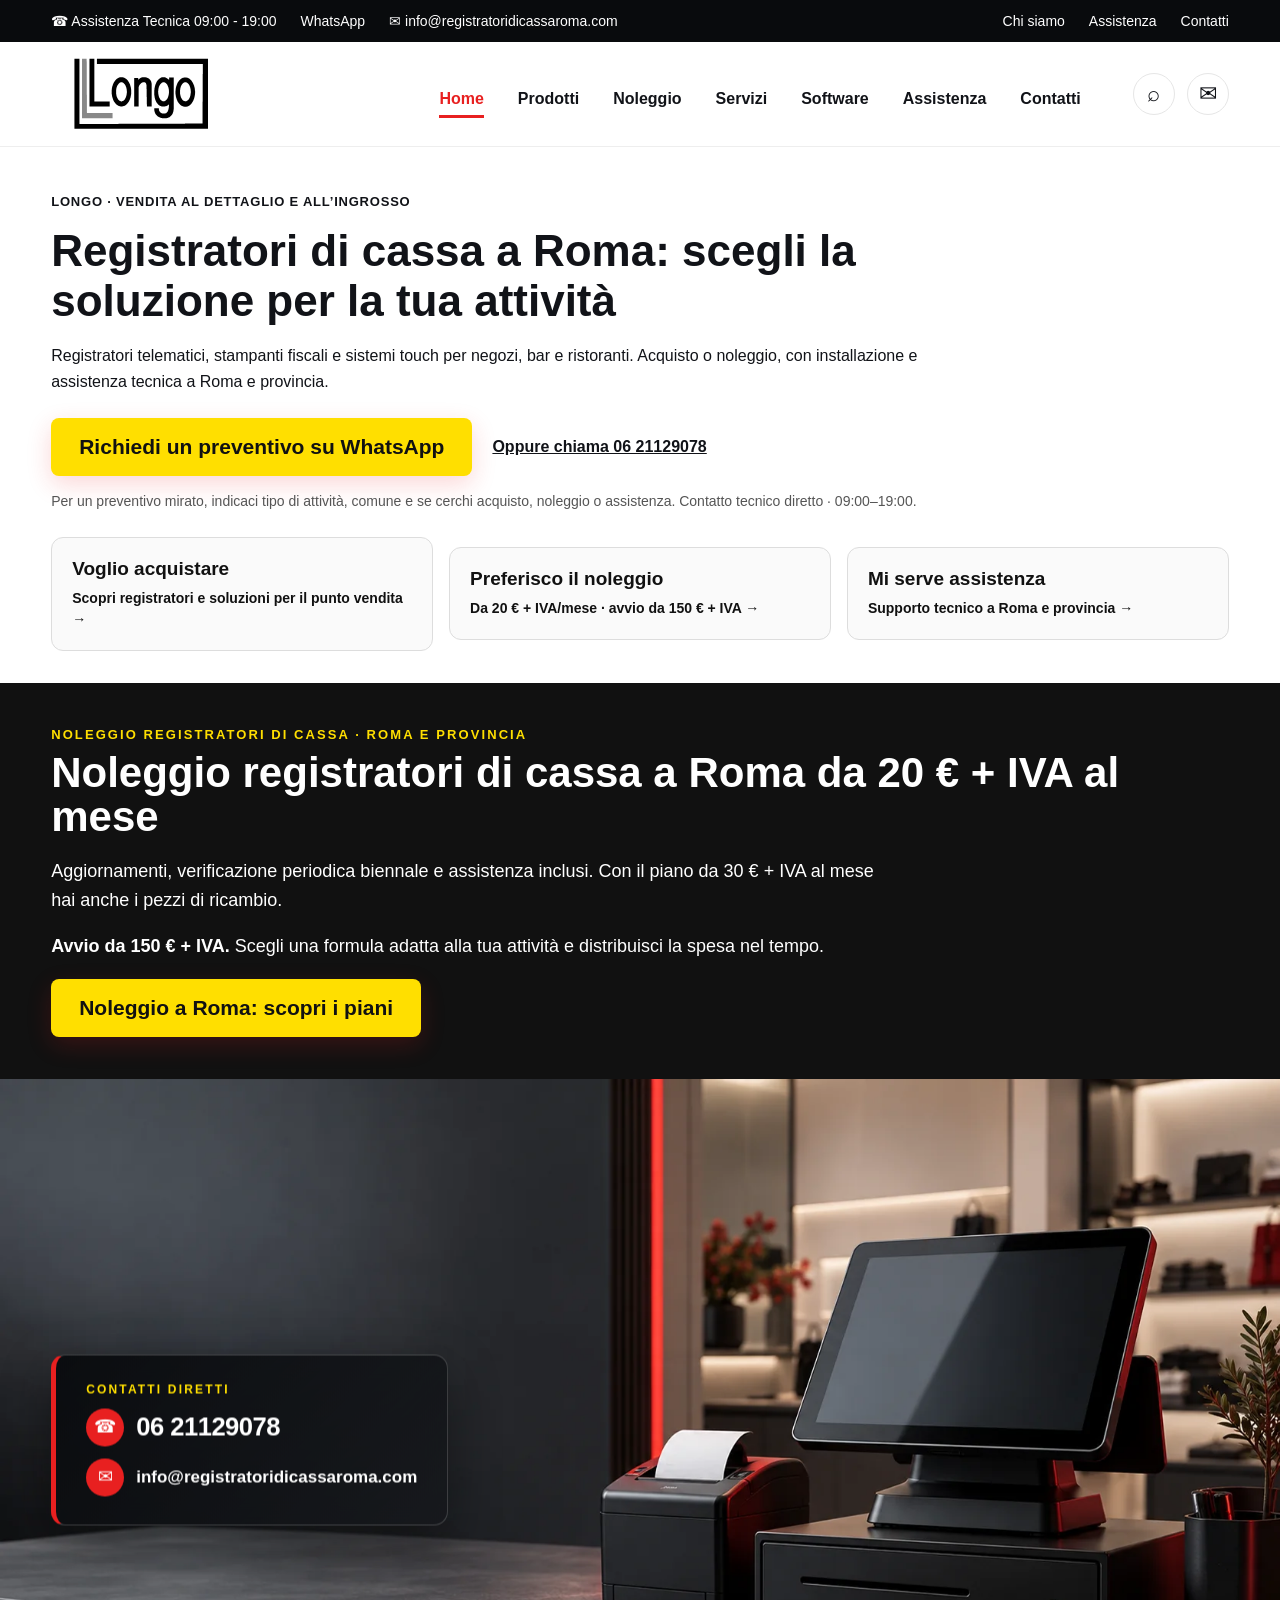
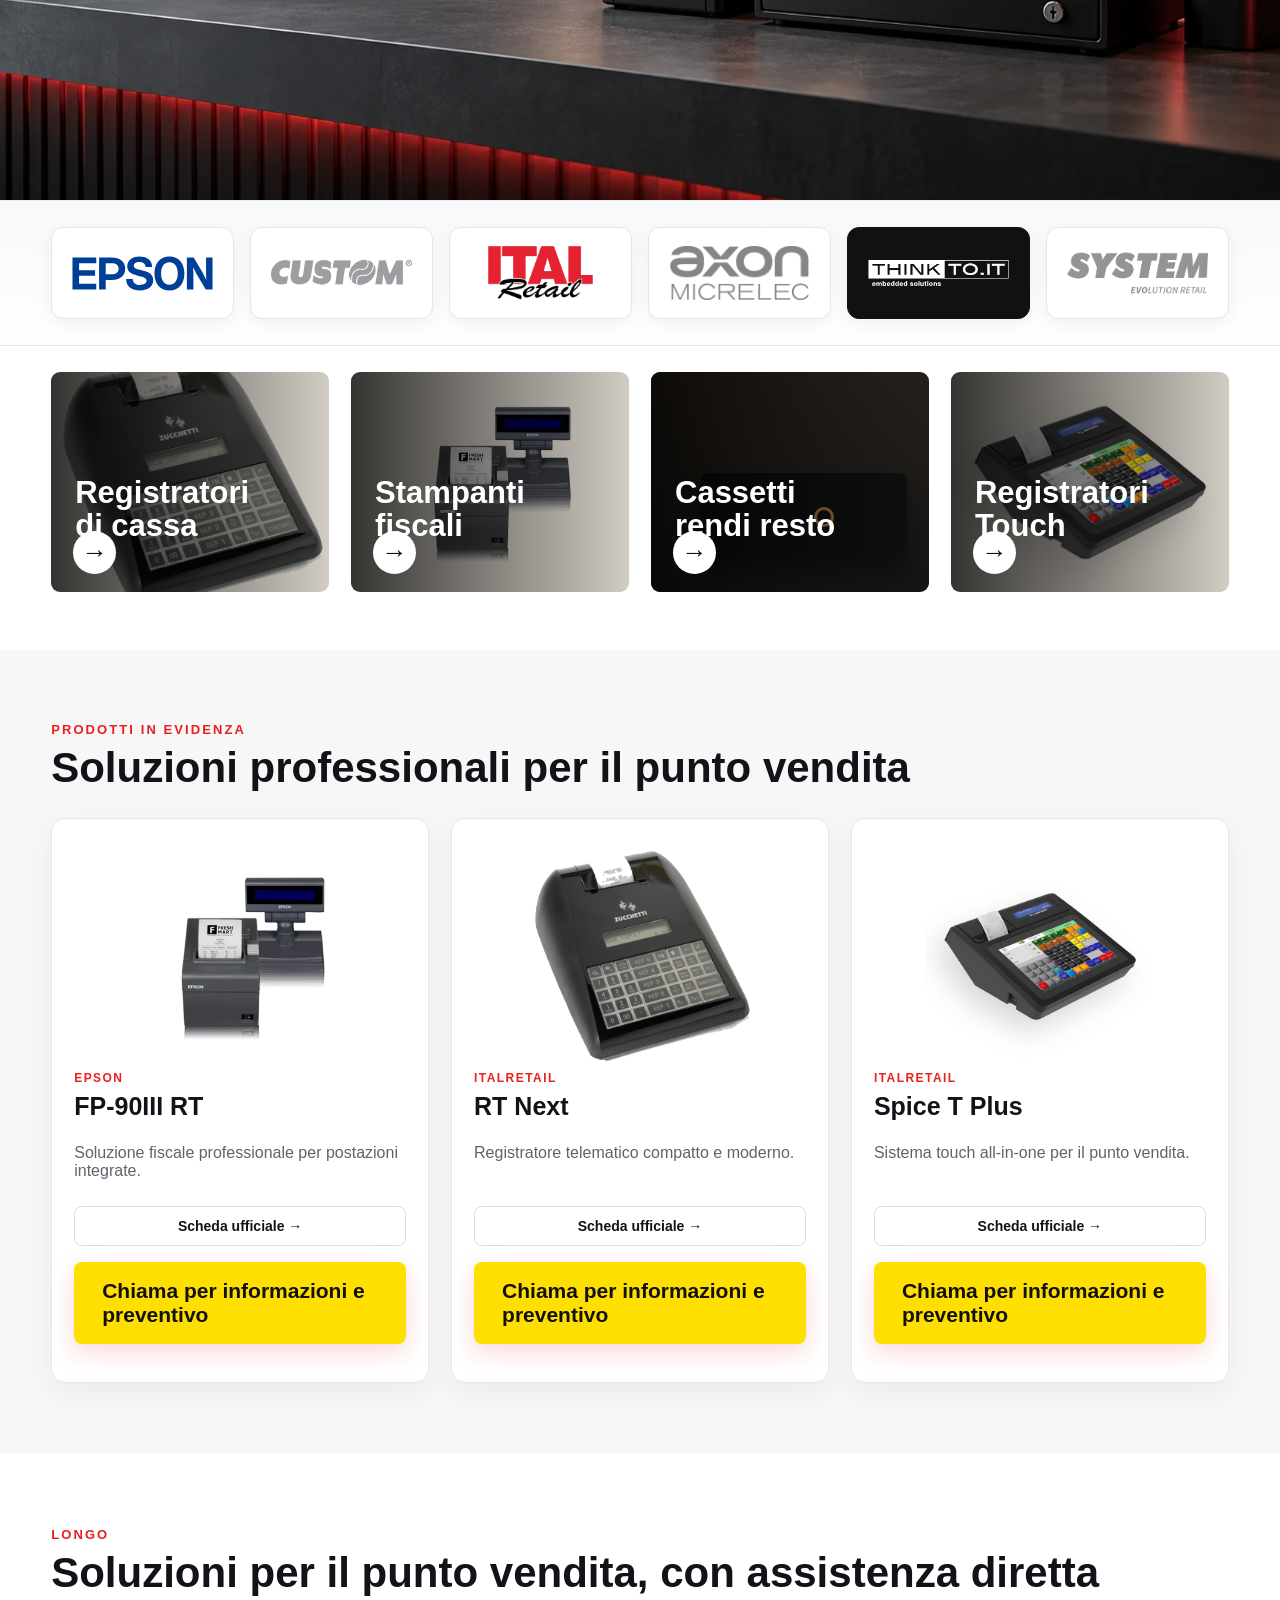
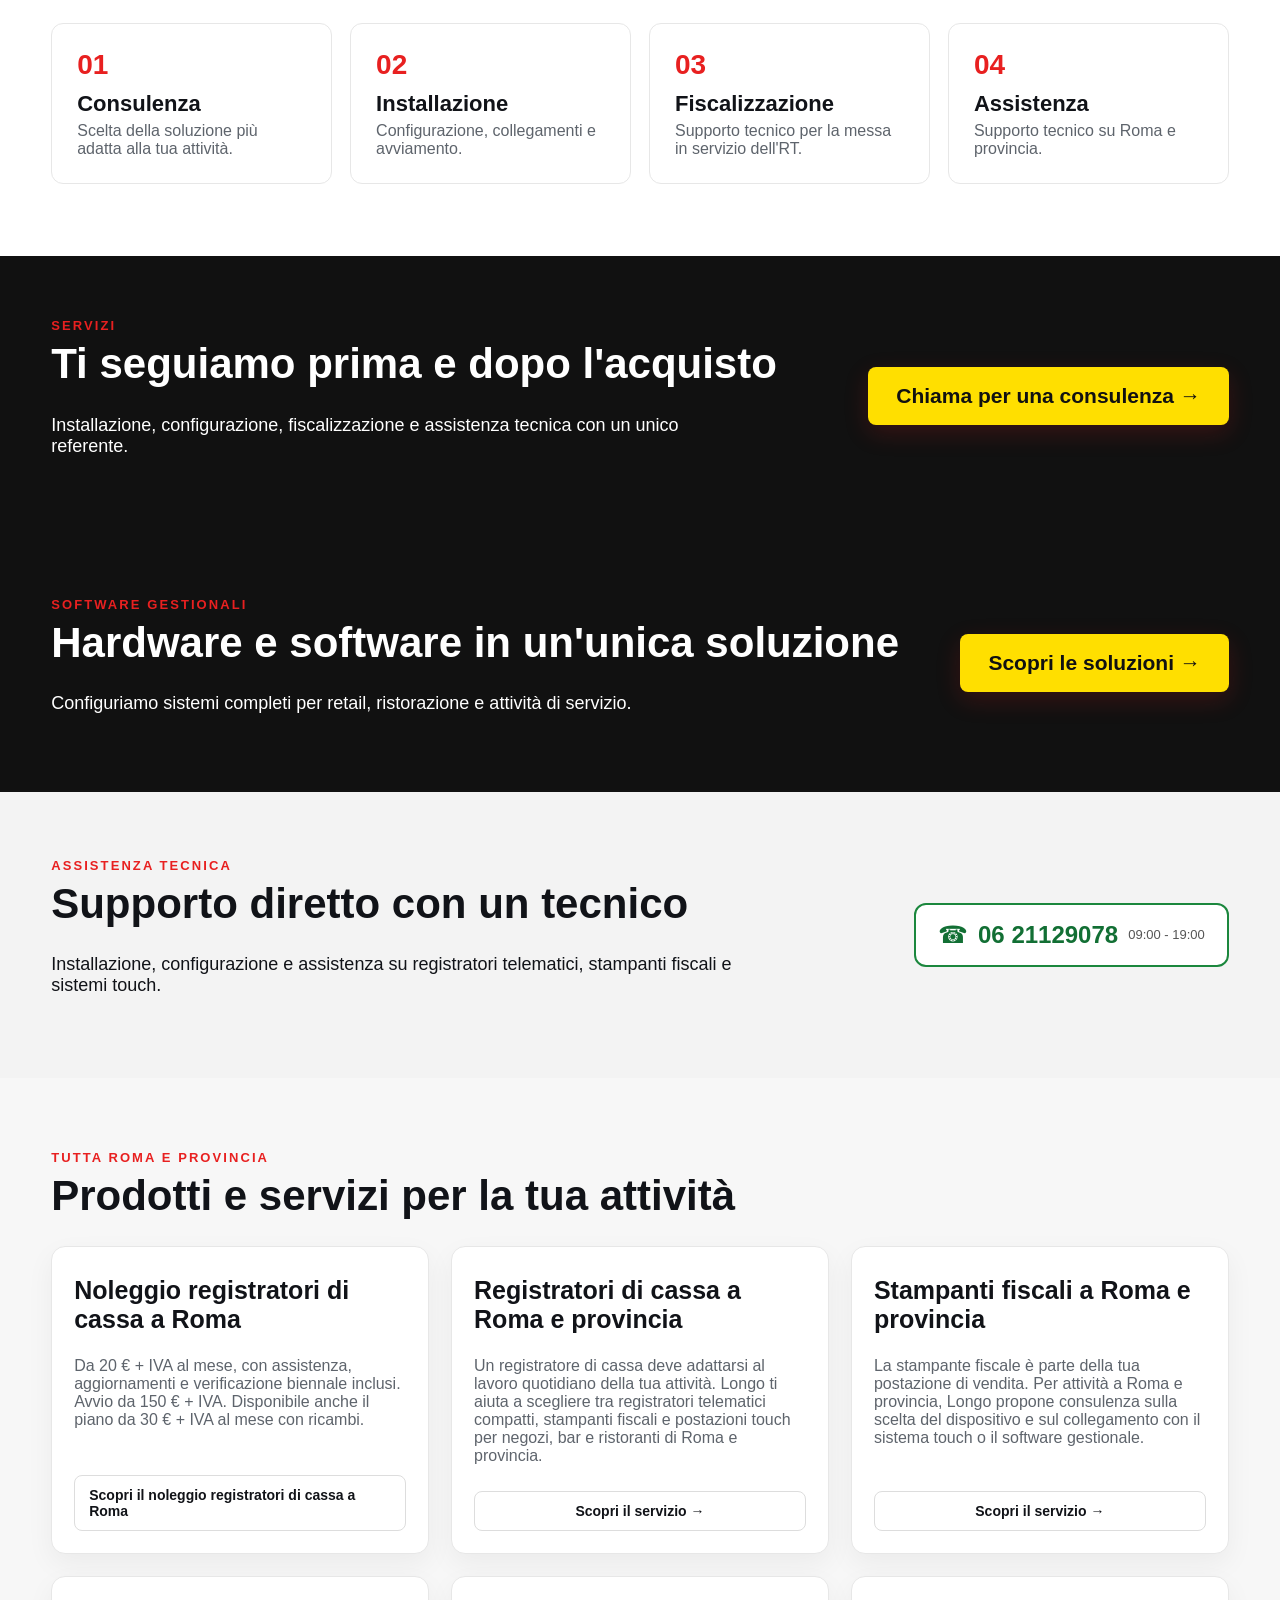
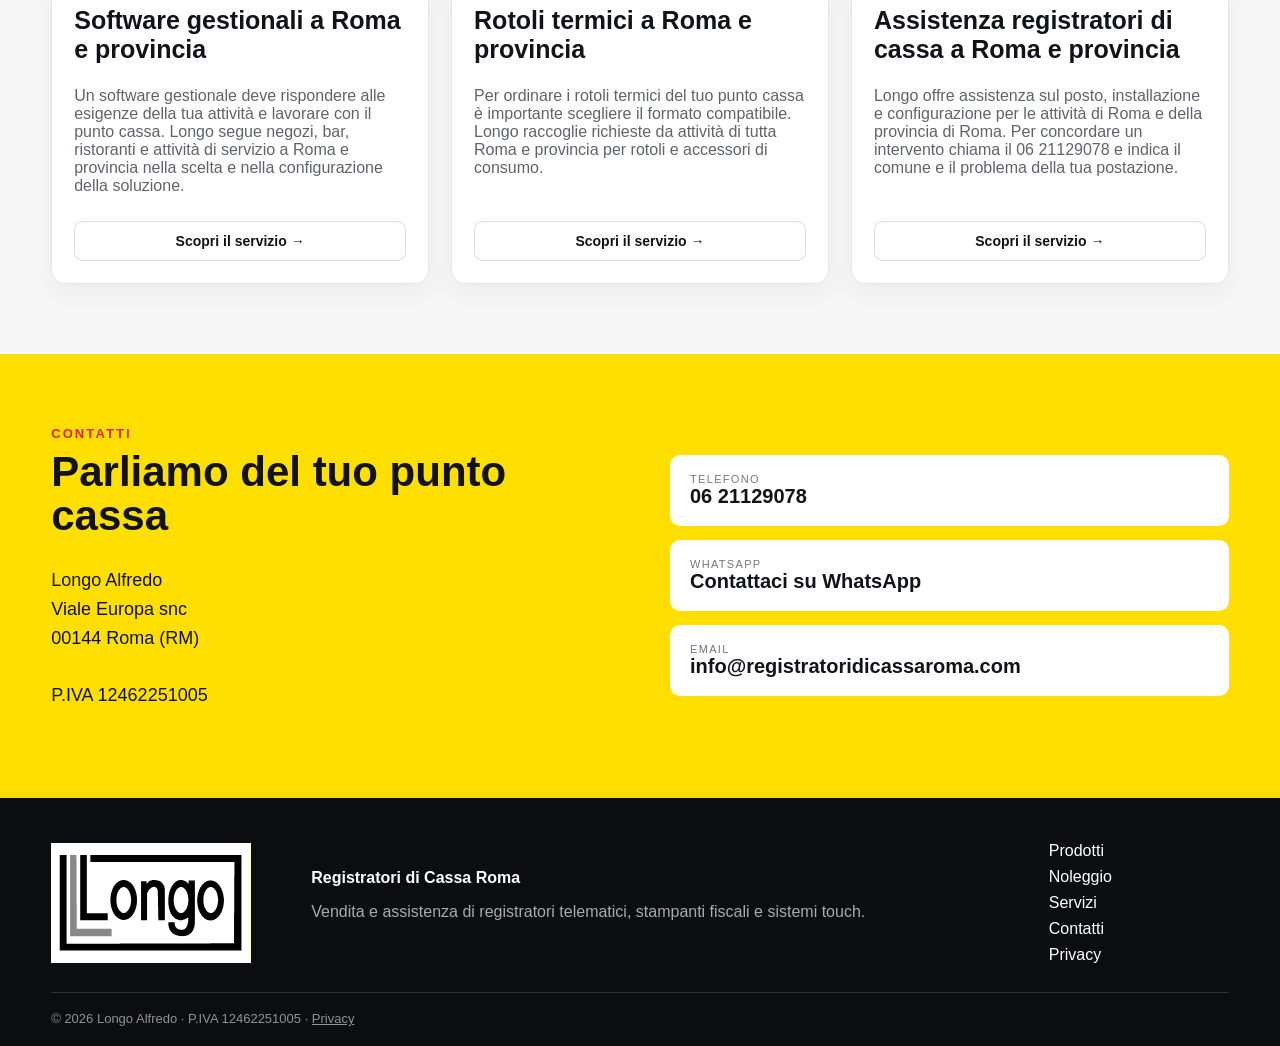
==== index.html @ 25fd4c24 "Improve Roma homepage quote and contact paths" ====
<!doctype html>
<html lang="it">
<head>
<meta name="msvalidate.01" content="5DB9C770A9223EB1EB8A5FD10476E5B2">
<meta charset="utf-8">
<meta name="google-site-verification" content="EjDtqdrqGURtgfpp-aBOwsDcFu8hNSsOMWtrEhRycDI">
<meta name="viewport" content="width=device-width,initial-scale=1">
<title>Registratori di Cassa Roma e Provincia | Longo</title>
<meta name="description" content="Registratori di cassa, software gestionali, stampanti fiscali e rotoli termici a Roma e provincia. Vendita, noleggio da 20 € + IVA/mese e assistenza Longo: chiama 06 21129078.">
<meta name="robots" content="index,follow,max-image-preview:large">
<meta name="theme-color" content="#ffdf00">
<link rel="canonical" href="https://www.registratoridicassaroma.com/">
<link rel="icon" href="assets/logo-longo.svg" type="image/svg+xml">
<link rel="stylesheet" href="styles.css">
<meta property="og:type" content="website">
<meta property="og:locale" content="it_IT">
<meta property="og:title" content="Registratori di Cassa Roma e Provincia | Longo">
<meta property="og:description" content="Registratori telematici, sistemi touch, stampanti fiscali, installazione e assistenza tecnica su Roma e provincia.">
<meta property="og:url" content="https://www.registratoridicassaroma.com/">
<meta property="og:site_name" content="Longo Registratori di Cassa">

<script type="application/ld+json">{"@context":"https://schema.org","@type":"LocalBusiness","name":"Longo Registratori di Cassa","url":"https://www.registratoridicassaroma.com/","telephone":"+390621129078","email":"info@registratoridicassaroma.com","vatID":"IT12462251005","address":{"@type":"PostalAddress","streetAddress":"Viale Europa snc","postalCode":"00144","addressLocality":"Roma","addressRegion":"RM","addressCountry":"IT"},"areaServed":["Roma","Provincia di Roma"]}</script>
<meta property="og:image" content="https://www.registratoridicassaroma.com/assets/hero-home-2026-09-18.webp">
<meta property="og:image:type" content="image/webp">
<meta property="og:image:width" content="1672">
<meta property="og:image:height" content="942">
<meta property="og:image:alt" content="Sistema touch POS con stampante fiscale e cassetto portadenaro">
<meta name="twitter:card" content="summary_large_image">
<meta name="twitter:title" content="Registratori di Cassa Roma e Provincia | Longo">
<meta name="twitter:description" content="Registratori telematici, sistemi touch, stampanti fiscali, installazione e assistenza tecnica su Roma e provincia.">
<meta name="twitter:image" content="https://www.registratoridicassaroma.com/assets/hero-home-2026-09-18.webp">
<meta name="twitter:image:alt" content="Sistema touch POS con stampante fiscale e cassetto portadenaro">
</head>
<body id="home">
<a class="skip-link" href="#contenuto">Vai al contenuto</a>
<div class="topbar"><div class="container topbar-inner"><div class="top-left"><span>☎ Assistenza Tecnica 09:00 - 19:00</span><a href="https://wa.me/390621129078" target="_blank" rel="noopener">WhatsApp</a><a href="mailto:info@registratoridicassaroma.com">✉ info@registratoridicassaroma.com</a></div><div class="top-right"><a href="#azienda">Chi siamo</a><a href="#assistenza">Assistenza</a><a href="#contatti">Contatti</a></div></div></div>
<header class="header"><div class="container nav-row"><a class="logo" href="#home" aria-label="Longo - Home"><img src="assets/logo-longo.svg" alt="Longo" width="180" height="108"></a><nav id="nav" aria-label="Navigazione principale"><a class="active" aria-current="page" href="#home">Home</a><a href="#prodotti">Prodotti</a><a href="noleggio-registratori-di-cassa-roma.html">Noleggio</a><a href="#servizi">Servizi</a><a href="#software">Software</a><a href="#assistenza">Assistenza</a><a href="#contatti">Contatti</a></nav><div class="nav-actions"><a href="#prodotti" aria-label="Vai ai prodotti">⌕</a><a href="#contatti" aria-label="Richiedi informazioni">✉</a></div><button id="menu" aria-label="Apri menu" aria-controls="nav" aria-expanded="false">☰</button></div></header>
<main id="contenuto">
<section class="container sales-intro" aria-labelledby="titolo-principale">
<p class="sales-kicker">LONGO · VENDITA AL DETTAGLIO E ALL’INGROSSO</p>
<h1 id="titolo-principale">Registratori di cassa a Roma: scegli la soluzione per la tua attività</h1>
<p>Registratori telematici, stampanti fiscali e sistemi touch per negozi, bar e ristoranti. Acquisto o noleggio, con installazione e assistenza tecnica a Roma e provincia.</p>
<div class="sales-actions"><a class="cta dark" href="https://wa.me/390621129078?text=Buongiorno%2C%20vorrei%20un%20preventivo%20per%20il%20punto%20cassa.%20La%20mia%20attivit%C3%A0%20%C3%A8%3A%20" target="_blank" rel="noopener">Richiedi un preventivo su WhatsApp</a><a class="sales-phone" href="tel:+390621129078">Oppure chiama 06 21129078</a></div>
<p class="sales-note">Per un preventivo mirato, indicaci tipo di attività, comune e se cerchi acquisto, noleggio o assistenza. Contatto tecnico diretto · 09:00–19:00.</p>
<nav class="sales-paths" aria-label="Scegli il servizio"><a href="registratori-di-cassa-roma.html"><strong>Voglio acquistare</strong><span>Scopri registratori e soluzioni per il punto vendita →</span></a><a href="noleggio-registratori-di-cassa-roma.html"><strong>Preferisco il noleggio</strong><span>Da 20 € + IVA/mese · avvio da 150 € + IVA →</span></a><a href="assistenza-registratori-roma-provincia.html"><strong>Mi serve assistenza</strong><span>Supporto tecnico a Roma e provincia →</span></a></nav>
</section>
<section id="noleggio" class="rental-home"><div class="container"><div class="section-title"><span>NOLEGGIO REGISTRATORI DI CASSA · ROMA E PROVINCIA</span><h2>Noleggio registratori di cassa a Roma da 20 € + IVA al mese</h2></div><p>Aggiornamenti, verificazione periodica biennale e assistenza inclusi. Con il piano da 30 € + IVA al mese hai anche i pezzi di ricambio.</p><p><strong>Avvio da 150 € + IVA.</strong> Scegli una formula adatta alla tua attività e distribuisci la spesa nel tempo.</p><a class="cta dark" href="noleggio-registratori-di-cassa-roma.html">Noleggio a Roma: scopri i piani</a></div></section>
<section class="hero" style="background:#fff;overflow:hidden"><a href="#prodotti" aria-label="Scopri i nostri prodotti" style="display:block;width:100%"><img src="assets/hero-home-2026-09-18.webp" alt="Sistema touch POS con stampante fiscale e cassetto portadenaro" fetchpriority="high" decoding="async" style="display:block;width:100%;height:auto;max-width:none;object-fit:cover" width="1672" height="942"></a><div class="hero-contact-overlay" aria-label="Contatti rapidi"><span class="hero-contact-kicker">CONTATTI DIRETTI</span><a href="tel:+390621129078"><span class="hero-contact-icon" aria-hidden="true">☎</span><b>06 21129078</b></a><a class="hero-email" href="mailto:info@registratoridicassaroma.com"><span class="hero-contact-icon" aria-hidden="true">✉</span><b>info@registratoridicassaroma.com</b></a></div></section>
<section id="marchi" class="brand-strip" aria-label="Marchi trattati"><div class="container brands-row"><div class="brand-slot"><img src="assets/brand-epson-official.svg" alt="Epson" loading="lazy" decoding="async" width="300" height="74"></div><div class="brand-slot"><img src="assets/brand-custom-local.webp" alt="Custom" loading="lazy" decoding="async" style="object-fit:cover;object-position:center 51%" width="220" height="198"></div><div class="brand-slot"><img src="assets/brand-italretail.jpg" alt="Italretail" loading="lazy" decoding="async" width="588" height="303"></div><div class="brand-slot"><img src="assets/brand-axon-local.webp" alt="Axon Micrelec" loading="lazy" decoding="async" width="294" height="114"></div><div class="brand-slot think"><img src="assets/brand-thinktoit-local.webp" alt="Think To IT" loading="lazy" decoding="async" width="256" height="48"></div><div class="brand-slot"><img src="assets/brand-systemretail.png" alt="System Retail" loading="lazy" decoding="async" width="383" height="131"></div></div></section>
<section id="prodotti" class="categories"><div class="container category-grid"><a class="category-card" href="registratori-di-cassa-roma.html"><img src="assets/product-italretail-next.webp" alt="Registratori di cassa" loading="lazy" decoding="async" width="310" height="310"><div class="shade"></div><h2>Registratori<br>di cassa</h2><span>→</span></a><a class="category-card" href="stampanti-fiscali-roma.html"><img src="assets/product-epson-fp90iii.webp" alt="Stampanti fiscali" loading="lazy" decoding="async" width="527" height="388"><div class="shade"></div><h2>Stampanti<br>fiscali</h2><span>→</span></a><a class="category-card dark-card" href="#contatti"><div class="drawer-art"></div><div class="shade"></div><h2>Cassetti<br>rendi resto</h2><span>→</span></a><a class="category-card" href="software-gestionali-roma.html"><img src="assets/product-italretail-spice.webp" alt="Registratori Touch" loading="lazy" decoding="async" width="310" height="310"><div class="shade"></div><h2>Registratori<br>Touch</h2><span>→</span></a></div></section>
<section id="modelli" class="products-section"><div class="container"><div class="section-title"><span>PRODOTTI IN EVIDENZA</span><h2>Soluzioni professionali per il punto vendita</h2></div><div class="product-grid"><article><img src="assets/product-epson-fp90iii.webp" alt="Epson FP-90III RT" loading="lazy" decoding="async" width="527" height="388"><b>EPSON</b><h3>FP-90III RT</h3><p>Soluzione fiscale professionale per postazioni integrate.</p><a class="product-link" href="https://www.epson.it/it_IT/prodotti/stampanti/stampanti-pos/stampanti-pos/stampante-pos-(tm)/epson-fp-90iii-rt-(012je):-italy-fiscal,-ps,-lcd,-80mm,-k23,-e-rec,edg,ref/p/26830" target="_blank" rel="noopener">Scheda ufficiale →</a><p><a class="cta dark" href="tel:+390621129078">Chiama per informazioni e preventivo</a></p></article><article><img src="assets/product-italretail-next.webp" alt="ItalRetail RT Next" loading="lazy" decoding="async" width="310" height="310"><b>ITALRETAIL</b><h3>RT Next</h3><p>Registratore telematico compatto e moderno.</p><a class="product-link" href="https://italretail.it/it/prodotti/registratori-telematici/" target="_blank" rel="noopener">Scheda ufficiale →</a><p><a class="cta dark" href="tel:+390621129078">Chiama per informazioni e preventivo</a></p></article><article><img src="assets/product-italretail-spice.webp" alt="ItalRetail Spice T Plus" loading="lazy" decoding="async" width="310" height="310"><b>ITALRETAIL</b><h3>Spice T Plus</h3><p>Sistema touch all-in-one per il punto vendita.</p><a class="product-link" href="https://italretail.it/it/prodotti/sistemi-evoluti-di-punto-cassa/spice-t-plus/" target="_blank" rel="noopener">Scheda ufficiale →</a><p><a class="cta dark" href="tel:+390621129078">Chiama per informazioni e preventivo</a></p></article></div></div></section>
<section id="azienda" class="services"><div class="container"><div class="section-title"><span>LONGO</span><h2>Soluzioni per il punto vendita, con assistenza diretta</h2></div><div class="service-grid"><article><b>01</b><h3>Consulenza</h3><p>Scelta della soluzione più adatta alla tua attività.</p></article><article><b>02</b><h3>Installazione</h3><p>Configurazione, collegamenti e avviamento.</p></article><article><b>03</b><h3>Fiscalizzazione</h3><p>Supporto tecnico per la messa in servizio dell'RT.</p></article><article><b>04</b><h3>Assistenza</h3><p>Supporto tecnico su Roma e provincia.</p></article></div></div></section>
<section id="servizi" class="software"><div class="container split"><div><span>SERVIZI</span><h2>Ti seguiamo prima e dopo l'acquisto</h2><p>Installazione, configurazione, fiscalizzazione e assistenza tecnica con un unico referente.</p></div><a class="cta dark" href="tel:+390621129078">Chiama per una consulenza →</a></div></section>
<section id="software" class="software"><div class="container split"><div><span>SOFTWARE GESTIONALI</span><h2>Hardware e software in un'unica soluzione</h2><p>Configuriamo sistemi completi per retail, ristorazione e attività di servizio.</p></div><a class="cta dark" href="software-gestionali-roma.html">Scopri le soluzioni →</a></div></section>
<section id="assistenza" class="assistance"><div class="container split"><div><span>ASSISTENZA TECNICA</span><h2>Supporto diretto con un tecnico</h2><p>Installazione, configurazione e assistenza su registratori telematici, stampanti fiscali e sistemi touch.</p></div><a class="phone-card" href="tel:+390621129078">☎ <b>06 21129078</b><small>09:00 - 19:00</small></a></div></section>
<section class="products-section" id="soluzioni-roma"><div class="container"><div class="section-title"><span>TUTTA ROMA E PROVINCIA</span><h2>Prodotti e servizi per la tua attività</h2></div><div class="product-grid"><article><h3>Noleggio registratori di cassa a Roma</h3><p>Da 20 € + IVA al mese, con assistenza, aggiornamenti e verificazione biennale inclusi. Avvio da 150 € + IVA. Disponibile anche il piano da 30 € + IVA al mese con ricambi.</p><a class="product-link" href="noleggio-registratori-di-cassa-roma.html">Scopri il noleggio registratori di cassa a Roma</a></article><article><h3>Registratori di cassa a Roma e provincia</h3><p>Un registratore di cassa deve adattarsi al lavoro quotidiano della tua attività. Longo ti aiuta a scegliere tra registratori telematici compatti, stampanti fiscali e postazioni touch per negozi, bar e ristoranti di Roma e provincia.</p><a class="product-link" href="registratori-di-cassa-roma.html">Scopri il servizio →</a></article><article><h3>Stampanti fiscali a Roma e provincia</h3><p>La stampante fiscale è parte della tua postazione di vendita. Per attività a Roma e provincia, Longo propone consulenza sulla scelta del dispositivo e sul collegamento con il sistema touch o il software gestionale.</p><a class="product-link" href="stampanti-fiscali-roma.html">Scopri il servizio →</a></article><article><h3>Software gestionali a Roma e provincia</h3><p>Un software gestionale deve rispondere alle esigenze della tua attività e lavorare con il punto cassa. Longo segue negozi, bar, ristoranti e attività di servizio a Roma e provincia nella scelta e nella configurazione della soluzione.</p><a class="product-link" href="software-gestionali-roma.html">Scopri il servizio →</a></article><article><h3>Rotoli termici a Roma e provincia</h3><p>Per ordinare i rotoli termici del tuo punto cassa è importante scegliere il formato compatibile. Longo raccoglie richieste da attività di tutta Roma e provincia per rotoli e accessori di consumo.</p><a class="product-link" href="rotoli-termici-roma.html">Scopri il servizio →</a></article><article><h3>Assistenza registratori di cassa a Roma e provincia</h3><p>Longo offre assistenza sul posto, installazione e configurazione per le attività di Roma e della provincia di Roma. Per concordare un intervento chiama il 06 21129078 e indica il comune e il problema della tua postazione.</p><a class="product-link" href="assistenza-registratori-roma-provincia.html">Scopri il servizio →</a></article></div></div></section>
<section id="contatti" class="contact"><div class="container contact-grid"><div><span>CONTATTI</span><h2>Parliamo del tuo punto cassa</h2><p>Longo Alfredo<br>Viale Europa snc<br>00144 Roma (RM)<br><br>P.IVA 12462251005</p></div><div class="contact-cards"><a href="tel:+390621129078"><small>TELEFONO</small><b>06 21129078</b></a><a href="https://wa.me/390621129078" target="_blank" rel="noopener"><small>WHATSAPP</small><b>Contattaci su WhatsApp</b></a><a href="mailto:info@registratoridicassaroma.com"><small>EMAIL</small><b>info@registratoridicassaroma.com</b></a></div></div></section>
</main>
<footer><div class="container footer-row"><img src="assets/logo-longo.svg" alt="Longo" loading="lazy" decoding="async" width="1024" height="613"><div><b>Registratori di Cassa Roma</b><p>Vendita e assistenza di registratori telematici, stampanti fiscali e sistemi touch.</p></div><div><a href="#prodotti">Prodotti</a><a href="noleggio-registratori-di-cassa-roma.html">Noleggio</a><a href="#servizi">Servizi</a><a href="#contatti">Contatti</a><a href="privacy.html">Privacy</a></div></div><div class="container copyright">© 2026 Longo Alfredo · P.IVA 12462251005 · <a href="privacy.html">Privacy</a></div></footer>
<div class="sales-mobile" role="group" aria-label="Contatta Longo"><a href="tel:+390621129078">☎ Chiama ora</a><a href="https://wa.me/390621129078?text=Buongiorno%2C%20vorrei%20informazioni%20sui%20registratori%20di%20cassa%20a%20Roma." target="_blank" rel="noopener">Scrivi su WhatsApp</a></div>
<script src="script.js"></script>
</body>
</html>
---- styles.css ----
:root{--red:#e82020;--black:#0b0d10;--yellow:#ffdf00;--text:#111318;--muted:#5e646c;--line:#e7e7e7}
*{box-sizing:border-box}
html{scroll-behavior:smooth;scroll-padding-top:120px}
body{margin:0;font-family:Arial,Helvetica,sans-serif;color:var(--text);background:#fff}
a{color:inherit;text-decoration:none}
img{display:block;max-width:100%}
.skip-link{position:fixed;left:12px;top:12px;z-index:9999;background:#111;color:#fff;padding:10px 14px;border-radius:8px;transform:translateY(-160%);transition:.2s}
.skip-link:focus{transform:translateY(0)}
a:focus-visible,button:focus-visible{outline:3px solid #1d64d8;outline-offset:3px}
.container{width:min(1410px,92%);margin:auto}
.topbar{background:#090b0d;color:#fff;font-size:14px}
.topbar-inner{min-height:42px;display:flex;align-items:center;justify-content:space-between;gap:20px}
.top-left,.top-right{display:flex;align-items:center;gap:24px}
.topbar a:hover{color:#ffdf00}
.header{position:sticky;top:0;z-index:50;background:#fff;border-bottom:1px solid #eee}
.nav-row{height:104px;display:flex;align-items:center;gap:36px}
.logo{width:180px;flex:0 0 auto}
.logo img{width:100%;height:88px;object-fit:contain;background:#fff}
nav{display:flex;gap:34px;align-items:center;margin-left:auto}
nav a{font-weight:700;font-size:16px;padding:38px 0 28px;position:relative}
nav a.active,nav a:hover{color:var(--red)}
nav a.active:after{content:"";position:absolute;left:0;right:0;bottom:18px;height:3px;background:var(--red)}
.nav-actions{display:flex;gap:12px;margin-left:16px}
.nav-actions a{display:grid;place-items:center;width:42px;height:42px;border:1px solid #e6e6e6;border-radius:50%;font-size:22px;transition:.2s}
.nav-actions a:hover{background:#111;color:#fff;border-color:#111}
#menu{display:none;border:0;background:#111;color:#fff;border-radius:8px;font-size:24px;padding:8px 11px}
.hero{position:relative;background:linear-gradient(90deg,#fff 0%,#fff 42%,#f4f1ec 73%,#e6ded2 100%);overflow:hidden}
.hero-contact-overlay{position:absolute;z-index:4;left:max(4%,calc((100% - 1410px)/2));top:50%;transform:translateY(-50%);display:flex;flex-direction:column;gap:12px;min-width:390px;padding:27px 30px 28px;color:#fff;background:linear-gradient(135deg,rgba(9,11,14,.94),rgba(22,24,28,.82));border:1px solid rgba(255,255,255,.2);border-left:5px solid var(--red);border-radius:14px;box-shadow:0 18px 50px rgba(0,0,0,.38);backdrop-filter:blur(12px)}
.hero-contact-kicker{font-size:12px;font-weight:900;letter-spacing:.18em;color:#ffdf00}
.hero-contact-overlay a{display:flex;align-items:center;gap:12px;color:#fff;line-height:1.15}
.hero-contact-overlay a:hover{color:#ffdf00}
.hero-contact-icon{display:grid;place-items:center;flex:0 0 38px;width:38px;height:38px;border-radius:50%;background:var(--red);font-size:18px}
.hero-contact-overlay b{font-size:clamp(24px,2vw,34px);letter-spacing:-.02em}
.hero-contact-overlay .hero-email b{font-size:17px;letter-spacing:0}
.hero-grid{min-height:500px;display:grid;grid-template-columns:1fr 1.18fr;align-items:center}
.hero-copy{padding:54px 0 34px}
.hero-copy h1{font-size:clamp(54px,5.2vw,84px);line-height:.96;letter-spacing:-4px;margin:0 0 20px;max-width:720px}
.hero-copy h1 strong{display:block;color:var(--red);font-weight:800}
.hero-copy>p{font-size:23px;line-height:1.4;max-width:690px;margin:0 0 28px}
.cta{display:inline-flex;gap:18px;align-items:center;background:linear-gradient(180deg,#f32929,#df1616);color:#fff;font-size:21px;font-weight:800;border-radius:8px;padding:17px 28px;box-shadow:0 8px 24px rgba(232,32,32,.18)}
.cta:hover{transform:translateY(-1px)}
.hero-benefits{display:flex;gap:34px;flex-wrap:wrap;margin-top:48px}
.hero-benefits div{display:flex;flex-direction:column;gap:2px}
.hero-benefits b{font-size:17px}
.hero-benefits small{font-size:15px;color:#42474d}
.hero-visual{position:relative;min-height:500px;display:grid;place-items:center;background:radial-gradient(circle at 68% 56%,rgba(255,255,255,.85),transparent 42%)}
.hero-visual:after{content:"";position:absolute;inset:0;background:linear-gradient(90deg,rgba(255,255,255,.72),rgba(255,255,255,0) 22%);pointer-events:none}
.visual-glow{position:absolute;width:72%;height:72%;border-radius:50%;background:rgba(255,255,255,.7);filter:blur(28px)}
.hero-visual img{position:relative;z-index:2;width:min(620px,85%);max-height:420px;object-fit:contain;filter:drop-shadow(0 26px 30px rgba(0,0,0,.26))}
.hero-note{position:absolute;z-index:3;right:18px;top:125px;color:#fff;font-size:44px;line-height:1.05;font-family:cursive;font-style:italic;text-align:left;text-shadow:0 2px 7px rgba(0,0,0,.4)}
.hero-note:after{content:"";display:block;width:190px;height:6px;background:var(--red);margin-top:18px;transform:rotate(-8deg)}
.brand-strip{background:linear-gradient(180deg,#f7f8fa 0%,#fff 100%);border-top:1px solid #eceef1;border-bottom:1px solid #e3e6ea;padding:26px 0}
.brands-row{min-height:0;display:grid;grid-template-columns:repeat(6,minmax(0,1fr));align-items:stretch;gap:16px}
.brand-slot,.brand-slot.think{height:92px;display:flex;align-items:center;justify-content:center;padding:16px 20px;background:#fff;border:1px solid #e3e6ea;border-radius:12px;box-shadow:0 5px 18px rgba(11,13,16,.055);transition:transform .2s ease,box-shadow .2s ease,border-color .2s ease}
.brand-slot:hover{transform:translateY(-3px);border-color:#d5d9df;box-shadow:0 10px 24px rgba(11,13,16,.1)}
.brand-slot img,.brand-slot.think img{display:block;width:100%;height:54px;max-width:180px;max-height:54px;object-fit:contain}
.brand-slot.think{background:#111;border-color:#111}
.brand-slot.wordmark{flex-direction:column;line-height:1}
.brand-slot.wordmark b{font-size:27px}
.brand-slot.wordmark small{margin-top:8px;font-size:12px;font-weight:800;color:#555}
.categories{padding:26px 0 58px}
.category-grid{display:grid;grid-template-columns:repeat(4,1fr);gap:22px}
.category-card{height:220px;border-radius:9px;overflow:hidden;position:relative;background:#222}
.category-card img{width:100%;height:100%;object-fit:cover;background:#efe9df}
.category-card .shade{position:absolute;inset:0;background:linear-gradient(90deg,rgba(0,0,0,.78),rgba(0,0,0,.12))}
.category-card h2{position:absolute;left:24px;bottom:50px;color:#fff;font-size:31px;line-height:1.05;margin:0}
.category-card span{position:absolute;left:22px;bottom:18px;width:43px;height:43px;border-radius:50%;background:#fff;color:#111;display:grid;place-items:center;font-size:26px}
.dark-card{background:linear-gradient(145deg,#3a3026,#181818)}
.drawer-art{position:absolute;left:18%;right:8%;bottom:35px;height:84px;background:#111;border-radius:8px;box-shadow:0 18px 24px rgba(0,0,0,.4)}
.drawer-art:after{content:"";position:absolute;width:14px;height:14px;border:3px solid #aa7a38;border-radius:50%;left:55%;top:34px}
.section-title span,.software span,.assistance span,.contact span{font-size:13px;color:var(--red);font-weight:900;letter-spacing:.16em}
.section-title h2,.software h2,.assistance h2,.contact h2{font-size:42px;line-height:1.05;margin:8px 0 28px}
.products-section{padding:70px 0;background:#f7f7f7}
.product-grid{display:grid;grid-template-columns:repeat(3,1fr);gap:22px}
.product-grid article{background:#fff;border:1px solid var(--line);border-radius:14px;padding:22px;box-shadow:0 10px 28px rgba(0,0,0,.05);display:flex;flex-direction:column}
.product-grid img{height:230px;width:100%;object-fit:contain}
.product-grid b{color:var(--red);font-size:12px;letter-spacing:.12em}
.product-grid h3{font-size:25px;margin:7px 0}
.product-grid p{color:var(--muted);flex:1}
.product-link{display:inline-flex;align-items:center;justify-content:center;margin-top:10px;border:1px solid #ddd;border-radius:8px;padding:11px 14px;font-weight:800;font-size:14px}
.product-link:hover{border-color:#111;background:#111;color:#fff}
.services{padding:72px 0}
.service-grid{display:grid;grid-template-columns:repeat(4,1fr);gap:18px}
.service-grid article{border:1px solid var(--line);padding:25px;border-radius:12px}
.service-grid article>b{font-size:28px;color:var(--red)}
.service-grid h3{font-size:22px;margin:10px 0 5px}
.service-grid p{color:var(--muted);margin:0}
.software{padding:60px 0;background:#111;color:#fff}
.split{display:flex;align-items:center;justify-content:space-between;gap:40px}
.software p,.assistance p{font-size:18px;max-width:700px}
.cta.dark{background:var(--yellow);color:#111}
.assistance{padding:64px 0;background:#f3f3f3}
.phone-card{display:flex;align-items:center;gap:10px;background:#fff;border:2px solid #1b873d;border-radius:12px;padding:16px 22px;color:#126f34;font-size:24px}
.phone-card small{font-size:13px;color:#555}
.contact{padding:70px 0;background:var(--yellow)}
.contact-grid{display:grid;grid-template-columns:1fr 1fr;gap:60px;align-items:center}
.contact p{font-size:18px;line-height:1.6}
.contact-cards{display:grid;gap:14px}
.contact-cards a{background:#fff;border-radius:10px;padding:18px 20px;display:flex;flex-direction:column}
.contact-cards small{font-size:11px;color:#777;letter-spacing:.12em}
.contact-cards b{font-size:20px}
footer{background:#0b0d10;color:#fff;padding:44px 0 20px}
.footer-row{display:grid;grid-template-columns:220px 1fr 180px;gap:40px;align-items:center}
.footer-row img{width:200px;height:auto;object-fit:contain;background:var(--yellow)}
.footer-row p{color:#aaa;max-width:620px}
.footer-row>div:last-child{display:flex;flex-direction:column;gap:8px}
.copyright{border-top:1px solid #2a2d31;margin-top:28px;padding-top:18px;color:#8d9399;font-size:13px}
.copyright a{text-decoration:underline}
.legal-page{background:#f5f5f5;padding:64px 0}
.legal-card{max-width:900px;background:#fff;border:1px solid var(--line);border-radius:16px;padding:42px;box-shadow:0 12px 35px rgba(0,0,0,.05)}
.legal-kicker{color:var(--red);font-size:12px;font-weight:900;letter-spacing:.16em}
.legal-card h1{font-size:48px;margin:8px 0 24px}
.legal-card h2{font-size:22px;margin-top:28px}
.legal-card p{color:#4e545b;line-height:1.7}
.legal-card p a{text-decoration:underline}
.legal-note{font-size:13px}
@media(max-width:1180px){nav{gap:18px}
.nav-actions{display:none}
.hero-grid{grid-template-columns:1fr 1fr}
.hero-copy h1{font-size:58px}
.hero-note{font-size:34px}
.brands-row{grid-template-columns:repeat(3,minmax(0,1fr));padding:0}
.category-grid{grid-template-columns:repeat(2,1fr)}
}
@media(max-width:820px){.top-right{display:none}
.hero-contact-overlay{left:4%;right:4%;top:auto;bottom:12px;transform:none;min-width:0;padding:12px 14px;gap:7px;border-left-width:4px;border-radius:10px}
.hero-contact-kicker{display:none}
.hero-contact-overlay a{gap:8px}
.hero-contact-icon{flex-basis:30px;width:30px;height:30px;font-size:14px}
.hero-contact-overlay b{font-size:19px}
.hero-contact-overlay .hero-email b{font-size:13px}
.top-left{gap:12px;flex-wrap:wrap;padding:8px 0}
.nav-row{height:84px}
.logo{width:150px}
.logo img{height:70px}
#menu{display:block;margin-left:auto}
nav{display:none;position:absolute;top:84px;left:4%;right:4%;background:#fff;border:1px solid #eee;border-radius:10px;padding:12px;flex-direction:column;align-items:stretch;box-shadow:0 16px 30px rgba(0,0,0,.12)}
nav.open{display:flex}
nav a{padding:12px}
nav a.active:after{display:none}
.hero-grid{grid-template-columns:1fr}
.hero-copy{padding-top:40px}
.hero-visual{min-height:380px}
.hero-note{right:12px;top:80px}
.hero-benefits{margin-top:32px}
.brands-row{grid-template-columns:repeat(2,minmax(0,1fr))}
.category-grid,.product-grid,.service-grid,.contact-grid{grid-template-columns:1fr}
.split{flex-direction:column;align-items:flex-start}
.footer-row{grid-template-columns:1fr}
.footer-row img{width:170px}
.legal-card{padding:28px}
.legal-card h1{font-size:38px}
}
@media(max-width:520px){.top-left a:nth-child(3){display:none}
.hero-copy h1{font-size:44px;letter-spacing:-2px}
.hero-copy>p{font-size:18px}
.hero-note{font-size:27px}
.hero-benefits{display:grid;grid-template-columns:1fr 1fr;gap:16px}
.brand-strip{padding:18px 0}
.brands-row{grid-template-columns:repeat(2,minmax(0,1fr));gap:10px}
.brand-slot,.brand-slot.think{height:78px;padding:12px 14px}
.brand-slot img,.brand-slot.think img{height:46px;max-height:46px}
.brand-slot.wordmark b{font-size:20px}
.category-card{height:190px}
.category-card h2{font-size:26px}
.section-title h2,.software h2,.assistance h2,.contact h2{font-size:34px}
.contact-cards b{font-size:16px;word-break:break-word}
.legal-card h1{font-size:32px}
}

/* Percorso commerciale homepage: contatto diretto, senza tracker aggiuntivi. */
.sales-intro{padding-top:32px;padding-bottom:32px}.sales-kicker{font-size:13px;font-weight:800;letter-spacing:.06em}.sales-intro h1{font-size:clamp(28px,4vw,44px);line-height:1.15;margin:0 0 16px;max-width:950px}.sales-intro>p{max-width:900px;line-height:1.6}.sales-actions{display:flex;gap:20px;align-items:center;flex-wrap:wrap;margin:24px 0 12px}.sales-phone{font-weight:700;text-decoration:underline}.sales-note{font-size:14px;color:#555}.sales-paths{display:grid;position:static;grid-template-columns:repeat(3,minmax(0,1fr));gap:16px;margin:24px 0 0;padding:0;background:none;border:0;box-shadow:none}.sales-paths a{display:block;border:1px solid #ddd;border-radius:12px;padding:20px;color:#111;background:#fafafa;text-decoration:none}.sales-paths strong,.sales-paths span{display:block}.sales-paths strong{font-size:19px;margin-bottom:8px}.sales-paths span{font-size:14px;line-height:1.5}.sales-paths a:hover{border-color:#111;background:#fff9cf}.sales-actions a:focus-visible,.sales-paths a:focus-visible,.sales-mobile a:focus-visible{outline:3px solid #245cdb;outline-offset:3px}.sales-mobile{display:none}
@media(max-width:820px){.sales-paths{display:grid;grid-template-columns:1fr}.sales-actions{align-items:stretch;flex-direction:column}.sales-actions .cta{text-align:center;white-space:normal}}
@media(max-width:768px){body:has(.sales-mobile){padding-bottom:calc(90px + env(safe-area-inset-bottom))}.sales-mobile{display:grid;grid-template-columns:1fr 1fr;position:fixed;bottom:0;left:0;right:0;z-index:999;gap:8px;padding:10px 12px calc(10px + env(safe-area-inset-bottom));background:#fff;box-shadow:0 -2px 10px #0002}.sales-mobile a{display:flex;align-items:center;justify-content:center;min-height:48px;padding:8px;border-radius:8px;background:#111;color:#fff;text-align:center;font-size:15px;font-weight:800;text-decoration:none}.sales-mobile a:last-child{background:#ffdf00;color:#111}}

/* Noleggio */
.rental-home{background:#111;color:#fff;padding:42px 0}.rental-home p{font-size:18px;line-height:1.6;max-width:850px}.rental-home .section-title span{color:#ffdf00}.rental-home h2{margin-bottom:18px}
.rental-hero{padding:64px 0;background:#f5f5f5}.rental-intro{display:grid;grid-template-columns:1.25fr 1fr;gap:48px;align-items:center}.rental-intro h1{font-size:clamp(32px,4vw,58px);line-height:1.08;margin:14px 0 24px}.rental-intro p{font-size:18px;line-height:1.65}.rental-intro img{width:100%;height:auto;max-height:420px;object-fit:contain;border-radius:16px}.rental-section{padding:64px 0}.rental-light{background:#f5f5f5}.rental-plans{display:grid;grid-template-columns:1fr 1fr;gap:24px}.rental-plan{border:2px solid #ddd;border-radius:16px;padding:32px}.rental-plus{border-color:#111;background:#111;color:#fff}.rental-plus .legal-kicker{color:#ffdf00}.rental-plan h3{font-size:26px;margin:12px 0}.rental-price{font-size:48px;font-weight:800;margin:18px 0}.rental-price span{font-size:18px;font-weight:400;display:block}.rental-plan li{margin:12px 0;line-height:1.5}.rental-plan p:not(.rental-price){line-height:1.6}.rental-note{font-size:16px;line-height:1.6;color:#555}.rental-reading{max-width:940px}.rental-reading h2{font-size:32px;line-height:1.2;margin:32px 0 18px}.rental-reading p,.rental-reading li{font-size:18px;line-height:1.7}.rental-reading li{margin-bottom:18px}.rental-faq details{padding:20px 0;border-bottom:1px solid #ddd}.rental-faq summary{font-size:18px;font-weight:700;cursor:pointer}.rental-faq details p{margin-bottom:0}
@media(min-width:821px) and (max-width:1020px){nav{gap:12px}.nav-row{gap:18px}.logo{width:140px}nav a{font-size:14px}}
@media(max-width:820px){.rental-intro,.rental-plans{grid-template-columns:1fr}.rental-hero,.rental-section{padding:40px 0}.rental-intro{gap:28px}.rental-plan{padding:24px}.rental-intro img{max-height:280px}.rental-intro .cta,.rental-reading .cta{font-size:18px;padding:16px 20px}.rental-reading h2{font-size:28px}}
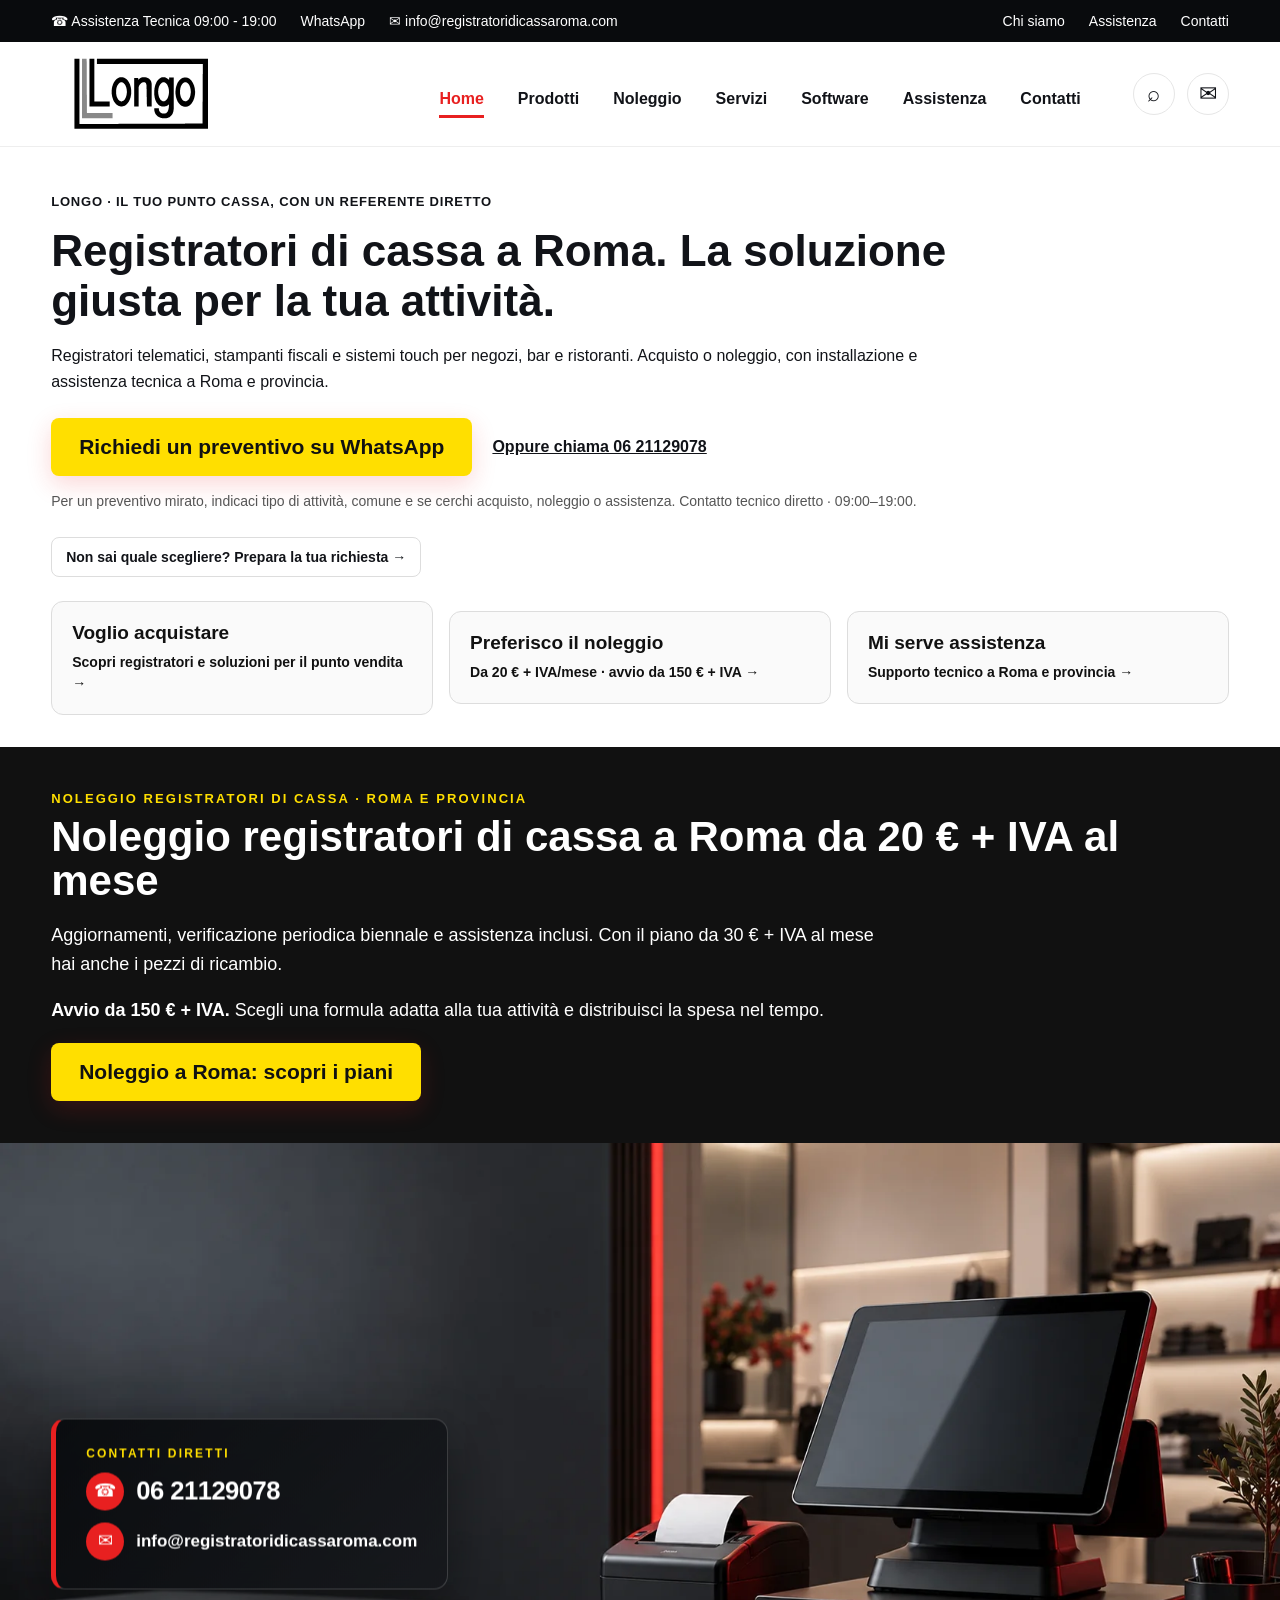
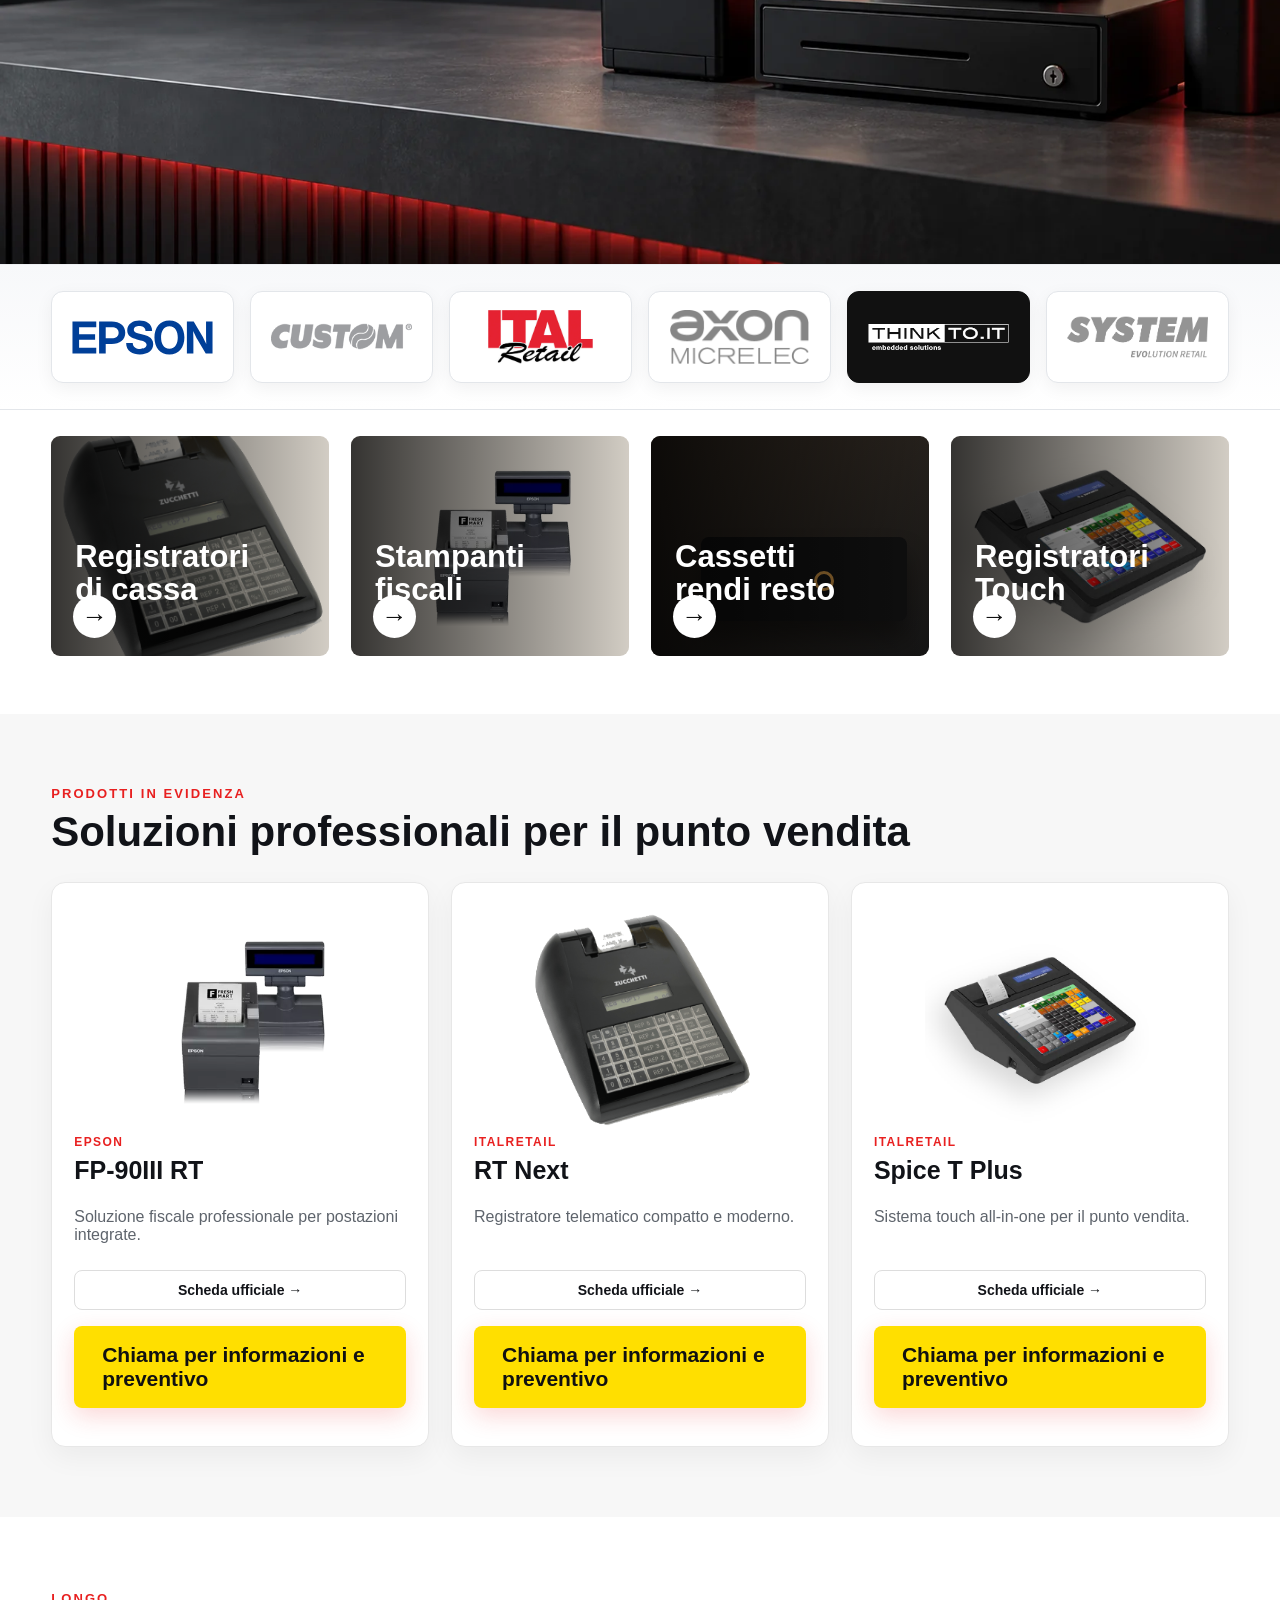
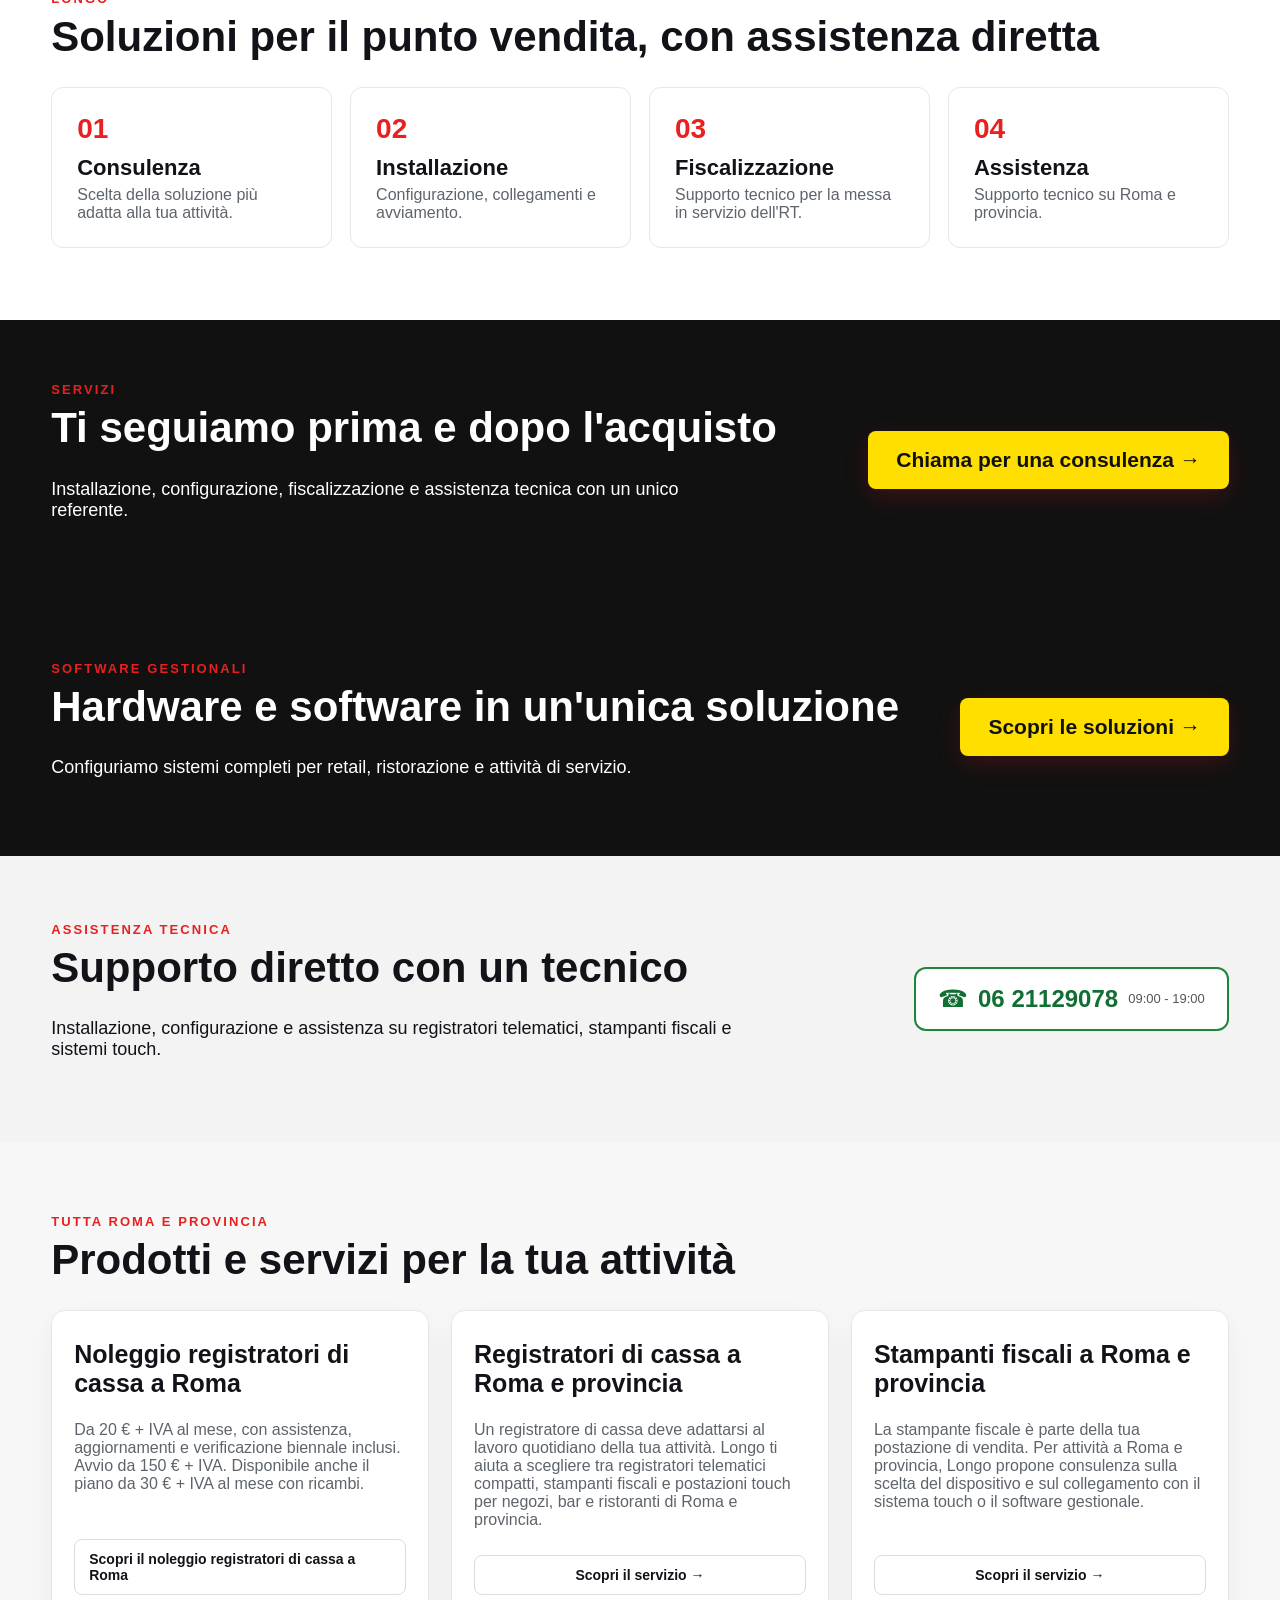
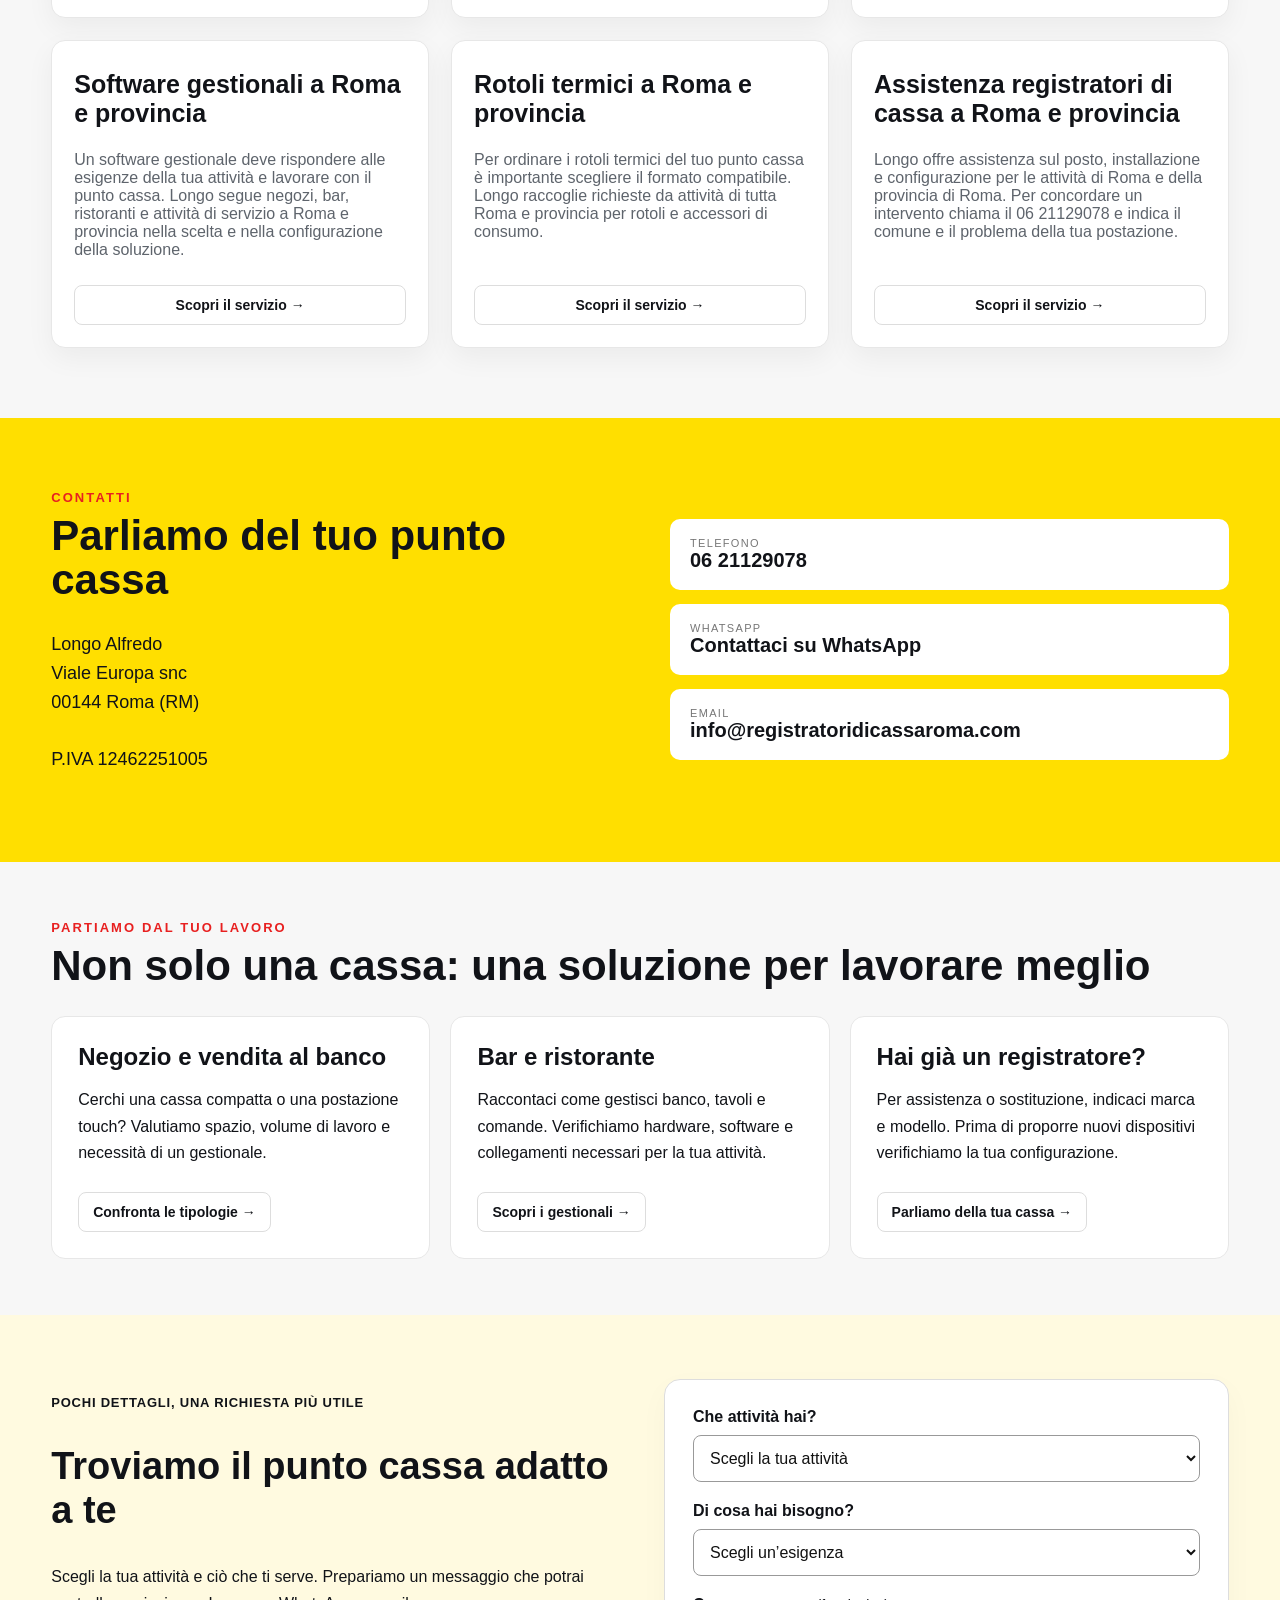
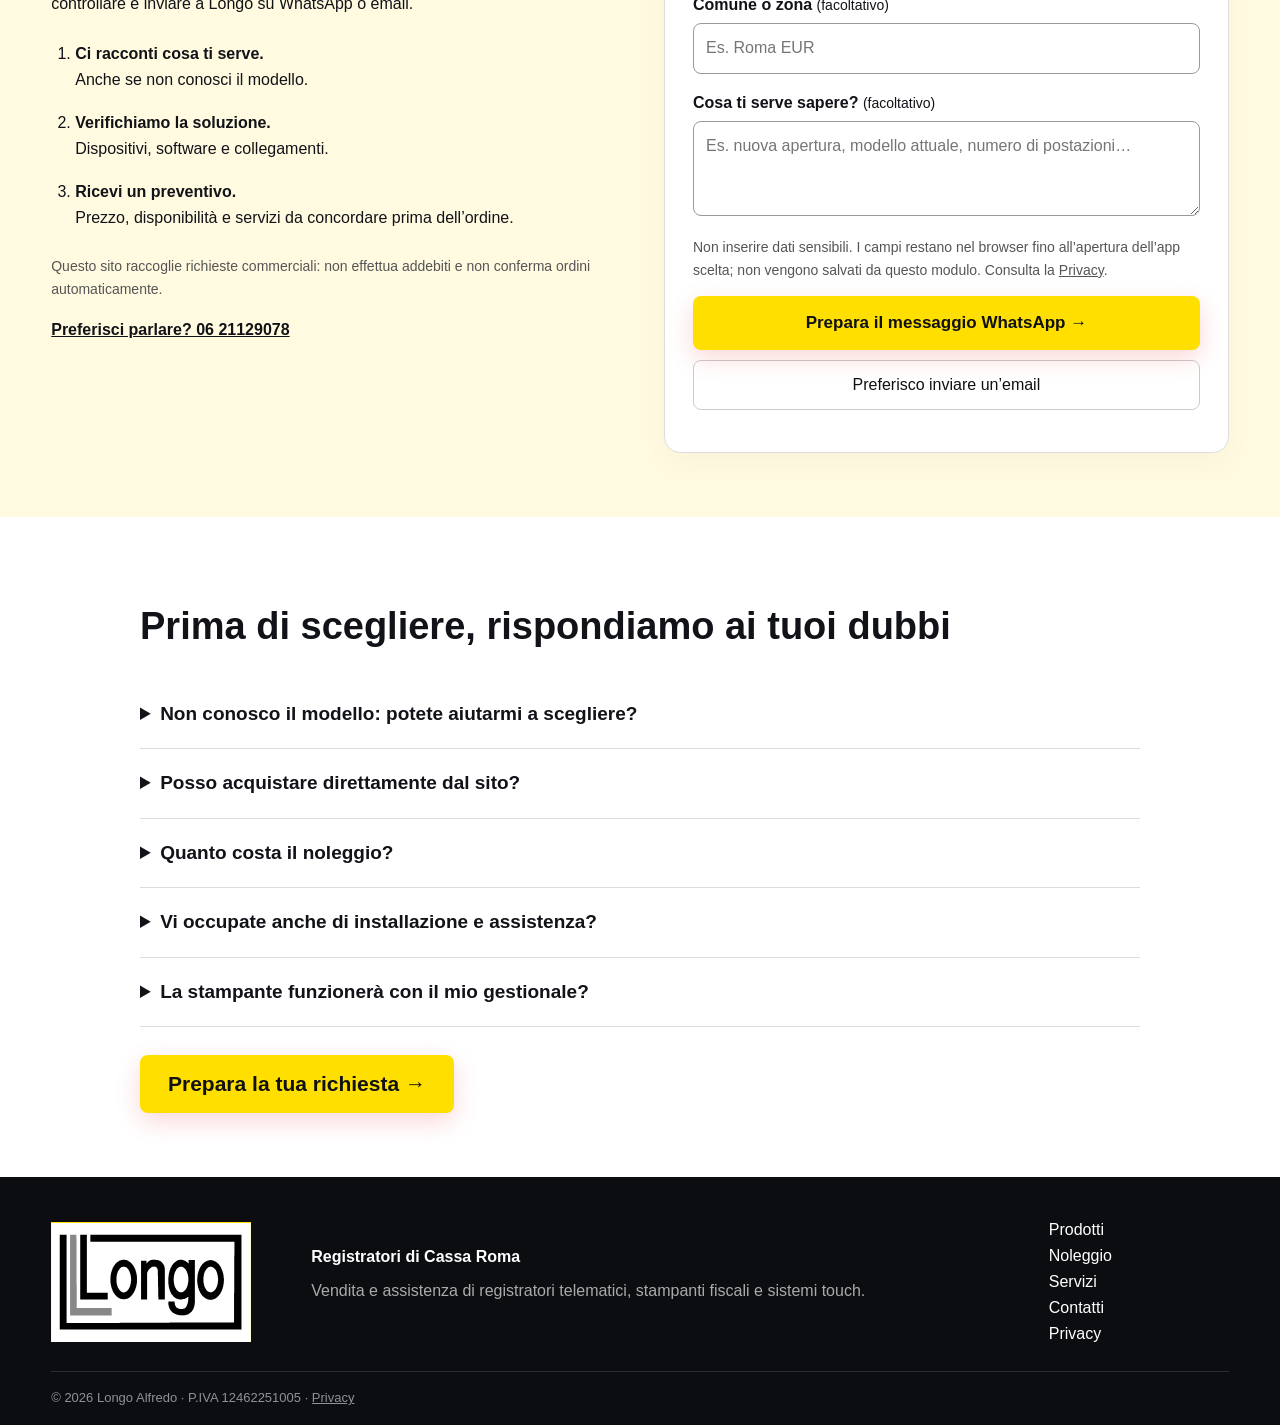
==== commit 69d36d8b: "Add guided quote journey aligned with Roma advertising" ====
--- a/index.html
+++ b/index.html
@@ -37,11 +37,12 @@
 <header class="header"><div class="container nav-row"><a class="logo" href="#home" aria-label="Longo - Home"><img src="assets/logo-longo.svg" alt="Longo" width="180" height="108"></a><nav id="nav" aria-label="Navigazione principale"><a class="active" aria-current="page" href="#home">Home</a><a href="#prodotti">Prodotti</a><a href="noleggio-registratori-di-cassa-roma.html">Noleggio</a><a href="#servizi">Servizi</a><a href="#software">Software</a><a href="#assistenza">Assistenza</a><a href="#contatti">Contatti</a></nav><div class="nav-actions"><a href="#prodotti" aria-label="Vai ai prodotti">⌕</a><a href="#contatti" aria-label="Richiedi informazioni">✉</a></div><button id="menu" aria-label="Apri menu" aria-controls="nav" aria-expanded="false">☰</button></div></header>
 <main id="contenuto">
 <section class="container sales-intro" aria-labelledby="titolo-principale">
-<p class="sales-kicker">LONGO · VENDITA AL DETTAGLIO E ALL’INGROSSO</p>
-<h1 id="titolo-principale">Registratori di cassa a Roma: scegli la soluzione per la tua attività</h1>
+<p class="sales-kicker">LONGO · IL TUO PUNTO CASSA, CON UN REFERENTE DIRETTO</p>
+<h1 id="titolo-principale">Registratori di cassa a Roma. La soluzione giusta per la tua attività.</h1>
 <p>Registratori telematici, stampanti fiscali e sistemi touch per negozi, bar e ristoranti. Acquisto o noleggio, con installazione e assistenza tecnica a Roma e provincia.</p>
 <div class="sales-actions"><a class="cta dark" href="https://wa.me/390621129078?text=Buongiorno%2C%20vorrei%20un%20preventivo%20per%20il%20punto%20cassa.%20La%20mia%20attivit%C3%A0%20%C3%A8%3A%20" target="_blank" rel="noopener">Richiedi un preventivo su WhatsApp</a><a class="sales-phone" href="tel:+390621129078">Oppure chiama 06 21129078</a></div>
 <p class="sales-note">Per un preventivo mirato, indicaci tipo di attività, comune e se cerchi acquisto, noleggio o assistenza. Contatto tecnico diretto · 09:00–19:00.</p>
+<a class="product-link" href="#preventivo-guidato">Non sai quale scegliere? Prepara la tua richiesta →</a>
 <nav class="sales-paths" aria-label="Scegli il servizio"><a href="registratori-di-cassa-roma.html"><strong>Voglio acquistare</strong><span>Scopri registratori e soluzioni per il punto vendita →</span></a><a href="noleggio-registratori-di-cassa-roma.html"><strong>Preferisco il noleggio</strong><span>Da 20 € + IVA/mese · avvio da 150 € + IVA →</span></a><a href="assistenza-registratori-roma-provincia.html"><strong>Mi serve assistenza</strong><span>Supporto tecnico a Roma e provincia →</span></a></nav>
 </section>
 <section id="noleggio" class="rental-home"><div class="container"><div class="section-title"><span>NOLEGGIO REGISTRATORI DI CASSA · ROMA E PROVINCIA</span><h2>Noleggio registratori di cassa a Roma da 20 € + IVA al mese</h2></div><p>Aggiornamenti, verificazione periodica biennale e assistenza inclusi. Con il piano da 30 € + IVA al mese hai anche i pezzi di ricambio.</p><p><strong>Avvio da 150 € + IVA.</strong> Scegli una formula adatta alla tua attività e distribuisci la spesa nel tempo.</p><a class="cta dark" href="noleggio-registratori-di-cassa-roma.html">Noleggio a Roma: scopri i piani</a></div></section>
@@ -55,6 +56,9 @@
 <section id="assistenza" class="assistance"><div class="container split"><div><span>ASSISTENZA TECNICA</span><h2>Supporto diretto con un tecnico</h2><p>Installazione, configurazione e assistenza su registratori telematici, stampanti fiscali e sistemi touch.</p></div><a class="phone-card" href="tel:+390621129078">☎ <b>06 21129078</b><small>09:00 - 19:00</small></a></div></section>
 <section class="products-section" id="soluzioni-roma"><div class="container"><div class="section-title"><span>TUTTA ROMA E PROVINCIA</span><h2>Prodotti e servizi per la tua attività</h2></div><div class="product-grid"><article><h3>Noleggio registratori di cassa a Roma</h3><p>Da 20 € + IVA al mese, con assistenza, aggiornamenti e verificazione biennale inclusi. Avvio da 150 € + IVA. Disponibile anche il piano da 30 € + IVA al mese con ricambi.</p><a class="product-link" href="noleggio-registratori-di-cassa-roma.html">Scopri il noleggio registratori di cassa a Roma</a></article><article><h3>Registratori di cassa a Roma e provincia</h3><p>Un registratore di cassa deve adattarsi al lavoro quotidiano della tua attività. Longo ti aiuta a scegliere tra registratori telematici compatti, stampanti fiscali e postazioni touch per negozi, bar e ristoranti di Roma e provincia.</p><a class="product-link" href="registratori-di-cassa-roma.html">Scopri il servizio →</a></article><article><h3>Stampanti fiscali a Roma e provincia</h3><p>La stampante fiscale è parte della tua postazione di vendita. Per attività a Roma e provincia, Longo propone consulenza sulla scelta del dispositivo e sul collegamento con il sistema touch o il software gestionale.</p><a class="product-link" href="stampanti-fiscali-roma.html">Scopri il servizio →</a></article><article><h3>Software gestionali a Roma e provincia</h3><p>Un software gestionale deve rispondere alle esigenze della tua attività e lavorare con il punto cassa. Longo segue negozi, bar, ristoranti e attività di servizio a Roma e provincia nella scelta e nella configurazione della soluzione.</p><a class="product-link" href="software-gestionali-roma.html">Scopri il servizio →</a></article><article><h3>Rotoli termici a Roma e provincia</h3><p>Per ordinare i rotoli termici del tuo punto cassa è importante scegliere il formato compatibile. Longo raccoglie richieste da attività di tutta Roma e provincia per rotoli e accessori di consumo.</p><a class="product-link" href="rotoli-termici-roma.html">Scopri il servizio →</a></article><article><h3>Assistenza registratori di cassa a Roma e provincia</h3><p>Longo offre assistenza sul posto, installazione e configurazione per le attività di Roma e della provincia di Roma. Per concordare un intervento chiama il 06 21129078 e indica il comune e il problema della tua postazione.</p><a class="product-link" href="assistenza-registratori-roma-provincia.html">Scopri il servizio →</a></article></div></div></section>
 <section id="contatti" class="contact"><div class="container contact-grid"><div><span>CONTATTI</span><h2>Parliamo del tuo punto cassa</h2><p>Longo Alfredo<br>Viale Europa snc<br>00144 Roma (RM)<br><br>P.IVA 12462251005</p></div><div class="contact-cards"><a href="tel:+390621129078"><small>TELEFONO</small><b>06 21129078</b></a><a href="https://wa.me/390621129078" target="_blank" rel="noopener"><small>WHATSAPP</small><b>Contattaci su WhatsApp</b></a><a href="mailto:info@registratoridicassaroma.com"><small>EMAIL</small><b>info@registratoridicassaroma.com</b></a></div></div></section>
+<section class="buying-guide" aria-labelledby="guida-titolo"><div class="container"><div class="section-title"><span>PARTIAMO DAL TUO LAVORO</span><h2 id="guida-titolo">Non solo una cassa: una soluzione per lavorare meglio</h2></div><div class="buying-grid"><article><h3>Negozio e vendita al banco</h3><p>Cerchi una cassa compatta o una postazione touch? Valutiamo spazio, volume di lavoro e necessità di un gestionale.</p><a class="product-link" href="registratori-di-cassa-roma.html">Confronta le tipologie →</a></article><article><h3>Bar e ristorante</h3><p>Raccontaci come gestisci banco, tavoli e comande. Verifichiamo hardware, software e collegamenti necessari per la tua attività.</p><a class="product-link" href="software-gestionali-roma.html">Scopri i gestionali →</a></article><article><h3>Hai già un registratore?</h3><p>Per assistenza o sostituzione, indicaci marca e modello. Prima di proporre nuovi dispositivi verifichiamo la tua configurazione.</p><a class="product-link" href="assistenza-registratori-roma-provincia.html">Parliamo della tua cassa →</a></article></div></div></section>
+<section id="preventivo-guidato" class="quote-section" aria-labelledby="preventivo-titolo"><div class="container quote-layout"><div><p class="sales-kicker">POCHI DETTAGLI, UNA RICHIESTA PIÙ UTILE</p><h2 id="preventivo-titolo">Troviamo il punto cassa adatto a te</h2><p>Scegli la tua attività e ciò che ti serve. Prepariamo un messaggio che potrai controllare e inviare a Longo su WhatsApp o email.</p><ol class="quote-steps"><li><strong>Ci racconti cosa ti serve.</strong> Anche se non conosci il modello.</li><li><strong>Verifichiamo la soluzione.</strong> Dispositivi, software e collegamenti.</li><li><strong>Ricevi un preventivo.</strong> Prezzo, disponibilità e servizi da concordare prima dell’ordine.</li></ol><p class="sales-note">Questo sito raccoglie richieste commerciali: non effettua addebiti e non conferma ordini automaticamente.</p><p><a class="sales-phone" href="tel:+390621129078">Preferisci parlare? 06 21129078</a></p></div><form id="quote-form" class="quote-form"><label for="quote-business">Che attività hai?</label><select id="quote-business" name="business" required><option value="">Scegli la tua attività</option><option>Negozio</option><option>Bar</option><option>Ristorante o pizzeria</option><option>Altra attività</option></select><label for="quote-need">Di cosa hai bisogno?</label><select id="quote-need" name="need" required><option value="">Scegli un’esigenza</option><option>Acquistare un registratore di cassa</option><option>Noleggiare un registratore di cassa</option><option>Sistema touch con gestionale</option><option>Stampante fiscale</option><option>Assistenza o sostituzione</option><option>Non so ancora: vorrei un consiglio</option></select><label for="quote-town">Comune o zona <span>(facoltativo)</span></label><input id="quote-town" name="town" maxlength="80" placeholder="Es. Roma EUR" autocomplete="address-level2"><label for="quote-notes">Cosa ti serve sapere? <span>(facoltativo)</span></label><textarea id="quote-notes" name="notes" rows="3" maxlength="500" placeholder="Es. nuova apertura, modello attuale, numero di postazioni…"></textarea><p class="sales-note">Non inserire dati sensibili. I campi restano nel browser fino all’apertura dell’app scelta; non vengono salvati da questo modulo. Consulta la <a href="privacy.html">Privacy</a>.</p><button class="cta dark" type="submit">Prepara il messaggio WhatsApp →</button><button class="quote-email" type="submit" name="channel" value="email">Preferisco inviare un’email</button><p id="quote-status" role="status"></p><noscript><p>Per preparare il messaggio serve JavaScript. Puoi comunque <a href="mailto:info@registratoridicassaroma.com">scriverci un’email</a> o chiamare il 06 21129078.</p></noscript></form></div></section>
+<section class="buying-faq container" aria-labelledby="faq-titolo"><h2 id="faq-titolo">Prima di scegliere, rispondiamo ai tuoi dubbi</h2><details><summary>Non conosco il modello: potete aiutarmi a scegliere?</summary><p>Sì. Partiamo dal tipo di attività, dallo spazio disponibile e dalle funzioni necessarie. Se hai già una cassa, indicaci marca e modello per verificare compatibilità e alternative.</p></details><details><summary>Posso acquistare direttamente dal sito?</summary><p>Su questo sito puoi richiedere un preventivo. Prezzo, disponibilità, configurazione e servizi vengono confermati prima dell’ordine. Non ti viene richiesto un pagamento automatico dal modulo.</p></details><details><summary>Quanto costa il noleggio?</summary><p>I piani pubblicati partono da 20 € + IVA al mese, con avvio da 150 € + IVA. È disponibile anche il piano da 30 € + IVA al mese con ricambi. <a href="noleggio-registratori-di-cassa-roma.html">Leggi inclusioni e condizioni dei piani</a> e chiedi un preventivo per la tua attività.</p></details><details><summary>Vi occupate anche di installazione e assistenza?</summary><p>Offriamo installazione, configurazione e assistenza tecnica a Roma e provincia. Zona, tempi di intervento e costi sono da concordare in base alla richiesta.</p></details><details><summary>La stampante funzionerà con il mio gestionale?</summary><p>La compatibilità va verificata prima dell’acquisto: indicaci nome e versione del software, marca e modello della stampante e collegamenti disponibili. Non tutti i dispositivi sono intercambiabili.</p></details><a class="cta dark" href="#preventivo-guidato">Prepara la tua richiesta →</a></section>
 </main>
 <footer><div class="container footer-row"><img src="assets/logo-longo.svg" alt="Longo" loading="lazy" decoding="async" width="1024" height="613"><div><b>Registratori di Cassa Roma</b><p>Vendita e assistenza di registratori telematici, stampanti fiscali e sistemi touch.</p></div><div><a href="#prodotti">Prodotti</a><a href="noleggio-registratori-di-cassa-roma.html">Noleggio</a><a href="#servizi">Servizi</a><a href="#contatti">Contatti</a><a href="privacy.html">Privacy</a></div></div><div class="container copyright">© 2026 Longo Alfredo · P.IVA 12462251005 · <a href="privacy.html">Privacy</a></div></footer>
 <div class="sales-mobile" role="group" aria-label="Contatta Longo"><a href="tel:+390621129078">☎ Chiama ora</a><a href="https://wa.me/390621129078?text=Buongiorno%2C%20vorrei%20informazioni%20sui%20registratori%20di%20cassa%20a%20Roma." target="_blank" rel="noopener">Scrivi su WhatsApp</a></div>
--- a/styles.css
+++ b/styles.css
@@ -173,6 +173,8 @@
 @media(max-width:820px){.sales-paths{display:grid;grid-template-columns:1fr}.sales-actions{align-items:stretch;flex-direction:column}.sales-actions .cta{text-align:center;white-space:normal}}
 @media(max-width:768px){body:has(.sales-mobile){padding-bottom:calc(90px + env(safe-area-inset-bottom))}.sales-mobile{display:grid;grid-template-columns:1fr 1fr;position:fixed;bottom:0;left:0;right:0;z-index:999;gap:8px;padding:10px 12px calc(10px + env(safe-area-inset-bottom));background:#fff;box-shadow:0 -2px 10px #0002}.sales-mobile a{display:flex;align-items:center;justify-content:center;min-height:48px;padding:8px;border-radius:8px;background:#111;color:#fff;text-align:center;font-size:15px;font-weight:800;text-decoration:none}.sales-mobile a:last-child{background:#ffdf00;color:#111}}
 
+.buying-guide{background:#f7f7f7;padding:56px 0}.buying-grid{display:grid;grid-template-columns:repeat(3,minmax(0,1fr));gap:20px}.buying-grid article{background:#fff;padding:26px;border:1px solid var(--line);border-radius:14px}.buying-grid h3{font-size:24px;margin:0 0 14px}.buying-grid p,.quote-section p,.quote-steps li{line-height:1.65}.quote-section{background:#fffae0;padding:64px 0;scroll-margin-top:120px}.quote-layout{display:grid;grid-template-columns:1fr 1fr;gap:48px;align-items:start}.quote-layout h2,.buying-faq h2{font-size:clamp(27px,3vw,38px);line-height:1.15}.quote-steps{padding-left:24px}.quote-steps li{padding:8px 0}.quote-steps strong{display:block}.quote-form{background:#fff;padding:28px;border:1px solid #ddd;border-radius:16px;box-shadow:0 10px 30px #00000008}.quote-form label{display:block;font-weight:700;margin:0 0 9px}.quote-form label span{font-weight:400;font-size:14px}.quote-form select,.quote-form input,.quote-form textarea{display:block;width:100%;min-width:0;font:inherit;font-size:16px;line-height:1.4;border:1px solid #999;border-radius:8px;padding:13px 12px;margin-bottom:20px;background:#fff;color:#111}.quote-form textarea{resize:vertical}.quote-form :is(input,select,textarea):focus-visible{outline:3px solid #245cdb;outline-offset:2px}.quote-form .cta{border:0;width:100%;justify-content:center;font-size:17px;cursor:pointer}.quote-form .sales-note a,.buying-faq a:not(.cta){text-decoration:underline}.quote-email{display:block;width:100%;padding:15px 10px;margin-top:10px;border:1px solid #ccc;border-radius:8px;background:#fff;color:#111;font-size:16px;cursor:pointer}.quote-form #quote-status{font-size:14px;line-height:1.5}.buying-faq{padding-top:56px;padding-bottom:64px;max-width:1000px}.buying-faq details{border-bottom:1px solid #ddd;padding:20px 0}.buying-faq summary{font-size:19px;font-weight:700;cursor:pointer;line-height:1.5}.buying-faq details p{line-height:1.7;color:#444}.buying-faq>.cta{margin-top:28px}@media(max-width:820px){.buying-grid,.quote-layout{grid-template-columns:1fr}.quote-layout{gap:24px}.quote-form{padding:22px}.quote-section,.buying-guide{padding:40px 0}}@media(prefers-reduced-motion:reduce){html{scroll-behavior:auto}*{transition:none!important}}
+
 /* Noleggio */
 .rental-home{background:#111;color:#fff;padding:42px 0}.rental-home p{font-size:18px;line-height:1.6;max-width:850px}.rental-home .section-title span{color:#ffdf00}.rental-home h2{margin-bottom:18px}
 .rental-hero{padding:64px 0;background:#f5f5f5}.rental-intro{display:grid;grid-template-columns:1.25fr 1fr;gap:48px;align-items:center}.rental-intro h1{font-size:clamp(32px,4vw,58px);line-height:1.08;margin:14px 0 24px}.rental-intro p{font-size:18px;line-height:1.65}.rental-intro img{width:100%;height:auto;max-height:420px;object-fit:contain;border-radius:16px}.rental-section{padding:64px 0}.rental-light{background:#f5f5f5}.rental-plans{display:grid;grid-template-columns:1fr 1fr;gap:24px}.rental-plan{border:2px solid #ddd;border-radius:16px;padding:32px}.rental-plus{border-color:#111;background:#111;color:#fff}.rental-plus .legal-kicker{color:#ffdf00}.rental-plan h3{font-size:26px;margin:12px 0}.rental-price{font-size:48px;font-weight:800;margin:18px 0}.rental-price span{font-size:18px;font-weight:400;display:block}.rental-plan li{margin:12px 0;line-height:1.5}.rental-plan p:not(.rental-price){line-height:1.6}.rental-note{font-size:16px;line-height:1.6;color:#555}.rental-reading{max-width:940px}.rental-reading h2{font-size:32px;line-height:1.2;margin:32px 0 18px}.rental-reading p,.rental-reading li{font-size:18px;line-height:1.7}.rental-reading li{margin-bottom:18px}.rental-faq details{padding:20px 0;border-bottom:1px solid #ddd}.rental-faq summary{font-size:18px;font-weight:700;cursor:pointer}.rental-faq details p{margin-bottom:0}
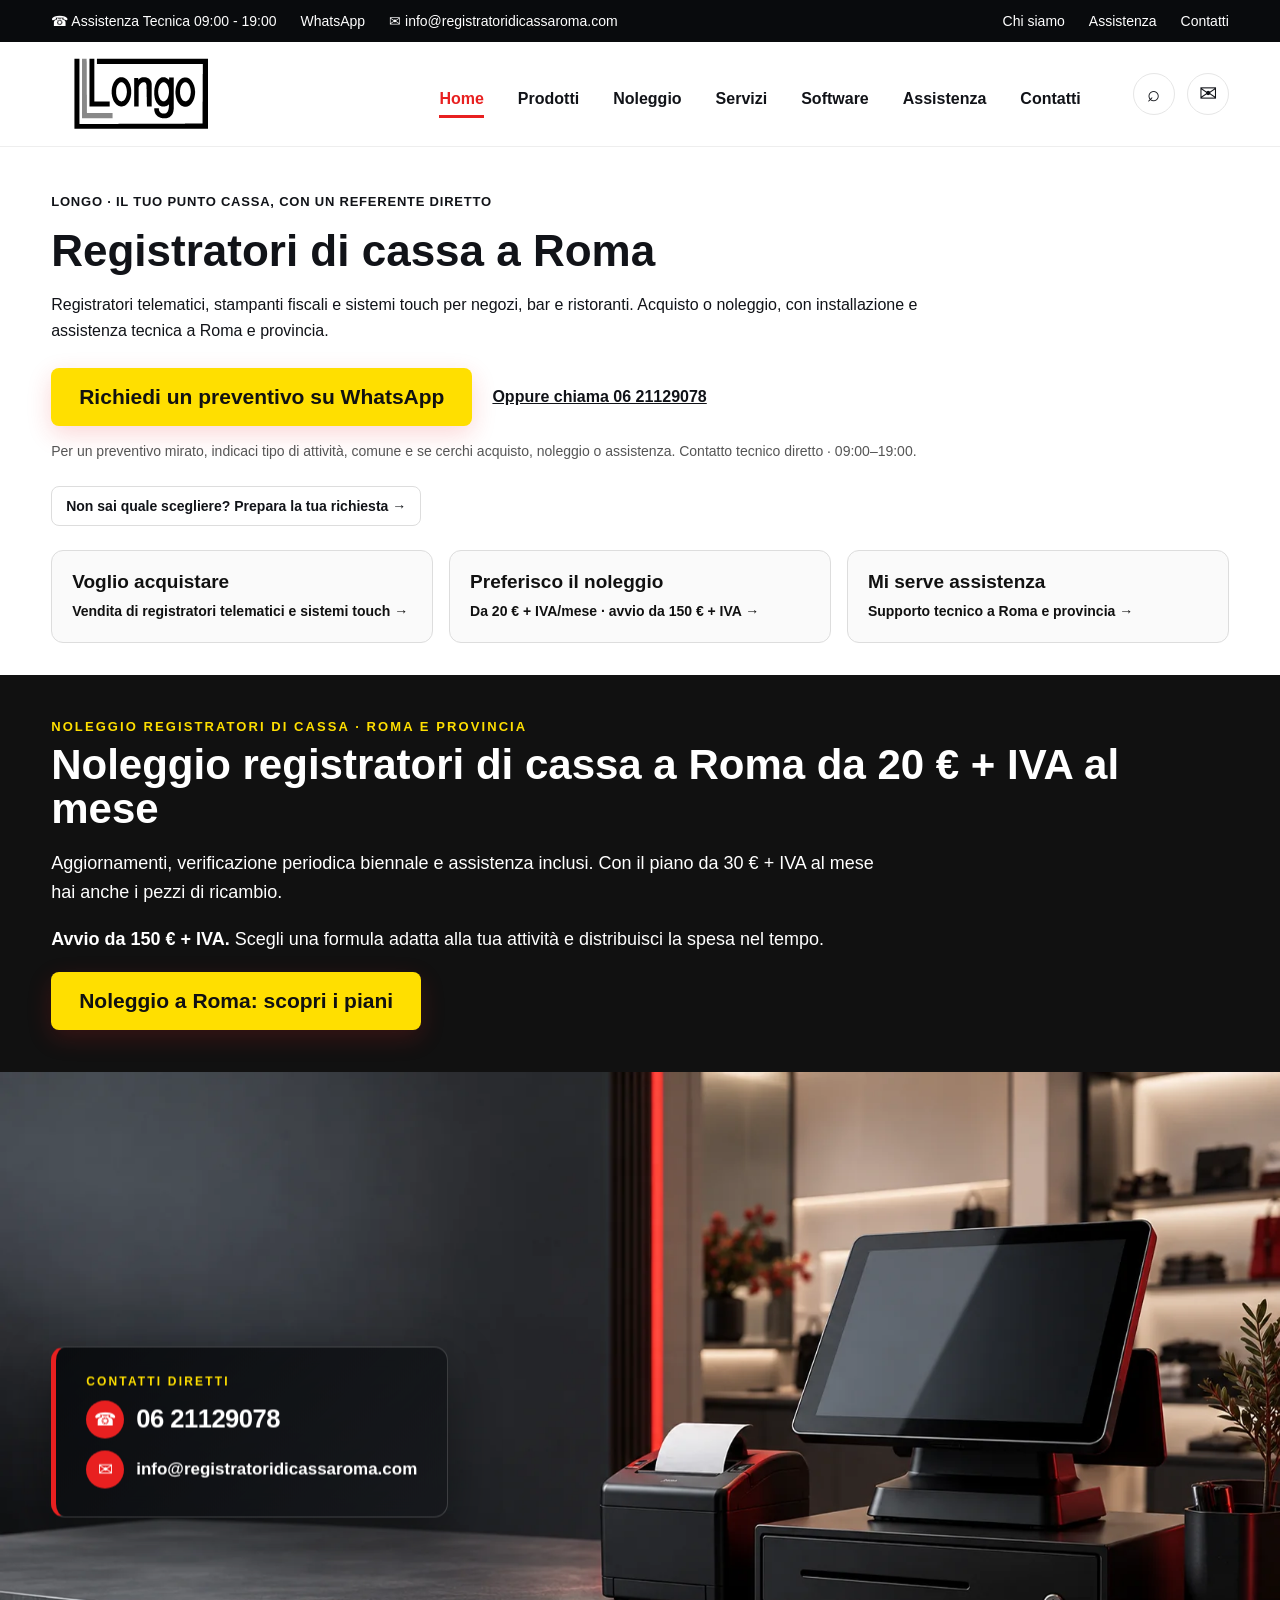
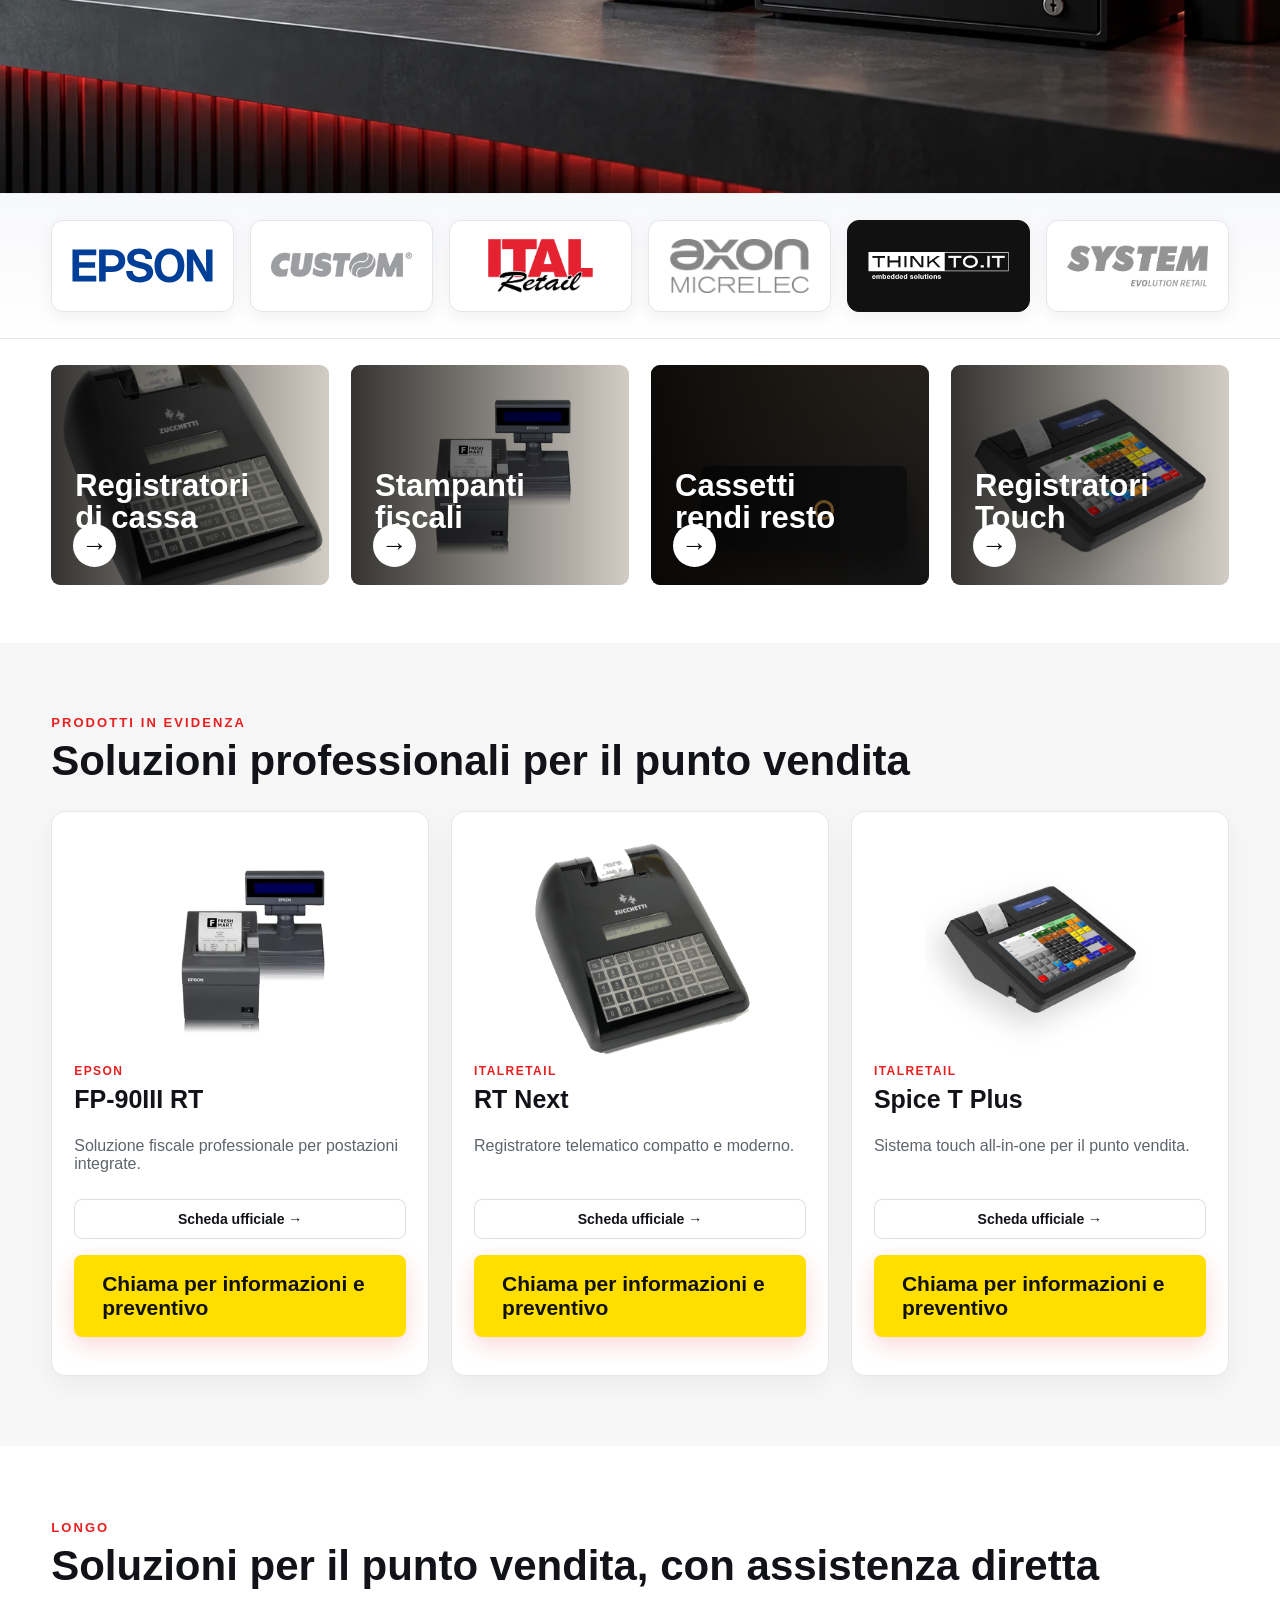
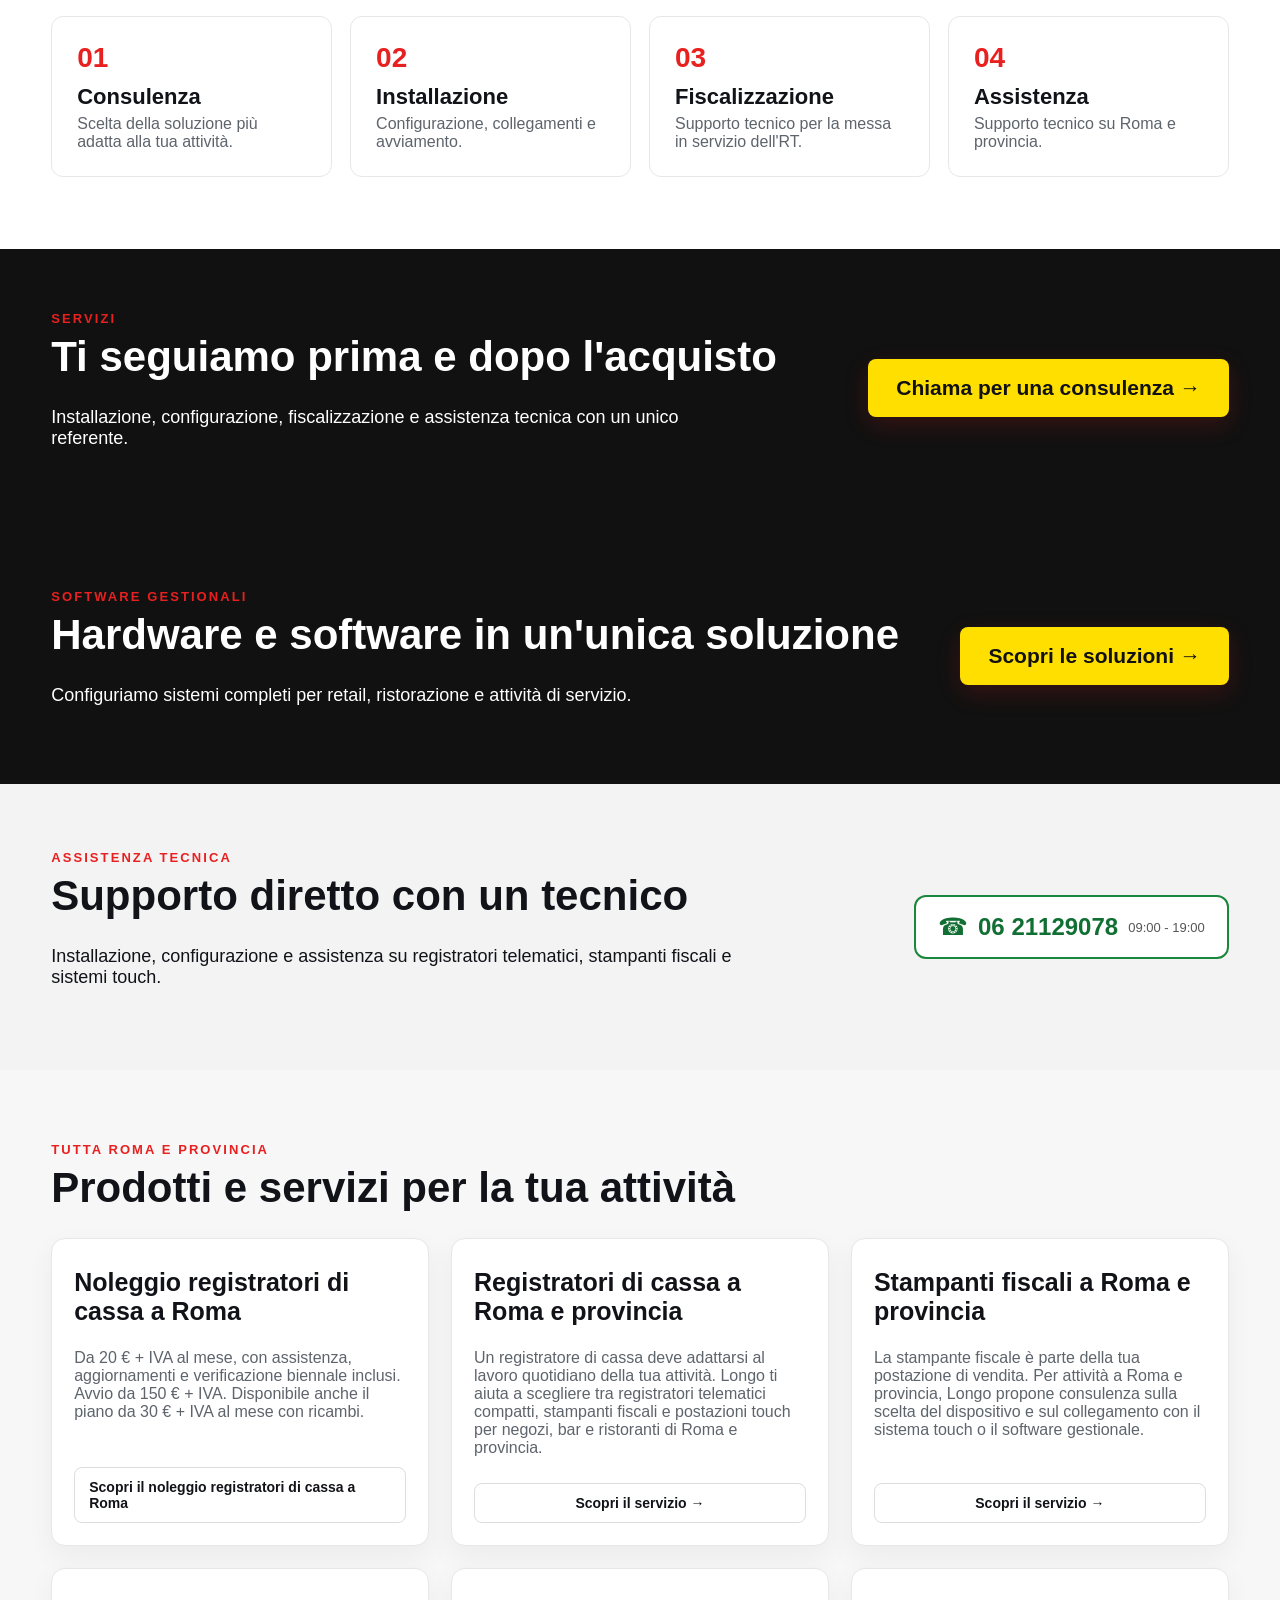
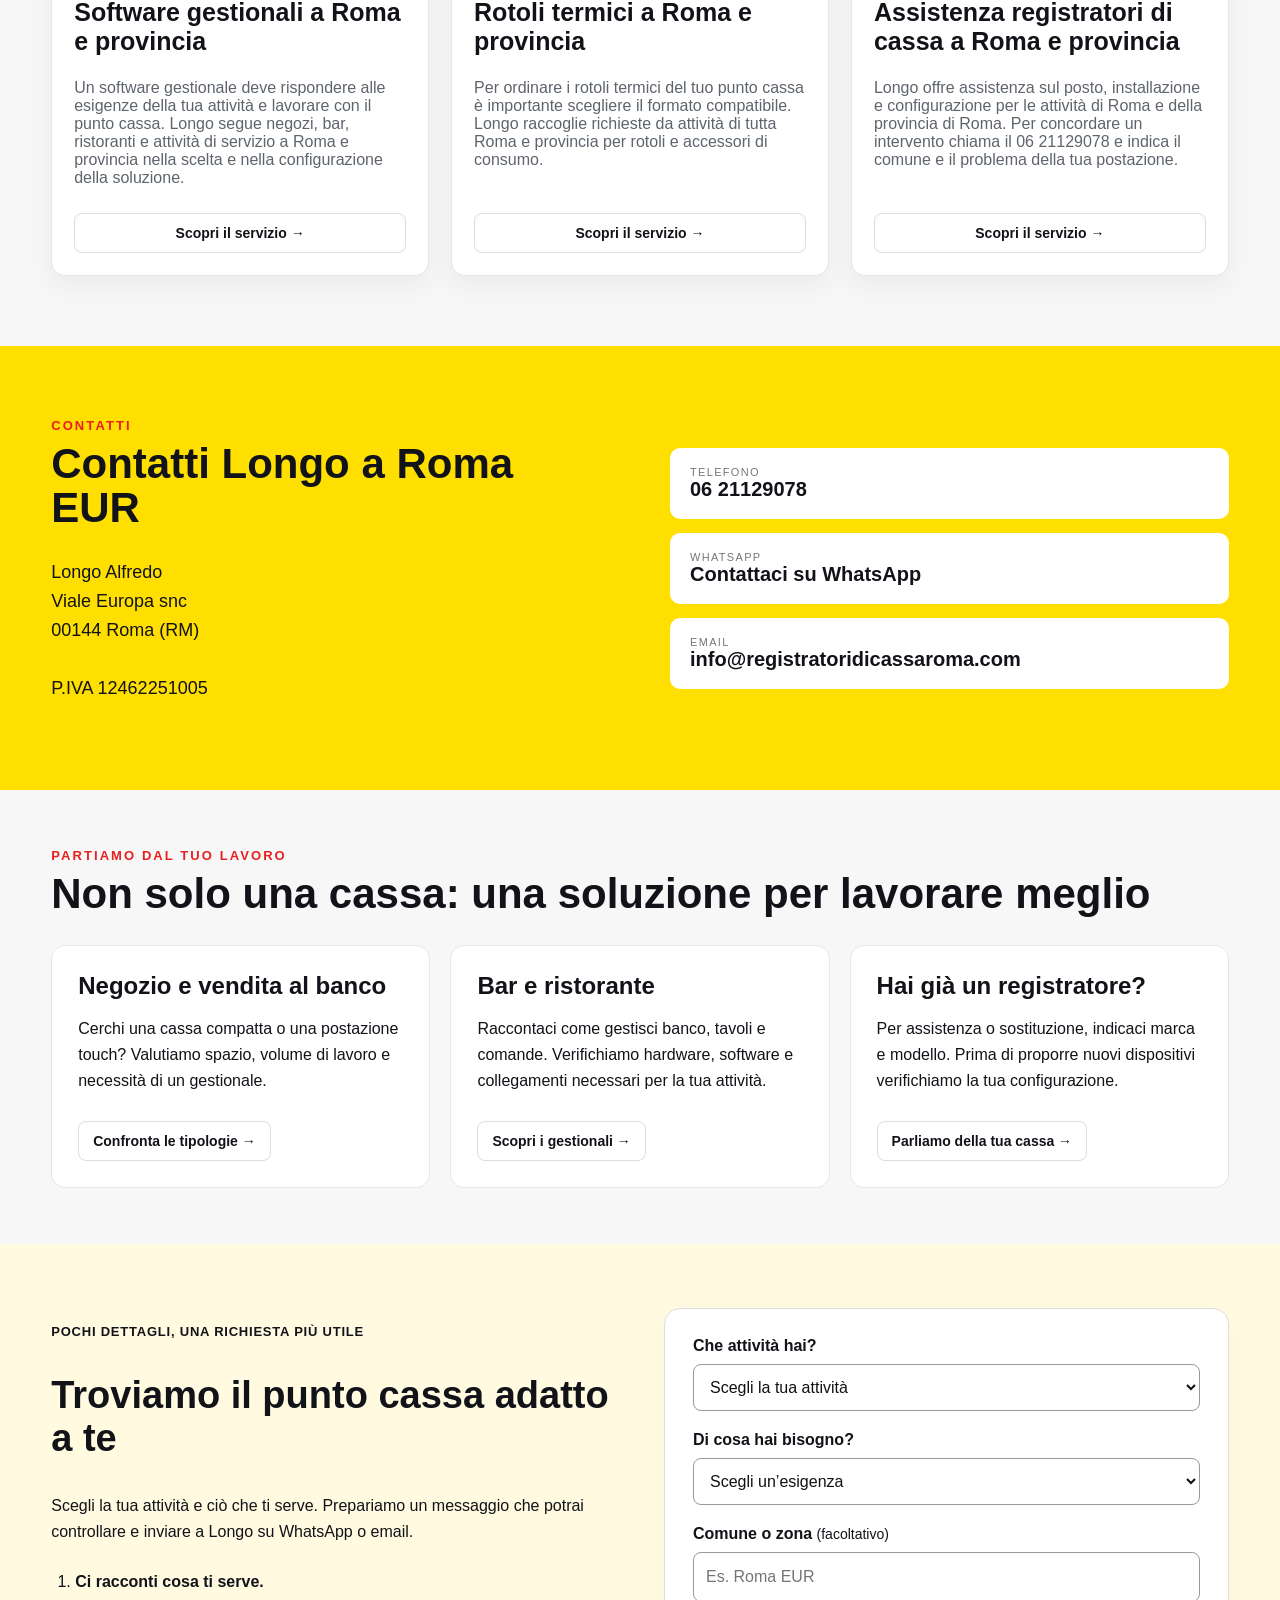
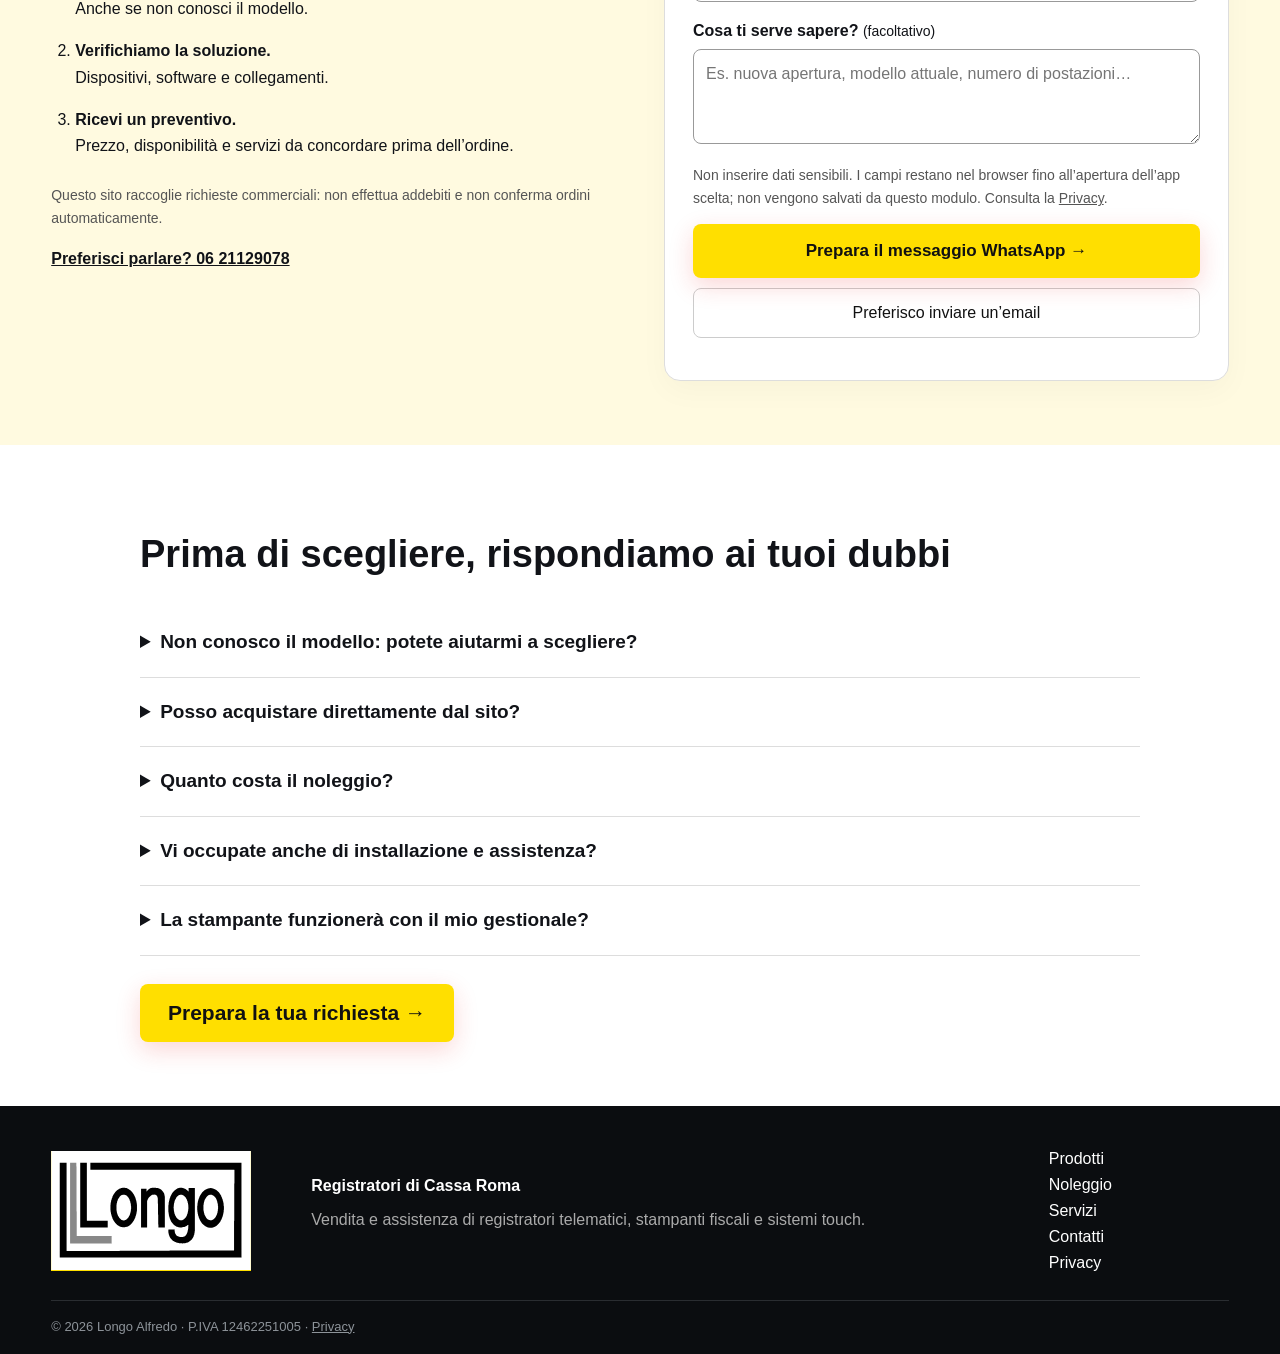
==== commit 07c95f98: "Improve local search pages for cash registers in Rome" ====
--- a/index.html
+++ b/index.html
@@ -5,8 +5,8 @@
 <meta charset="utf-8">
 <meta name="google-site-verification" content="EjDtqdrqGURtgfpp-aBOwsDcFu8hNSsOMWtrEhRycDI">
 <meta name="viewport" content="width=device-width,initial-scale=1">
-<title>Registratori di Cassa Roma e Provincia | Longo</title>
-<meta name="description" content="Registratori di cassa, software gestionali, stampanti fiscali e rotoli termici a Roma e provincia. Vendita, noleggio da 20 € + IVA/mese e assistenza Longo: chiama 06 21129078.">
+<title>Registratori di cassa a Roma | Vendita, noleggio e assistenza | Longo</title>
+<meta name="description" content="Registratori di cassa telematici a Roma per negozi, bar e ristoranti. Vendita, noleggio da 20 € + IVA/mese, installazione e assistenza tecnica con Longo.">
 <meta name="robots" content="index,follow,max-image-preview:large">
 <meta name="theme-color" content="#ffdf00">
 <link rel="canonical" href="https://www.registratoridicassaroma.com/">
@@ -14,7 +14,7 @@
 <link rel="stylesheet" href="styles.css">
 <meta property="og:type" content="website">
 <meta property="og:locale" content="it_IT">
-<meta property="og:title" content="Registratori di Cassa Roma e Provincia | Longo">
+<meta property="og:title" content="Registratori di cassa a Roma | Vendita, noleggio e assistenza | Longo">
 <meta property="og:description" content="Registratori telematici, sistemi touch, stampanti fiscali, installazione e assistenza tecnica su Roma e provincia.">
 <meta property="og:url" content="https://www.registratoridicassaroma.com/">
 <meta property="og:site_name" content="Longo Registratori di Cassa">
@@ -26,7 +26,7 @@
 <meta property="og:image:height" content="942">
 <meta property="og:image:alt" content="Sistema touch POS con stampante fiscale e cassetto portadenaro">
 <meta name="twitter:card" content="summary_large_image">
-<meta name="twitter:title" content="Registratori di Cassa Roma e Provincia | Longo">
+<meta name="twitter:title" content="Registratori di cassa a Roma | Vendita, noleggio e assistenza | Longo">
 <meta name="twitter:description" content="Registratori telematici, sistemi touch, stampanti fiscali, installazione e assistenza tecnica su Roma e provincia.">
 <meta name="twitter:image" content="https://www.registratoridicassaroma.com/assets/hero-home-2026-09-18.webp">
 <meta name="twitter:image:alt" content="Sistema touch POS con stampante fiscale e cassetto portadenaro">
@@ -34,16 +34,16 @@
 <body id="home">
 <a class="skip-link" href="#contenuto">Vai al contenuto</a>
 <div class="topbar"><div class="container topbar-inner"><div class="top-left"><span>☎ Assistenza Tecnica 09:00 - 19:00</span><a href="https://wa.me/390621129078" target="_blank" rel="noopener">WhatsApp</a><a href="mailto:info@registratoridicassaroma.com">✉ info@registratoridicassaroma.com</a></div><div class="top-right"><a href="#azienda">Chi siamo</a><a href="#assistenza">Assistenza</a><a href="#contatti">Contatti</a></div></div></div>
-<header class="header"><div class="container nav-row"><a class="logo" href="#home" aria-label="Longo - Home"><img src="assets/logo-longo.svg" alt="Longo" width="180" height="108"></a><nav id="nav" aria-label="Navigazione principale"><a class="active" aria-current="page" href="#home">Home</a><a href="#prodotti">Prodotti</a><a href="noleggio-registratori-di-cassa-roma.html">Noleggio</a><a href="#servizi">Servizi</a><a href="#software">Software</a><a href="#assistenza">Assistenza</a><a href="#contatti">Contatti</a></nav><div class="nav-actions"><a href="#prodotti" aria-label="Vai ai prodotti">⌕</a><a href="#contatti" aria-label="Richiedi informazioni">✉</a></div><button id="menu" aria-label="Apri menu" aria-controls="nav" aria-expanded="false">☰</button></div></header>
+<header class="header"><div class="container nav-row"><a class="logo" href="/" aria-label="Longo - Home"><img src="assets/logo-longo.svg" alt="Longo" width="180" height="108"></a><nav id="nav" aria-label="Navigazione principale"><a class="active" aria-current="page" href="#home">Home</a><a href="#prodotti">Prodotti</a><a href="noleggio-registratori-di-cassa-roma.html">Noleggio</a><a href="#servizi">Servizi</a><a href="#software">Software</a><a href="#assistenza">Assistenza</a><a href="#contatti">Contatti</a></nav><div class="nav-actions"><a href="#prodotti" aria-label="Vai ai prodotti">⌕</a><a href="#contatti" aria-label="Richiedi informazioni">✉</a></div><button id="menu" aria-label="Apri menu" aria-controls="nav" aria-expanded="false">☰</button></div></header>
 <main id="contenuto">
 <section class="container sales-intro" aria-labelledby="titolo-principale">
 <p class="sales-kicker">LONGO · IL TUO PUNTO CASSA, CON UN REFERENTE DIRETTO</p>
-<h1 id="titolo-principale">Registratori di cassa a Roma. La soluzione giusta per la tua attività.</h1>
+<h1 id="titolo-principale">Registratori di cassa a Roma</h1>
 <p>Registratori telematici, stampanti fiscali e sistemi touch per negozi, bar e ristoranti. Acquisto o noleggio, con installazione e assistenza tecnica a Roma e provincia.</p>
 <div class="sales-actions"><a class="cta dark" href="https://wa.me/390621129078?text=Buongiorno%2C%20vorrei%20un%20preventivo%20per%20il%20punto%20cassa.%20La%20mia%20attivit%C3%A0%20%C3%A8%3A%20" target="_blank" rel="noopener">Richiedi un preventivo su WhatsApp</a><a class="sales-phone" href="tel:+390621129078">Oppure chiama 06 21129078</a></div>
 <p class="sales-note">Per un preventivo mirato, indicaci tipo di attività, comune e se cerchi acquisto, noleggio o assistenza. Contatto tecnico diretto · 09:00–19:00.</p>
 <a class="product-link" href="#preventivo-guidato">Non sai quale scegliere? Prepara la tua richiesta →</a>
-<nav class="sales-paths" aria-label="Scegli il servizio"><a href="registratori-di-cassa-roma.html"><strong>Voglio acquistare</strong><span>Scopri registratori e soluzioni per il punto vendita →</span></a><a href="noleggio-registratori-di-cassa-roma.html"><strong>Preferisco il noleggio</strong><span>Da 20 € + IVA/mese · avvio da 150 € + IVA →</span></a><a href="assistenza-registratori-roma-provincia.html"><strong>Mi serve assistenza</strong><span>Supporto tecnico a Roma e provincia →</span></a></nav>
+<nav class="sales-paths" aria-label="Scegli il servizio"><a href="registratori-di-cassa-roma.html"><strong>Voglio acquistare</strong><span>Vendita di registratori telematici e sistemi touch →</span></a><a href="noleggio-registratori-di-cassa-roma.html"><strong>Preferisco il noleggio</strong><span>Da 20 € + IVA/mese · avvio da 150 € + IVA →</span></a><a href="assistenza-registratori-roma-provincia.html"><strong>Mi serve assistenza</strong><span>Supporto tecnico a Roma e provincia →</span></a></nav>
 </section>
 <section id="noleggio" class="rental-home"><div class="container"><div class="section-title"><span>NOLEGGIO REGISTRATORI DI CASSA · ROMA E PROVINCIA</span><h2>Noleggio registratori di cassa a Roma da 20 € + IVA al mese</h2></div><p>Aggiornamenti, verificazione periodica biennale e assistenza inclusi. Con il piano da 30 € + IVA al mese hai anche i pezzi di ricambio.</p><p><strong>Avvio da 150 € + IVA.</strong> Scegli una formula adatta alla tua attività e distribuisci la spesa nel tempo.</p><a class="cta dark" href="noleggio-registratori-di-cassa-roma.html">Noleggio a Roma: scopri i piani</a></div></section>
 <section class="hero" style="background:#fff;overflow:hidden"><a href="#prodotti" aria-label="Scopri i nostri prodotti" style="display:block;width:100%"><img src="assets/hero-home-2026-09-18.webp" alt="Sistema touch POS con stampante fiscale e cassetto portadenaro" fetchpriority="high" decoding="async" style="display:block;width:100%;height:auto;max-width:none;object-fit:cover" width="1672" height="942"></a><div class="hero-contact-overlay" aria-label="Contatti rapidi"><span class="hero-contact-kicker">CONTATTI DIRETTI</span><a href="tel:+390621129078"><span class="hero-contact-icon" aria-hidden="true">☎</span><b>06 21129078</b></a><a class="hero-email" href="mailto:info@registratoridicassaroma.com"><span class="hero-contact-icon" aria-hidden="true">✉</span><b>info@registratoridicassaroma.com</b></a></div></section>
@@ -55,7 +55,7 @@
 <section id="software" class="software"><div class="container split"><div><span>SOFTWARE GESTIONALI</span><h2>Hardware e software in un'unica soluzione</h2><p>Configuriamo sistemi completi per retail, ristorazione e attività di servizio.</p></div><a class="cta dark" href="software-gestionali-roma.html">Scopri le soluzioni →</a></div></section>
 <section id="assistenza" class="assistance"><div class="container split"><div><span>ASSISTENZA TECNICA</span><h2>Supporto diretto con un tecnico</h2><p>Installazione, configurazione e assistenza su registratori telematici, stampanti fiscali e sistemi touch.</p></div><a class="phone-card" href="tel:+390621129078">☎ <b>06 21129078</b><small>09:00 - 19:00</small></a></div></section>
 <section class="products-section" id="soluzioni-roma"><div class="container"><div class="section-title"><span>TUTTA ROMA E PROVINCIA</span><h2>Prodotti e servizi per la tua attività</h2></div><div class="product-grid"><article><h3>Noleggio registratori di cassa a Roma</h3><p>Da 20 € + IVA al mese, con assistenza, aggiornamenti e verificazione biennale inclusi. Avvio da 150 € + IVA. Disponibile anche il piano da 30 € + IVA al mese con ricambi.</p><a class="product-link" href="noleggio-registratori-di-cassa-roma.html">Scopri il noleggio registratori di cassa a Roma</a></article><article><h3>Registratori di cassa a Roma e provincia</h3><p>Un registratore di cassa deve adattarsi al lavoro quotidiano della tua attività. Longo ti aiuta a scegliere tra registratori telematici compatti, stampanti fiscali e postazioni touch per negozi, bar e ristoranti di Roma e provincia.</p><a class="product-link" href="registratori-di-cassa-roma.html">Scopri il servizio →</a></article><article><h3>Stampanti fiscali a Roma e provincia</h3><p>La stampante fiscale è parte della tua postazione di vendita. Per attività a Roma e provincia, Longo propone consulenza sulla scelta del dispositivo e sul collegamento con il sistema touch o il software gestionale.</p><a class="product-link" href="stampanti-fiscali-roma.html">Scopri il servizio →</a></article><article><h3>Software gestionali a Roma e provincia</h3><p>Un software gestionale deve rispondere alle esigenze della tua attività e lavorare con il punto cassa. Longo segue negozi, bar, ristoranti e attività di servizio a Roma e provincia nella scelta e nella configurazione della soluzione.</p><a class="product-link" href="software-gestionali-roma.html">Scopri il servizio →</a></article><article><h3>Rotoli termici a Roma e provincia</h3><p>Per ordinare i rotoli termici del tuo punto cassa è importante scegliere il formato compatibile. Longo raccoglie richieste da attività di tutta Roma e provincia per rotoli e accessori di consumo.</p><a class="product-link" href="rotoli-termici-roma.html">Scopri il servizio →</a></article><article><h3>Assistenza registratori di cassa a Roma e provincia</h3><p>Longo offre assistenza sul posto, installazione e configurazione per le attività di Roma e della provincia di Roma. Per concordare un intervento chiama il 06 21129078 e indica il comune e il problema della tua postazione.</p><a class="product-link" href="assistenza-registratori-roma-provincia.html">Scopri il servizio →</a></article></div></div></section>
-<section id="contatti" class="contact"><div class="container contact-grid"><div><span>CONTATTI</span><h2>Parliamo del tuo punto cassa</h2><p>Longo Alfredo<br>Viale Europa snc<br>00144 Roma (RM)<br><br>P.IVA 12462251005</p></div><div class="contact-cards"><a href="tel:+390621129078"><small>TELEFONO</small><b>06 21129078</b></a><a href="https://wa.me/390621129078" target="_blank" rel="noopener"><small>WHATSAPP</small><b>Contattaci su WhatsApp</b></a><a href="mailto:info@registratoridicassaroma.com"><small>EMAIL</small><b>info@registratoridicassaroma.com</b></a></div></div></section>
+<section id="contatti" class="contact"><div class="container contact-grid"><div><span>CONTATTI</span><h2>Contatti Longo a Roma EUR</h2><p>Longo Alfredo<br>Viale Europa snc<br>00144 Roma (RM)<br><br>P.IVA 12462251005</p></div><div class="contact-cards"><a href="tel:+390621129078"><small>TELEFONO</small><b>06 21129078</b></a><a href="https://wa.me/390621129078" target="_blank" rel="noopener"><small>WHATSAPP</small><b>Contattaci su WhatsApp</b></a><a href="mailto:info@registratoridicassaroma.com"><small>EMAIL</small><b>info@registratoridicassaroma.com</b></a></div></div></section>
 <section class="buying-guide" aria-labelledby="guida-titolo"><div class="container"><div class="section-title"><span>PARTIAMO DAL TUO LAVORO</span><h2 id="guida-titolo">Non solo una cassa: una soluzione per lavorare meglio</h2></div><div class="buying-grid"><article><h3>Negozio e vendita al banco</h3><p>Cerchi una cassa compatta o una postazione touch? Valutiamo spazio, volume di lavoro e necessità di un gestionale.</p><a class="product-link" href="registratori-di-cassa-roma.html">Confronta le tipologie →</a></article><article><h3>Bar e ristorante</h3><p>Raccontaci come gestisci banco, tavoli e comande. Verifichiamo hardware, software e collegamenti necessari per la tua attività.</p><a class="product-link" href="software-gestionali-roma.html">Scopri i gestionali →</a></article><article><h3>Hai già un registratore?</h3><p>Per assistenza o sostituzione, indicaci marca e modello. Prima di proporre nuovi dispositivi verifichiamo la tua configurazione.</p><a class="product-link" href="assistenza-registratori-roma-provincia.html">Parliamo della tua cassa →</a></article></div></div></section>
 <section id="preventivo-guidato" class="quote-section" aria-labelledby="preventivo-titolo"><div class="container quote-layout"><div><p class="sales-kicker">POCHI DETTAGLI, UNA RICHIESTA PIÙ UTILE</p><h2 id="preventivo-titolo">Troviamo il punto cassa adatto a te</h2><p>Scegli la tua attività e ciò che ti serve. Prepariamo un messaggio che potrai controllare e inviare a Longo su WhatsApp o email.</p><ol class="quote-steps"><li><strong>Ci racconti cosa ti serve.</strong> Anche se non conosci il modello.</li><li><strong>Verifichiamo la soluzione.</strong> Dispositivi, software e collegamenti.</li><li><strong>Ricevi un preventivo.</strong> Prezzo, disponibilità e servizi da concordare prima dell’ordine.</li></ol><p class="sales-note">Questo sito raccoglie richieste commerciali: non effettua addebiti e non conferma ordini automaticamente.</p><p><a class="sales-phone" href="tel:+390621129078">Preferisci parlare? 06 21129078</a></p></div><form id="quote-form" class="quote-form"><label for="quote-business">Che attività hai?</label><select id="quote-business" name="business" required><option value="">Scegli la tua attività</option><option>Negozio</option><option>Bar</option><option>Ristorante o pizzeria</option><option>Altra attività</option></select><label for="quote-need">Di cosa hai bisogno?</label><select id="quote-need" name="need" required><option value="">Scegli un’esigenza</option><option>Acquistare un registratore di cassa</option><option>Noleggiare un registratore di cassa</option><option>Sistema touch con gestionale</option><option>Stampante fiscale</option><option>Assistenza o sostituzione</option><option>Non so ancora: vorrei un consiglio</option></select><label for="quote-town">Comune o zona <span>(facoltativo)</span></label><input id="quote-town" name="town" maxlength="80" placeholder="Es. Roma EUR" autocomplete="address-level2"><label for="quote-notes">Cosa ti serve sapere? <span>(facoltativo)</span></label><textarea id="quote-notes" name="notes" rows="3" maxlength="500" placeholder="Es. nuova apertura, modello attuale, numero di postazioni…"></textarea><p class="sales-note">Non inserire dati sensibili. I campi restano nel browser fino all’apertura dell’app scelta; non vengono salvati da questo modulo. Consulta la <a href="privacy.html">Privacy</a>.</p><button class="cta dark" type="submit">Prepara il messaggio WhatsApp →</button><button class="quote-email" type="submit" name="channel" value="email">Preferisco inviare un’email</button><p id="quote-status" role="status"></p><noscript><p>Per preparare il messaggio serve JavaScript. Puoi comunque <a href="mailto:info@registratoridicassaroma.com">scriverci un’email</a> o chiamare il 06 21129078.</p></noscript></form></div></section>
 <section class="buying-faq container" aria-labelledby="faq-titolo"><h2 id="faq-titolo">Prima di scegliere, rispondiamo ai tuoi dubbi</h2><details><summary>Non conosco il modello: potete aiutarmi a scegliere?</summary><p>Sì. Partiamo dal tipo di attività, dallo spazio disponibile e dalle funzioni necessarie. Se hai già una cassa, indicaci marca e modello per verificare compatibilità e alternative.</p></details><details><summary>Posso acquistare direttamente dal sito?</summary><p>Su questo sito puoi richiedere un preventivo. Prezzo, disponibilità, configurazione e servizi vengono confermati prima dell’ordine. Non ti viene richiesto un pagamento automatico dal modulo.</p></details><details><summary>Quanto costa il noleggio?</summary><p>I piani pubblicati partono da 20 € + IVA al mese, con avvio da 150 € + IVA. È disponibile anche il piano da 30 € + IVA al mese con ricambi. <a href="noleggio-registratori-di-cassa-roma.html">Leggi inclusioni e condizioni dei piani</a> e chiedi un preventivo per la tua attività.</p></details><details><summary>Vi occupate anche di installazione e assistenza?</summary><p>Offriamo installazione, configurazione e assistenza tecnica a Roma e provincia. Zona, tempi di intervento e costi sono da concordare in base alla richiesta.</p></details><details><summary>La stampante funzionerà con il mio gestionale?</summary><p>La compatibilità va verificata prima dell’acquisto: indicaci nome e versione del software, marca e modello della stampante e collegamenti disponibili. Non tutti i dispositivi sono intercambiabili.</p></details><a class="cta dark" href="#preventivo-guidato">Prepara la tua richiesta →</a></section>
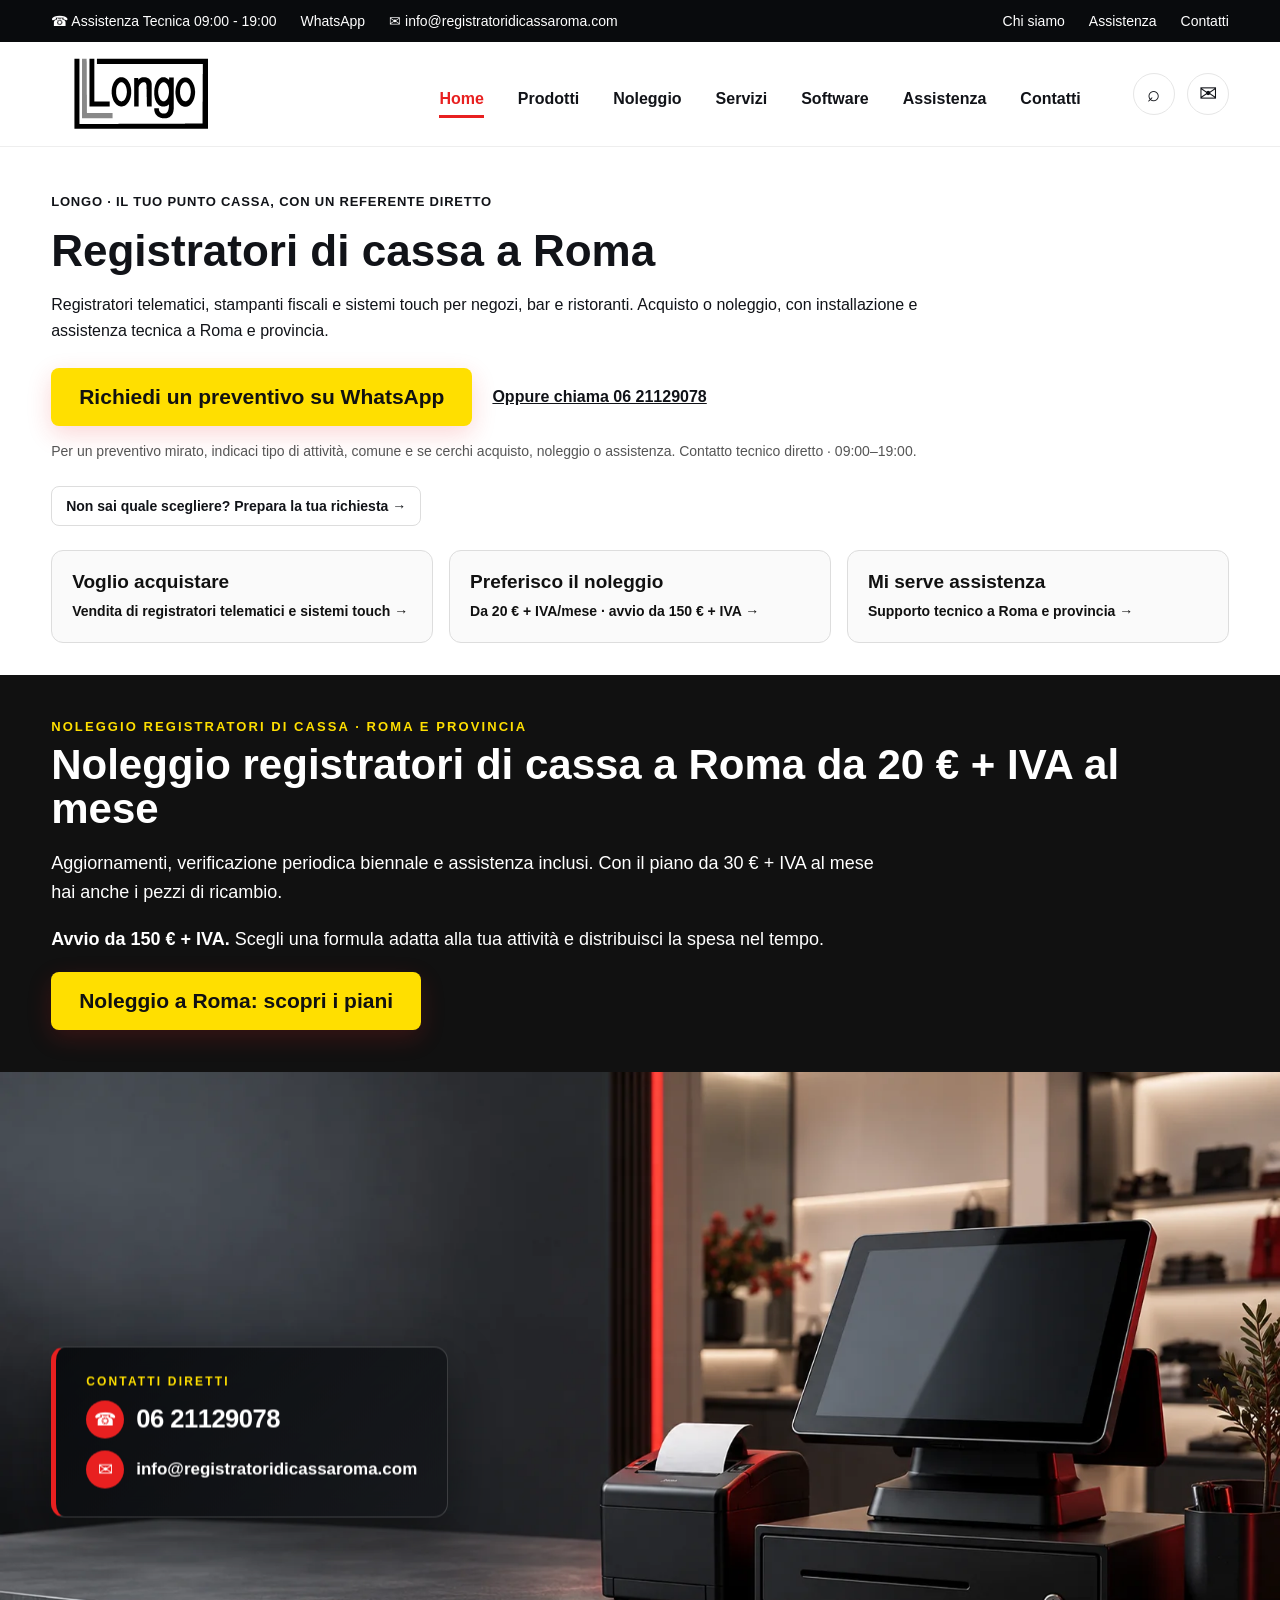
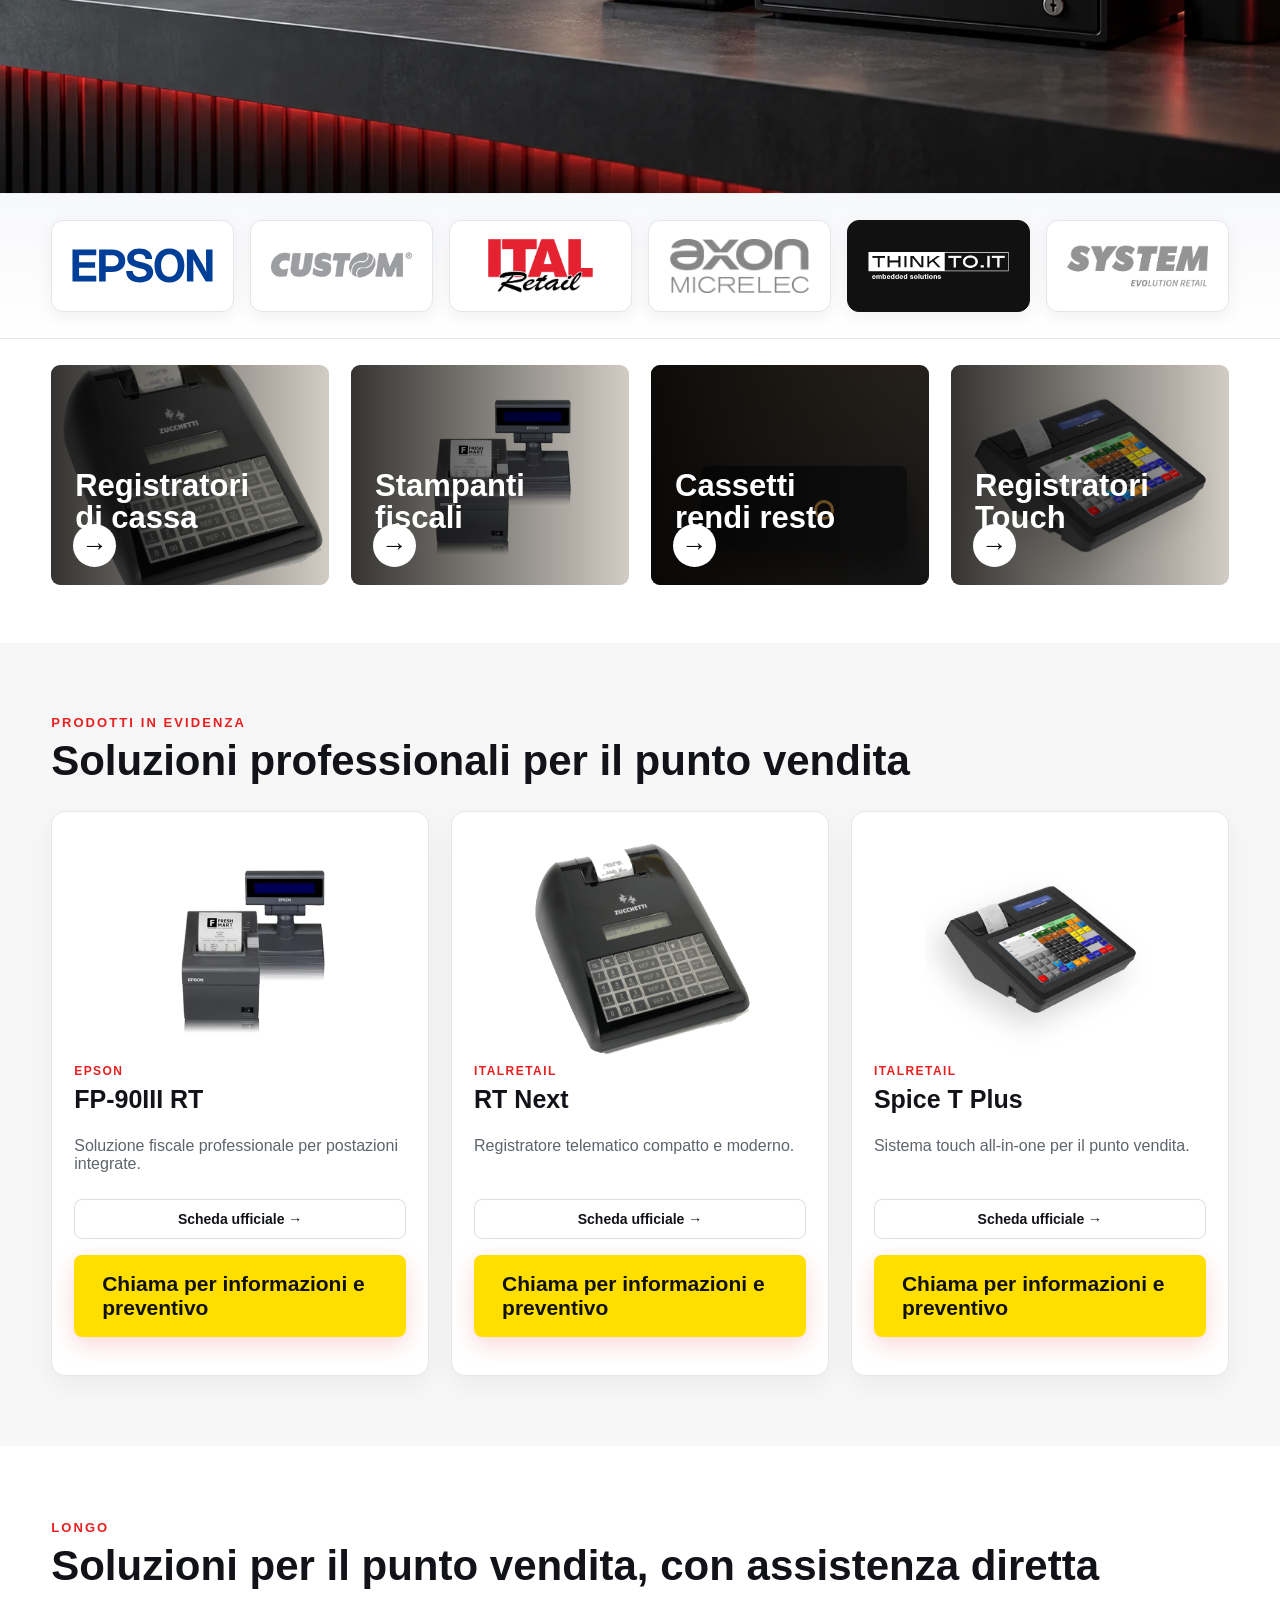
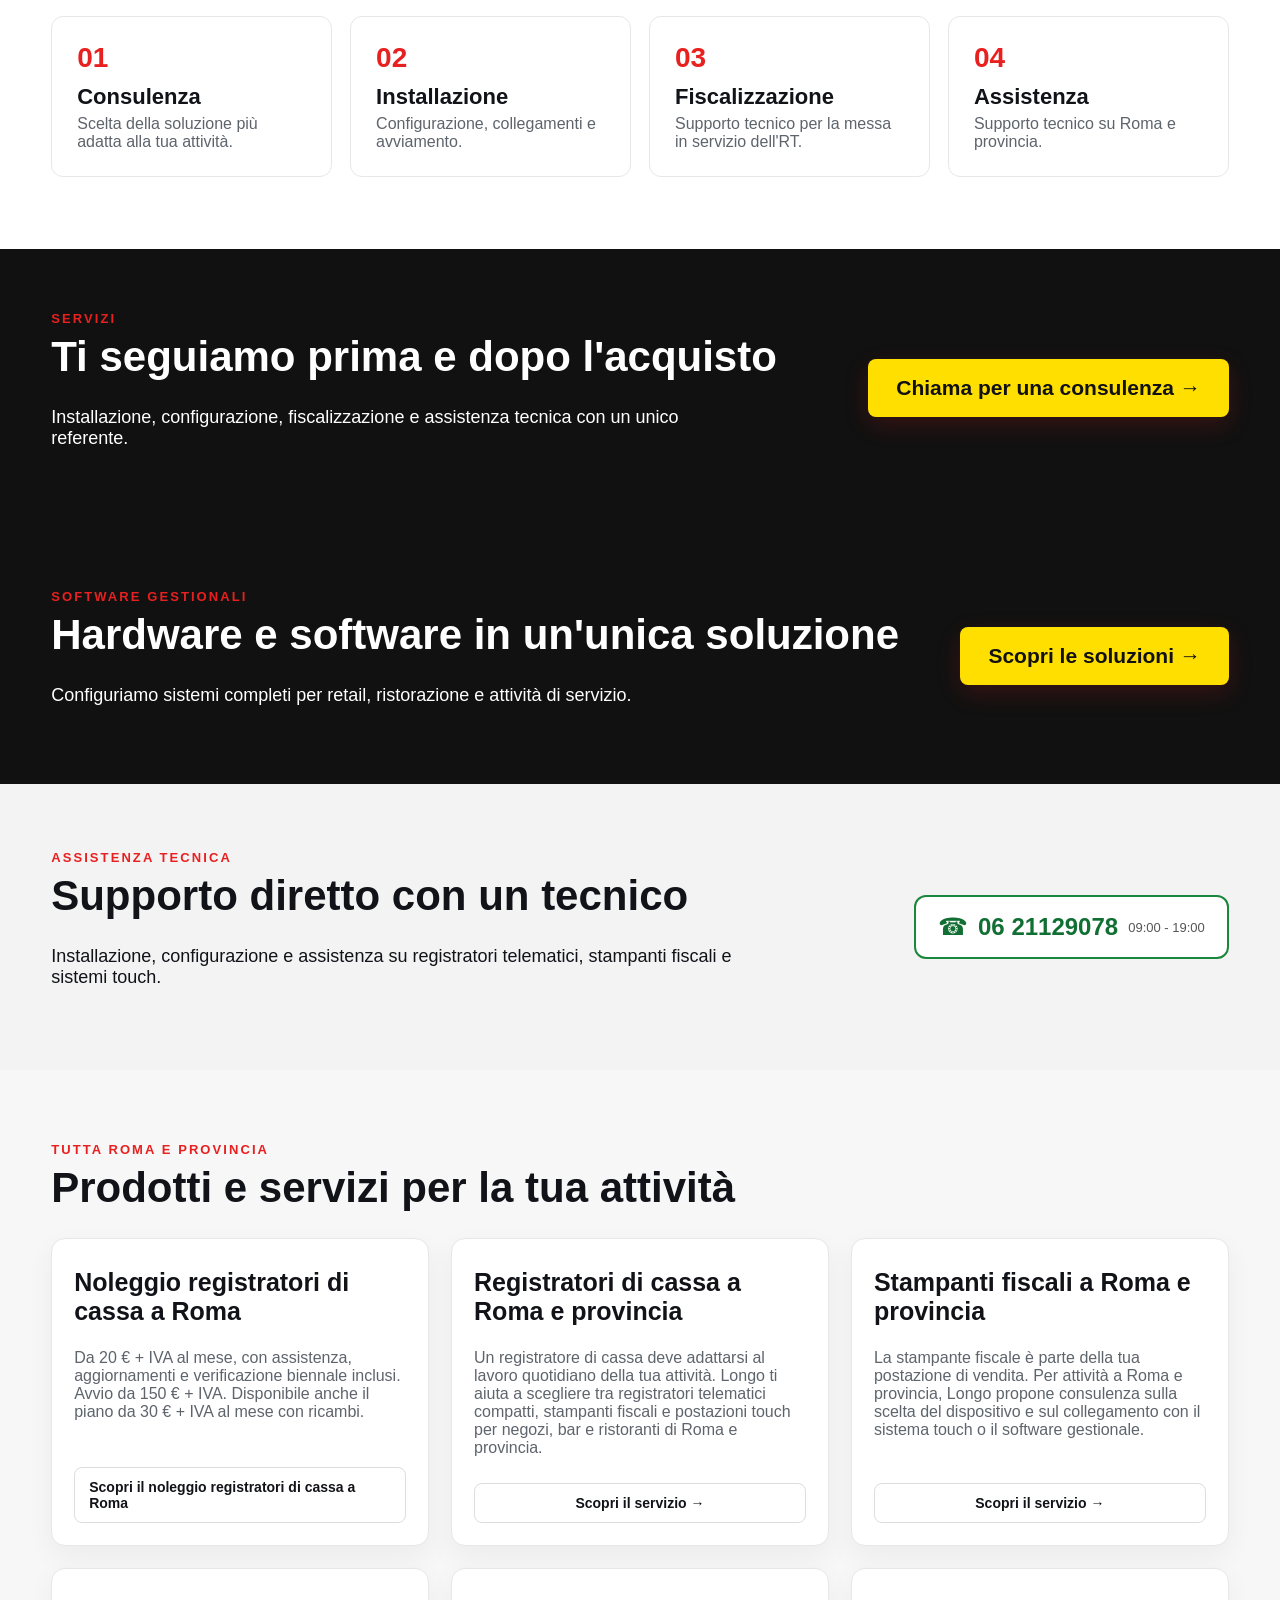
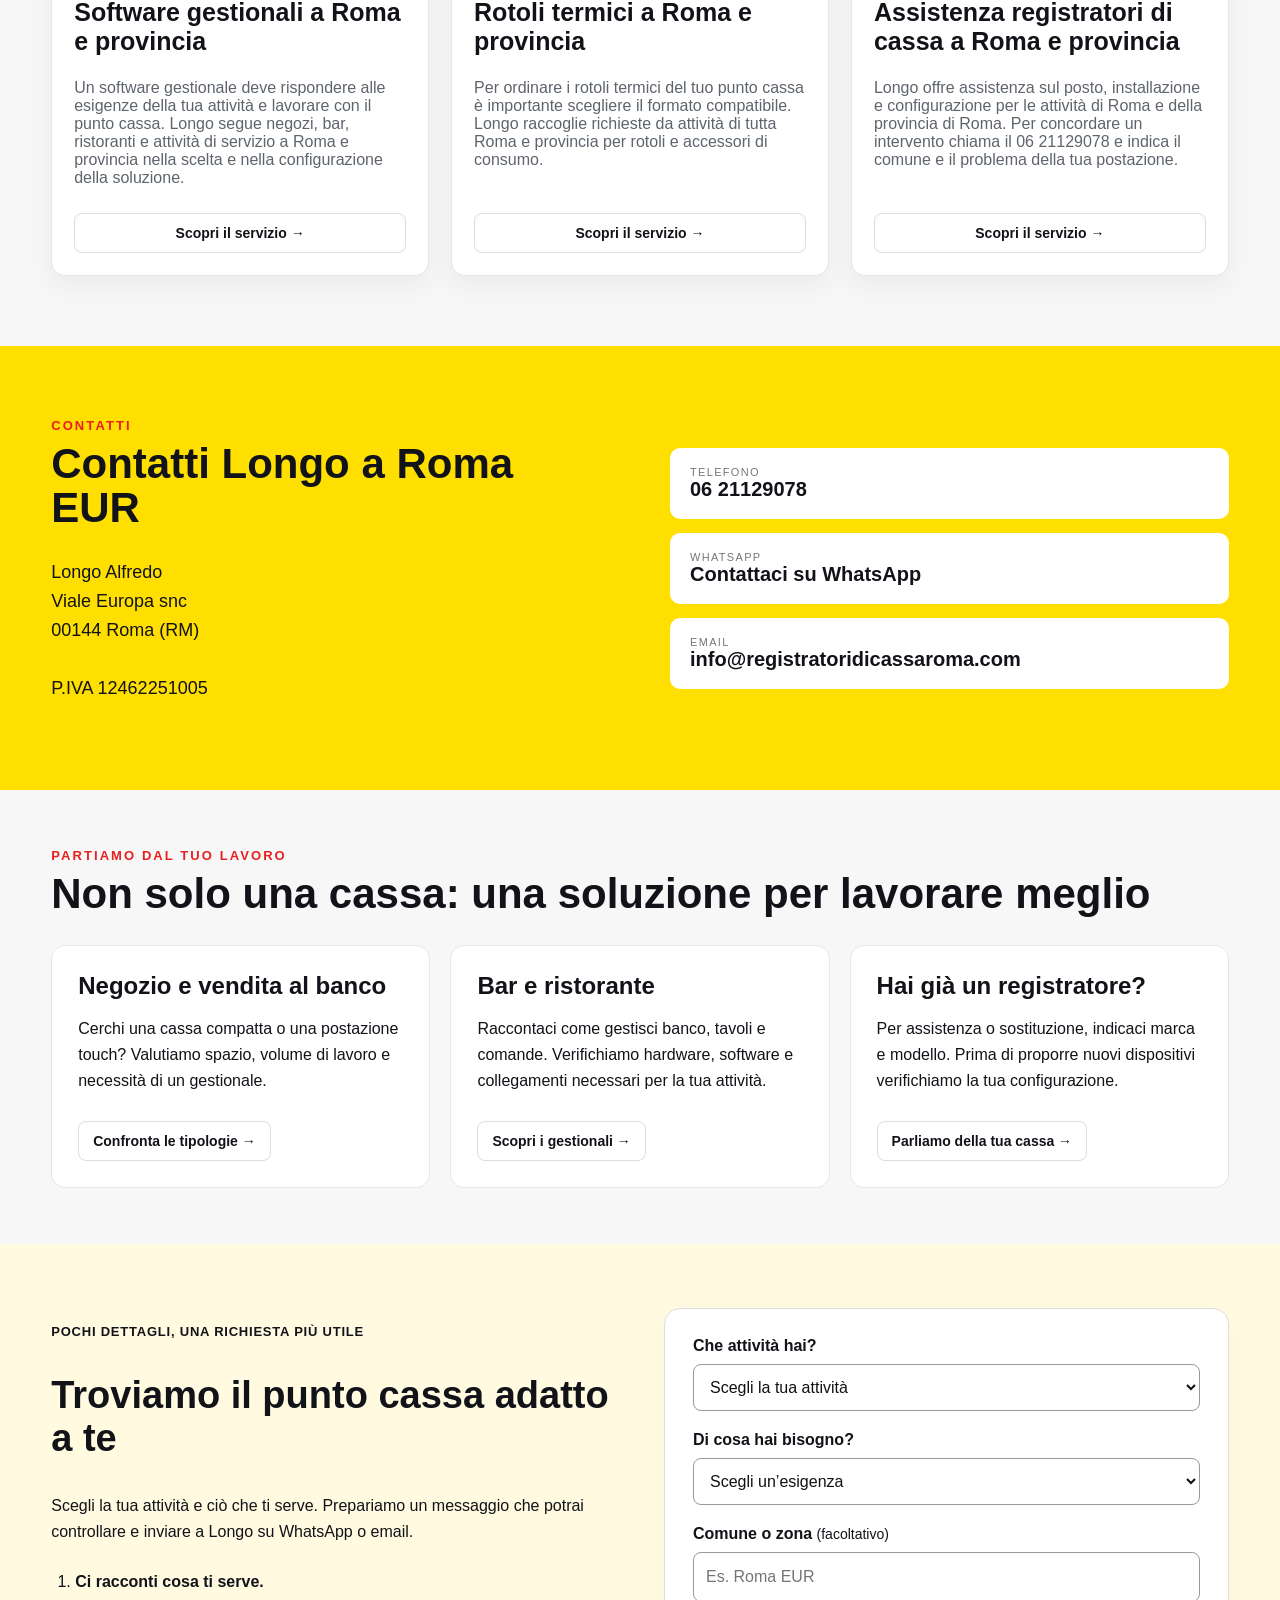
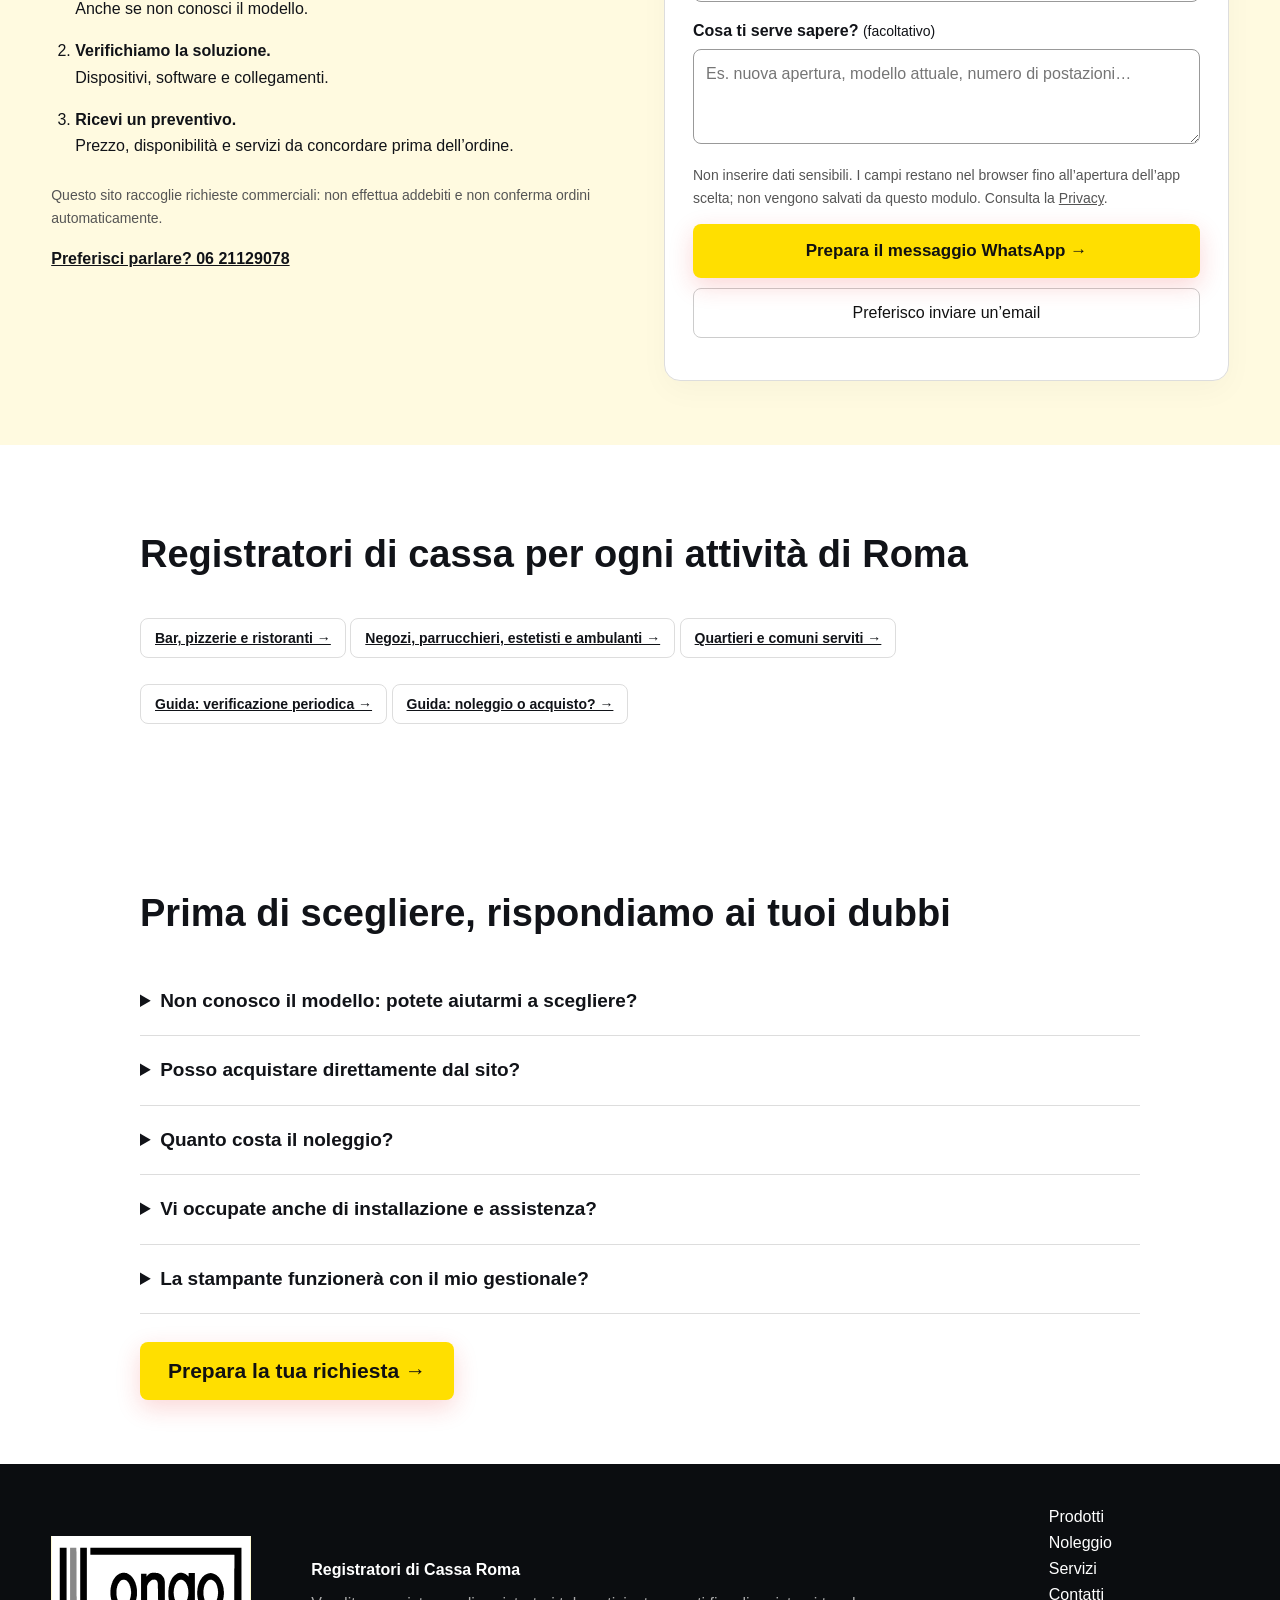
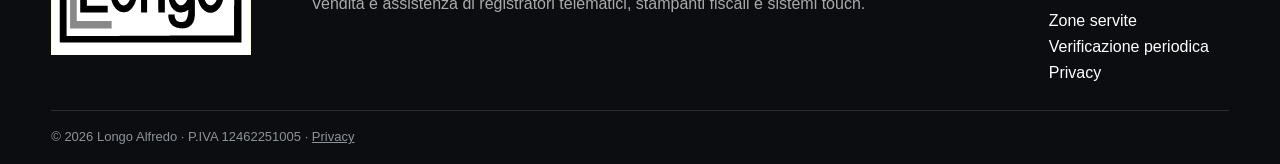
==== commit 760a8fd8: "SEO locale: pagine settori e zone, guide, FAQ e LocalBusiness schema, sitemap Co-Authored-By: Claude" ====
--- a/index.html
+++ b/index.html
@@ -19,7 +19,7 @@
 <meta property="og:url" content="https://www.registratoridicassaroma.com/">
 <meta property="og:site_name" content="Longo Registratori di Cassa">
 
-<script type="application/ld+json">{"@context":"https://schema.org","@type":"LocalBusiness","name":"Longo Registratori di Cassa","url":"https://www.registratoridicassaroma.com/","telephone":"+390621129078","email":"info@registratoridicassaroma.com","vatID":"IT12462251005","address":{"@type":"PostalAddress","streetAddress":"Viale Europa snc","postalCode":"00144","addressLocality":"Roma","addressRegion":"RM","addressCountry":"IT"},"areaServed":["Roma","Provincia di Roma"]}</script>
+<script type="application/ld+json">{"@context":"https://schema.org","@type":"LocalBusiness","name":"Longo Registratori di Cassa","url":"https://www.registratoridicassaroma.com/","telephone":"+390621129078","email":"info@registratoridicassaroma.com","vatID":"IT12462251005","address":{"@type":"PostalAddress","streetAddress":"Viale Europa snc","postalCode":"00144","addressLocality":"Roma","addressRegion":"RM","addressCountry":"IT"},"areaServed":[{"@type":"City","name":"Roma"},{"@type":"AdministrativeArea","name":"Provincia di Roma"}],"@id":"https://www.registratoridicassaroma.com/#azienda","description":"Vendita, noleggio, installazione e assistenza di registratori di cassa telematici, stampanti fiscali e sistemi touch a Roma e provincia.","image":"https://www.registratoridicassaroma.com/assets/hero-home-2026-09-18.webp","logo":"https://www.registratoridicassaroma.com/assets/logo-longo.svg","priceRange":"€€","brand":[{"@type":"Brand","name":"Epson"},{"@type":"Brand","name":"Custom"},{"@type":"Brand","name":"ItalRetail"},{"@type":"Brand","name":"Axon Micrelec"},{"@type":"Brand","name":"Think To IT"},{"@type":"Brand","name":"System Retail"}],"makesOffer":[{"@type":"Offer","name":"Noleggio registratore di cassa telematico","url":"https://www.registratoridicassaroma.com/noleggio-registratori-di-cassa-roma.html","priceSpecification":{"@type":"UnitPriceSpecification","price":"20","priceCurrency":"EUR","unitText":"mese","valueAddedTaxIncluded":false}}]}</script><script type="application/ld+json">{"@context":"https://schema.org","@type":"FAQPage","mainEntity":[{"@type":"Question","name":"Non conosco il modello: potete aiutarmi a scegliere?","acceptedAnswer":{"@type":"Answer","text":"Sì. Partiamo dal tipo di attività, dallo spazio disponibile e dalle funzioni necessarie. Se hai già una cassa, indicaci marca e modello per verificare compatibilità e alternative."}},{"@type":"Question","name":"Posso acquistare direttamente dal sito?","acceptedAnswer":{"@type":"Answer","text":"Su questo sito puoi richiedere un preventivo. Prezzo, disponibilità, configurazione e servizi vengono confermati prima dell’ordine. Non ti viene richiesto un pagamento automatico dal modulo."}},{"@type":"Question","name":"Quanto costa il noleggio?","acceptedAnswer":{"@type":"Answer","text":"I piani pubblicati partono da 20 € + IVA al mese, con avvio da 150 € + IVA. È disponibile anche il piano da 30 € + IVA al mese con ricambi. Leggi inclusioni e condizioni dei piani e chiedi un preventivo per la tua attività."}},{"@type":"Question","name":"Vi occupate anche di installazione e assistenza?","acceptedAnswer":{"@type":"Answer","text":"Offriamo installazione, configurazione e assistenza tecnica a Roma e provincia. Zona, tempi di intervento e costi sono da concordare in base alla richiesta."}},{"@type":"Question","name":"La stampante funzionerà con il mio gestionale?","acceptedAnswer":{"@type":"Answer","text":"La compatibilità va verificata prima dell’acquisto: indicaci nome e versione del software, marca e modello della stampante e collegamenti disponibili. Non tutti i dispositivi sono intercambiabili."}}]}</script>
 <meta property="og:image" content="https://www.registratoridicassaroma.com/assets/hero-home-2026-09-18.webp">
 <meta property="og:image:type" content="image/webp">
 <meta property="og:image:width" content="1672">
@@ -48,7 +48,7 @@
 <section id="noleggio" class="rental-home"><div class="container"><div class="section-title"><span>NOLEGGIO REGISTRATORI DI CASSA · ROMA E PROVINCIA</span><h2>Noleggio registratori di cassa a Roma da 20 € + IVA al mese</h2></div><p>Aggiornamenti, verificazione periodica biennale e assistenza inclusi. Con il piano da 30 € + IVA al mese hai anche i pezzi di ricambio.</p><p><strong>Avvio da 150 € + IVA.</strong> Scegli una formula adatta alla tua attività e distribuisci la spesa nel tempo.</p><a class="cta dark" href="noleggio-registratori-di-cassa-roma.html">Noleggio a Roma: scopri i piani</a></div></section>
 <section class="hero" style="background:#fff;overflow:hidden"><a href="#prodotti" aria-label="Scopri i nostri prodotti" style="display:block;width:100%"><img src="assets/hero-home-2026-09-18.webp" alt="Sistema touch POS con stampante fiscale e cassetto portadenaro" fetchpriority="high" decoding="async" style="display:block;width:100%;height:auto;max-width:none;object-fit:cover" width="1672" height="942"></a><div class="hero-contact-overlay" aria-label="Contatti rapidi"><span class="hero-contact-kicker">CONTATTI DIRETTI</span><a href="tel:+390621129078"><span class="hero-contact-icon" aria-hidden="true">☎</span><b>06 21129078</b></a><a class="hero-email" href="mailto:info@registratoridicassaroma.com"><span class="hero-contact-icon" aria-hidden="true">✉</span><b>info@registratoridicassaroma.com</b></a></div></section>
 <section id="marchi" class="brand-strip" aria-label="Marchi trattati"><div class="container brands-row"><div class="brand-slot"><img src="assets/brand-epson-official.svg" alt="Epson" loading="lazy" decoding="async" width="300" height="74"></div><div class="brand-slot"><img src="assets/brand-custom-local.webp" alt="Custom" loading="lazy" decoding="async" style="object-fit:cover;object-position:center 51%" width="220" height="198"></div><div class="brand-slot"><img src="assets/brand-italretail.jpg" alt="Italretail" loading="lazy" decoding="async" width="588" height="303"></div><div class="brand-slot"><img src="assets/brand-axon-local.webp" alt="Axon Micrelec" loading="lazy" decoding="async" width="294" height="114"></div><div class="brand-slot think"><img src="assets/brand-thinktoit-local.webp" alt="Think To IT" loading="lazy" decoding="async" width="256" height="48"></div><div class="brand-slot"><img src="assets/brand-systemretail.png" alt="System Retail" loading="lazy" decoding="async" width="383" height="131"></div></div></section>
-<section id="prodotti" class="categories"><div class="container category-grid"><a class="category-card" href="registratori-di-cassa-roma.html"><img src="assets/product-italretail-next.webp" alt="Registratori di cassa" loading="lazy" decoding="async" width="310" height="310"><div class="shade"></div><h2>Registratori<br>di cassa</h2><span>→</span></a><a class="category-card" href="stampanti-fiscali-roma.html"><img src="assets/product-epson-fp90iii.webp" alt="Stampanti fiscali" loading="lazy" decoding="async" width="527" height="388"><div class="shade"></div><h2>Stampanti<br>fiscali</h2><span>→</span></a><a class="category-card dark-card" href="#contatti"><div class="drawer-art"></div><div class="shade"></div><h2>Cassetti<br>rendi resto</h2><span>→</span></a><a class="category-card" href="software-gestionali-roma.html"><img src="assets/product-italretail-spice.webp" alt="Registratori Touch" loading="lazy" decoding="async" width="310" height="310"><div class="shade"></div><h2>Registratori<br>Touch</h2><span>→</span></a></div></section>
+<section id="prodotti" class="categories"><div class="container category-grid"><a class="category-card" href="registratori-di-cassa-roma.html"><img src="assets/product-italretail-next.webp" alt="Registratore di cassa telematico ItalRetail RT Next" loading="lazy" decoding="async" width="310" height="310"><div class="shade"></div><h2>Registratori<br>di cassa</h2><span>→</span></a><a class="category-card" href="stampanti-fiscali-roma.html"><img src="assets/product-epson-fp90iii.webp" alt="Stampante fiscale Epson FP-90III RT" loading="lazy" decoding="async" width="527" height="388"><div class="shade"></div><h2>Stampanti<br>fiscali</h2><span>→</span></a><a class="category-card dark-card" href="registratori-di-cassa-roma.html"><div class="drawer-art"></div><div class="shade"></div><h2>Cassetti<br>rendi resto</h2><span>→</span></a><a class="category-card" href="software-gestionali-roma.html"><img src="assets/product-italretail-spice.webp" alt="Sistema touch ItalRetail Spice T Plus" loading="lazy" decoding="async" width="310" height="310"><div class="shade"></div><h2>Registratori<br>Touch</h2><span>→</span></a></div></section>
 <section id="modelli" class="products-section"><div class="container"><div class="section-title"><span>PRODOTTI IN EVIDENZA</span><h2>Soluzioni professionali per il punto vendita</h2></div><div class="product-grid"><article><img src="assets/product-epson-fp90iii.webp" alt="Epson FP-90III RT" loading="lazy" decoding="async" width="527" height="388"><b>EPSON</b><h3>FP-90III RT</h3><p>Soluzione fiscale professionale per postazioni integrate.</p><a class="product-link" href="https://www.epson.it/it_IT/prodotti/stampanti/stampanti-pos/stampanti-pos/stampante-pos-(tm)/epson-fp-90iii-rt-(012je):-italy-fiscal,-ps,-lcd,-80mm,-k23,-e-rec,edg,ref/p/26830" target="_blank" rel="noopener">Scheda ufficiale →</a><p><a class="cta dark" href="tel:+390621129078">Chiama per informazioni e preventivo</a></p></article><article><img src="assets/product-italretail-next.webp" alt="ItalRetail RT Next" loading="lazy" decoding="async" width="310" height="310"><b>ITALRETAIL</b><h3>RT Next</h3><p>Registratore telematico compatto e moderno.</p><a class="product-link" href="https://italretail.it/it/prodotti/registratori-telematici/" target="_blank" rel="noopener">Scheda ufficiale →</a><p><a class="cta dark" href="tel:+390621129078">Chiama per informazioni e preventivo</a></p></article><article><img src="assets/product-italretail-spice.webp" alt="ItalRetail Spice T Plus" loading="lazy" decoding="async" width="310" height="310"><b>ITALRETAIL</b><h3>Spice T Plus</h3><p>Sistema touch all-in-one per il punto vendita.</p><a class="product-link" href="https://italretail.it/it/prodotti/sistemi-evoluti-di-punto-cassa/spice-t-plus/" target="_blank" rel="noopener">Scheda ufficiale →</a><p><a class="cta dark" href="tel:+390621129078">Chiama per informazioni e preventivo</a></p></article></div></div></section>
 <section id="azienda" class="services"><div class="container"><div class="section-title"><span>LONGO</span><h2>Soluzioni per il punto vendita, con assistenza diretta</h2></div><div class="service-grid"><article><b>01</b><h3>Consulenza</h3><p>Scelta della soluzione più adatta alla tua attività.</p></article><article><b>02</b><h3>Installazione</h3><p>Configurazione, collegamenti e avviamento.</p></article><article><b>03</b><h3>Fiscalizzazione</h3><p>Supporto tecnico per la messa in servizio dell'RT.</p></article><article><b>04</b><h3>Assistenza</h3><p>Supporto tecnico su Roma e provincia.</p></article></div></div></section>
 <section id="servizi" class="software"><div class="container split"><div><span>SERVIZI</span><h2>Ti seguiamo prima e dopo l'acquisto</h2><p>Installazione, configurazione, fiscalizzazione e assistenza tecnica con un unico referente.</p></div><a class="cta dark" href="tel:+390621129078">Chiama per una consulenza →</a></div></section>
@@ -58,9 +58,10 @@
 <section id="contatti" class="contact"><div class="container contact-grid"><div><span>CONTATTI</span><h2>Contatti Longo a Roma EUR</h2><p>Longo Alfredo<br>Viale Europa snc<br>00144 Roma (RM)<br><br>P.IVA 12462251005</p></div><div class="contact-cards"><a href="tel:+390621129078"><small>TELEFONO</small><b>06 21129078</b></a><a href="https://wa.me/390621129078" target="_blank" rel="noopener"><small>WHATSAPP</small><b>Contattaci su WhatsApp</b></a><a href="mailto:info@registratoridicassaroma.com"><small>EMAIL</small><b>info@registratoridicassaroma.com</b></a></div></div></section>
 <section class="buying-guide" aria-labelledby="guida-titolo"><div class="container"><div class="section-title"><span>PARTIAMO DAL TUO LAVORO</span><h2 id="guida-titolo">Non solo una cassa: una soluzione per lavorare meglio</h2></div><div class="buying-grid"><article><h3>Negozio e vendita al banco</h3><p>Cerchi una cassa compatta o una postazione touch? Valutiamo spazio, volume di lavoro e necessità di un gestionale.</p><a class="product-link" href="registratori-di-cassa-roma.html">Confronta le tipologie →</a></article><article><h3>Bar e ristorante</h3><p>Raccontaci come gestisci banco, tavoli e comande. Verifichiamo hardware, software e collegamenti necessari per la tua attività.</p><a class="product-link" href="software-gestionali-roma.html">Scopri i gestionali →</a></article><article><h3>Hai già un registratore?</h3><p>Per assistenza o sostituzione, indicaci marca e modello. Prima di proporre nuovi dispositivi verifichiamo la tua configurazione.</p><a class="product-link" href="assistenza-registratori-roma-provincia.html">Parliamo della tua cassa →</a></article></div></div></section>
 <section id="preventivo-guidato" class="quote-section" aria-labelledby="preventivo-titolo"><div class="container quote-layout"><div><p class="sales-kicker">POCHI DETTAGLI, UNA RICHIESTA PIÙ UTILE</p><h2 id="preventivo-titolo">Troviamo il punto cassa adatto a te</h2><p>Scegli la tua attività e ciò che ti serve. Prepariamo un messaggio che potrai controllare e inviare a Longo su WhatsApp o email.</p><ol class="quote-steps"><li><strong>Ci racconti cosa ti serve.</strong> Anche se non conosci il modello.</li><li><strong>Verifichiamo la soluzione.</strong> Dispositivi, software e collegamenti.</li><li><strong>Ricevi un preventivo.</strong> Prezzo, disponibilità e servizi da concordare prima dell’ordine.</li></ol><p class="sales-note">Questo sito raccoglie richieste commerciali: non effettua addebiti e non conferma ordini automaticamente.</p><p><a class="sales-phone" href="tel:+390621129078">Preferisci parlare? 06 21129078</a></p></div><form id="quote-form" class="quote-form"><label for="quote-business">Che attività hai?</label><select id="quote-business" name="business" required><option value="">Scegli la tua attività</option><option>Negozio</option><option>Bar</option><option>Ristorante o pizzeria</option><option>Altra attività</option></select><label for="quote-need">Di cosa hai bisogno?</label><select id="quote-need" name="need" required><option value="">Scegli un’esigenza</option><option>Acquistare un registratore di cassa</option><option>Noleggiare un registratore di cassa</option><option>Sistema touch con gestionale</option><option>Stampante fiscale</option><option>Assistenza o sostituzione</option><option>Non so ancora: vorrei un consiglio</option></select><label for="quote-town">Comune o zona <span>(facoltativo)</span></label><input id="quote-town" name="town" maxlength="80" placeholder="Es. Roma EUR" autocomplete="address-level2"><label for="quote-notes">Cosa ti serve sapere? <span>(facoltativo)</span></label><textarea id="quote-notes" name="notes" rows="3" maxlength="500" placeholder="Es. nuova apertura, modello attuale, numero di postazioni…"></textarea><p class="sales-note">Non inserire dati sensibili. I campi restano nel browser fino all’apertura dell’app scelta; non vengono salvati da questo modulo. Consulta la <a href="privacy.html">Privacy</a>.</p><button class="cta dark" type="submit">Prepara il messaggio WhatsApp →</button><button class="quote-email" type="submit" name="channel" value="email">Preferisco inviare un’email</button><p id="quote-status" role="status"></p><noscript><p>Per preparare il messaggio serve JavaScript. Puoi comunque <a href="mailto:info@registratoridicassaroma.com">scriverci un’email</a> o chiamare il 06 21129078.</p></noscript></form></div></section>
+<section class="buying-faq container" aria-labelledby="settori-titolo"><h2 id="settori-titolo">Registratori di cassa per ogni attività di Roma</h2><p><a class="product-link" href="registratori-di-cassa-bar-ristoranti-roma.html">Bar, pizzerie e ristoranti →</a> <a class="product-link" href="registratori-di-cassa-negozi-roma.html">Negozi, parrucchieri, estetisti e ambulanti →</a> <a class="product-link" href="zone-servite-roma-provincia.html">Quartieri e comuni serviti →</a></p><p><a class="product-link" href="verificazione-periodica-registratore-telematico-roma.html">Guida: verificazione periodica →</a> <a class="product-link" href="noleggio-o-acquisto-registratore-di-cassa.html">Guida: noleggio o acquisto? →</a></p></section>
 <section class="buying-faq container" aria-labelledby="faq-titolo"><h2 id="faq-titolo">Prima di scegliere, rispondiamo ai tuoi dubbi</h2><details><summary>Non conosco il modello: potete aiutarmi a scegliere?</summary><p>Sì. Partiamo dal tipo di attività, dallo spazio disponibile e dalle funzioni necessarie. Se hai già una cassa, indicaci marca e modello per verificare compatibilità e alternative.</p></details><details><summary>Posso acquistare direttamente dal sito?</summary><p>Su questo sito puoi richiedere un preventivo. Prezzo, disponibilità, configurazione e servizi vengono confermati prima dell’ordine. Non ti viene richiesto un pagamento automatico dal modulo.</p></details><details><summary>Quanto costa il noleggio?</summary><p>I piani pubblicati partono da 20 € + IVA al mese, con avvio da 150 € + IVA. È disponibile anche il piano da 30 € + IVA al mese con ricambi. <a href="noleggio-registratori-di-cassa-roma.html">Leggi inclusioni e condizioni dei piani</a> e chiedi un preventivo per la tua attività.</p></details><details><summary>Vi occupate anche di installazione e assistenza?</summary><p>Offriamo installazione, configurazione e assistenza tecnica a Roma e provincia. Zona, tempi di intervento e costi sono da concordare in base alla richiesta.</p></details><details><summary>La stampante funzionerà con il mio gestionale?</summary><p>La compatibilità va verificata prima dell’acquisto: indicaci nome e versione del software, marca e modello della stampante e collegamenti disponibili. Non tutti i dispositivi sono intercambiabili.</p></details><a class="cta dark" href="#preventivo-guidato">Prepara la tua richiesta →</a></section>
 </main>
-<footer><div class="container footer-row"><img src="assets/logo-longo.svg" alt="Longo" loading="lazy" decoding="async" width="1024" height="613"><div><b>Registratori di Cassa Roma</b><p>Vendita e assistenza di registratori telematici, stampanti fiscali e sistemi touch.</p></div><div><a href="#prodotti">Prodotti</a><a href="noleggio-registratori-di-cassa-roma.html">Noleggio</a><a href="#servizi">Servizi</a><a href="#contatti">Contatti</a><a href="privacy.html">Privacy</a></div></div><div class="container copyright">© 2026 Longo Alfredo · P.IVA 12462251005 · <a href="privacy.html">Privacy</a></div></footer>
+<footer><div class="container footer-row"><img src="assets/logo-longo.svg" alt="Longo" loading="lazy" decoding="async" width="1024" height="613"><div><b>Registratori di Cassa Roma</b><p>Vendita e assistenza di registratori telematici, stampanti fiscali e sistemi touch.</p></div><div><a href="#prodotti">Prodotti</a><a href="noleggio-registratori-di-cassa-roma.html">Noleggio</a><a href="#servizi">Servizi</a><a href="#contatti">Contatti</a><a href="zone-servite-roma-provincia.html">Zone servite</a><a href="verificazione-periodica-registratore-telematico-roma.html">Verificazione periodica</a><a href="privacy.html">Privacy</a></div></div><div class="container copyright">© 2026 Longo Alfredo · P.IVA 12462251005 · <a href="privacy.html">Privacy</a></div></footer>
 <div class="sales-mobile" role="group" aria-label="Contatta Longo"><a href="tel:+390621129078">☎ Chiama ora</a><a href="https://wa.me/390621129078?text=Buongiorno%2C%20vorrei%20informazioni%20sui%20registratori%20di%20cassa%20a%20Roma." target="_blank" rel="noopener">Scrivi su WhatsApp</a></div>
 <script src="script.js"></script>
 </body>
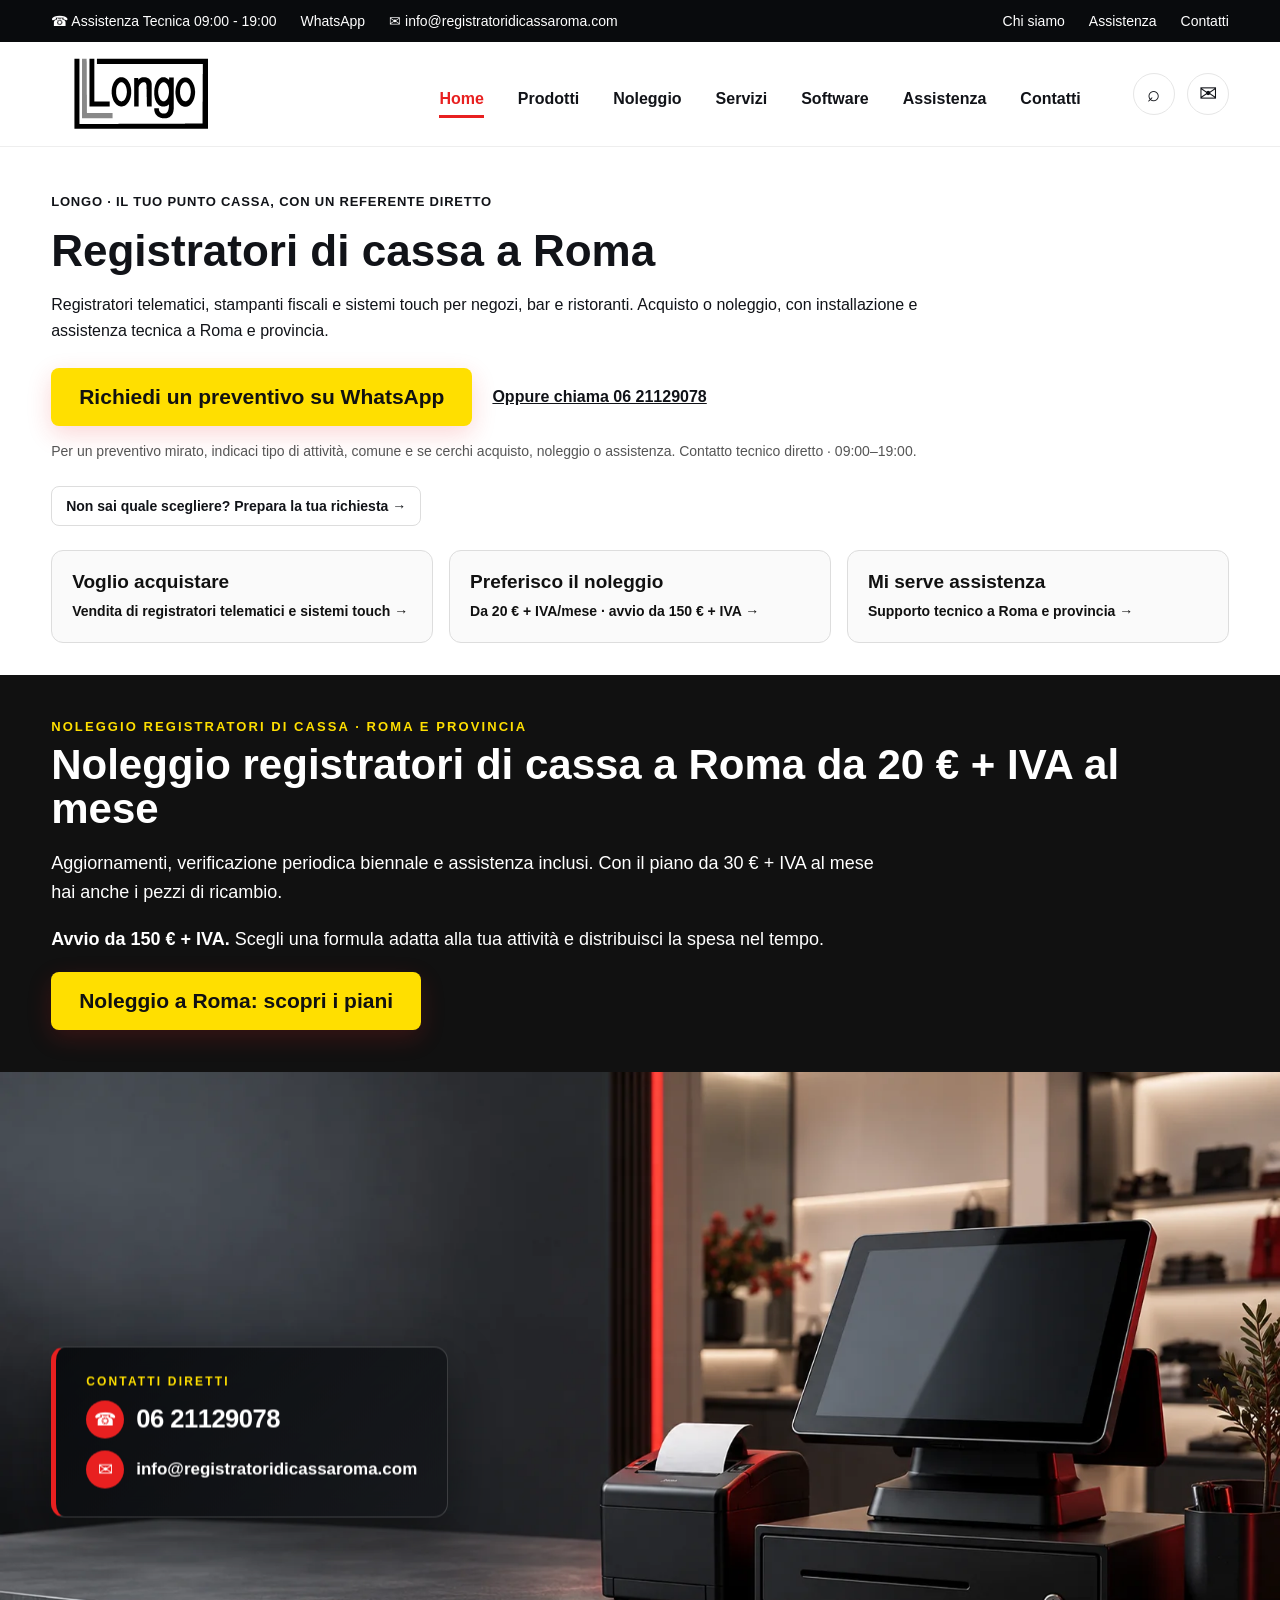
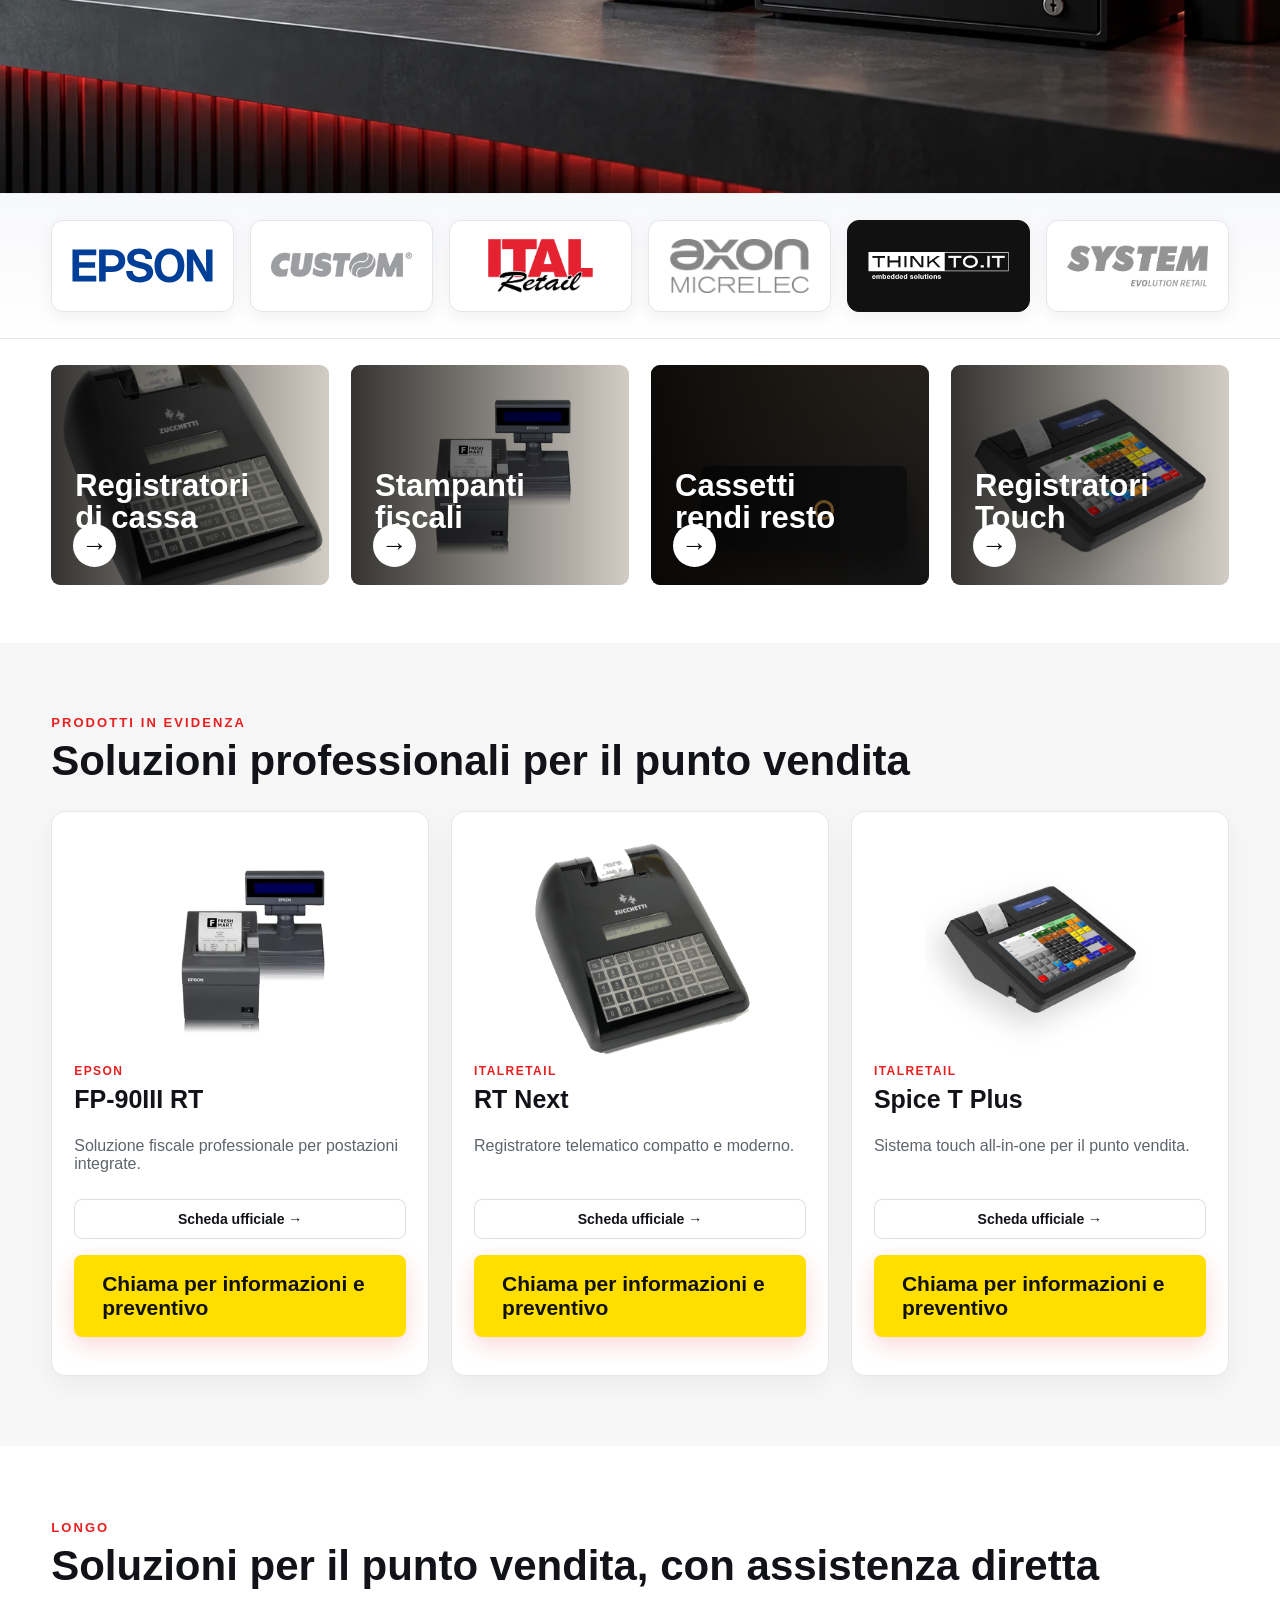
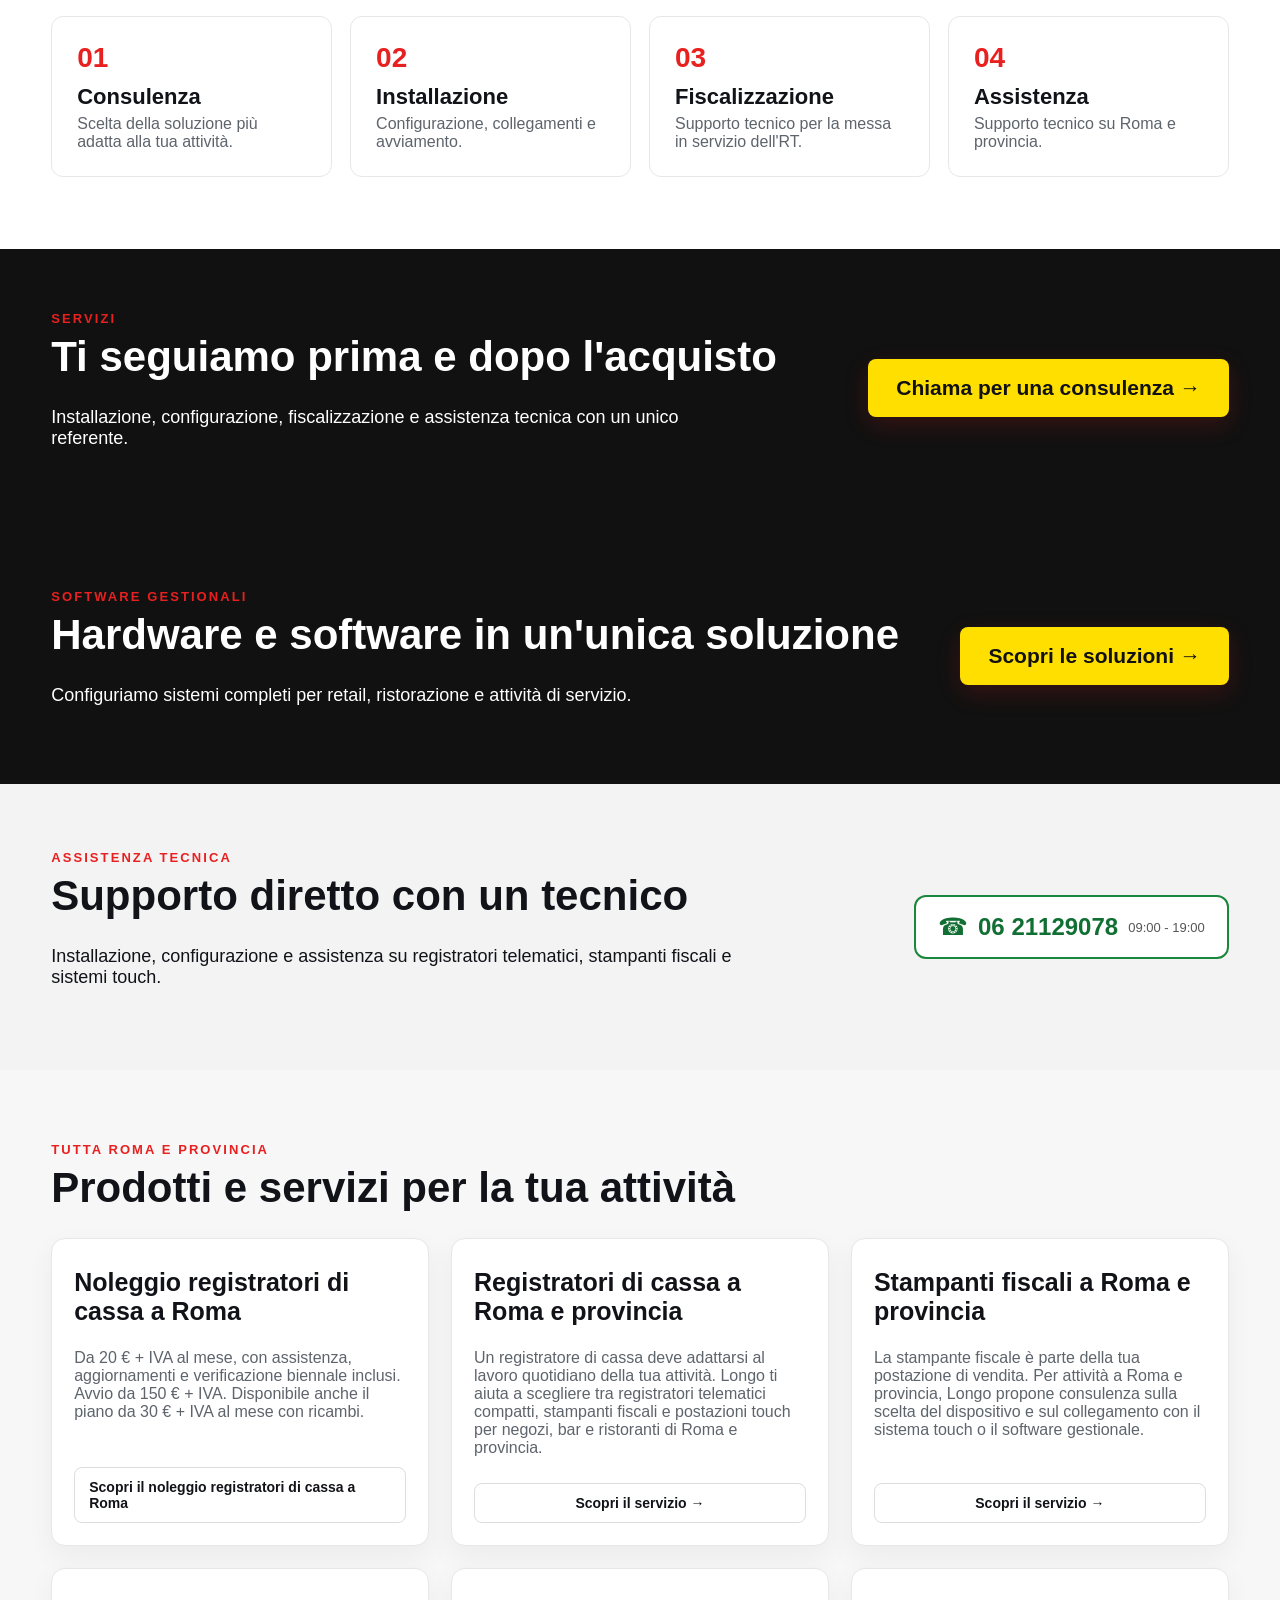
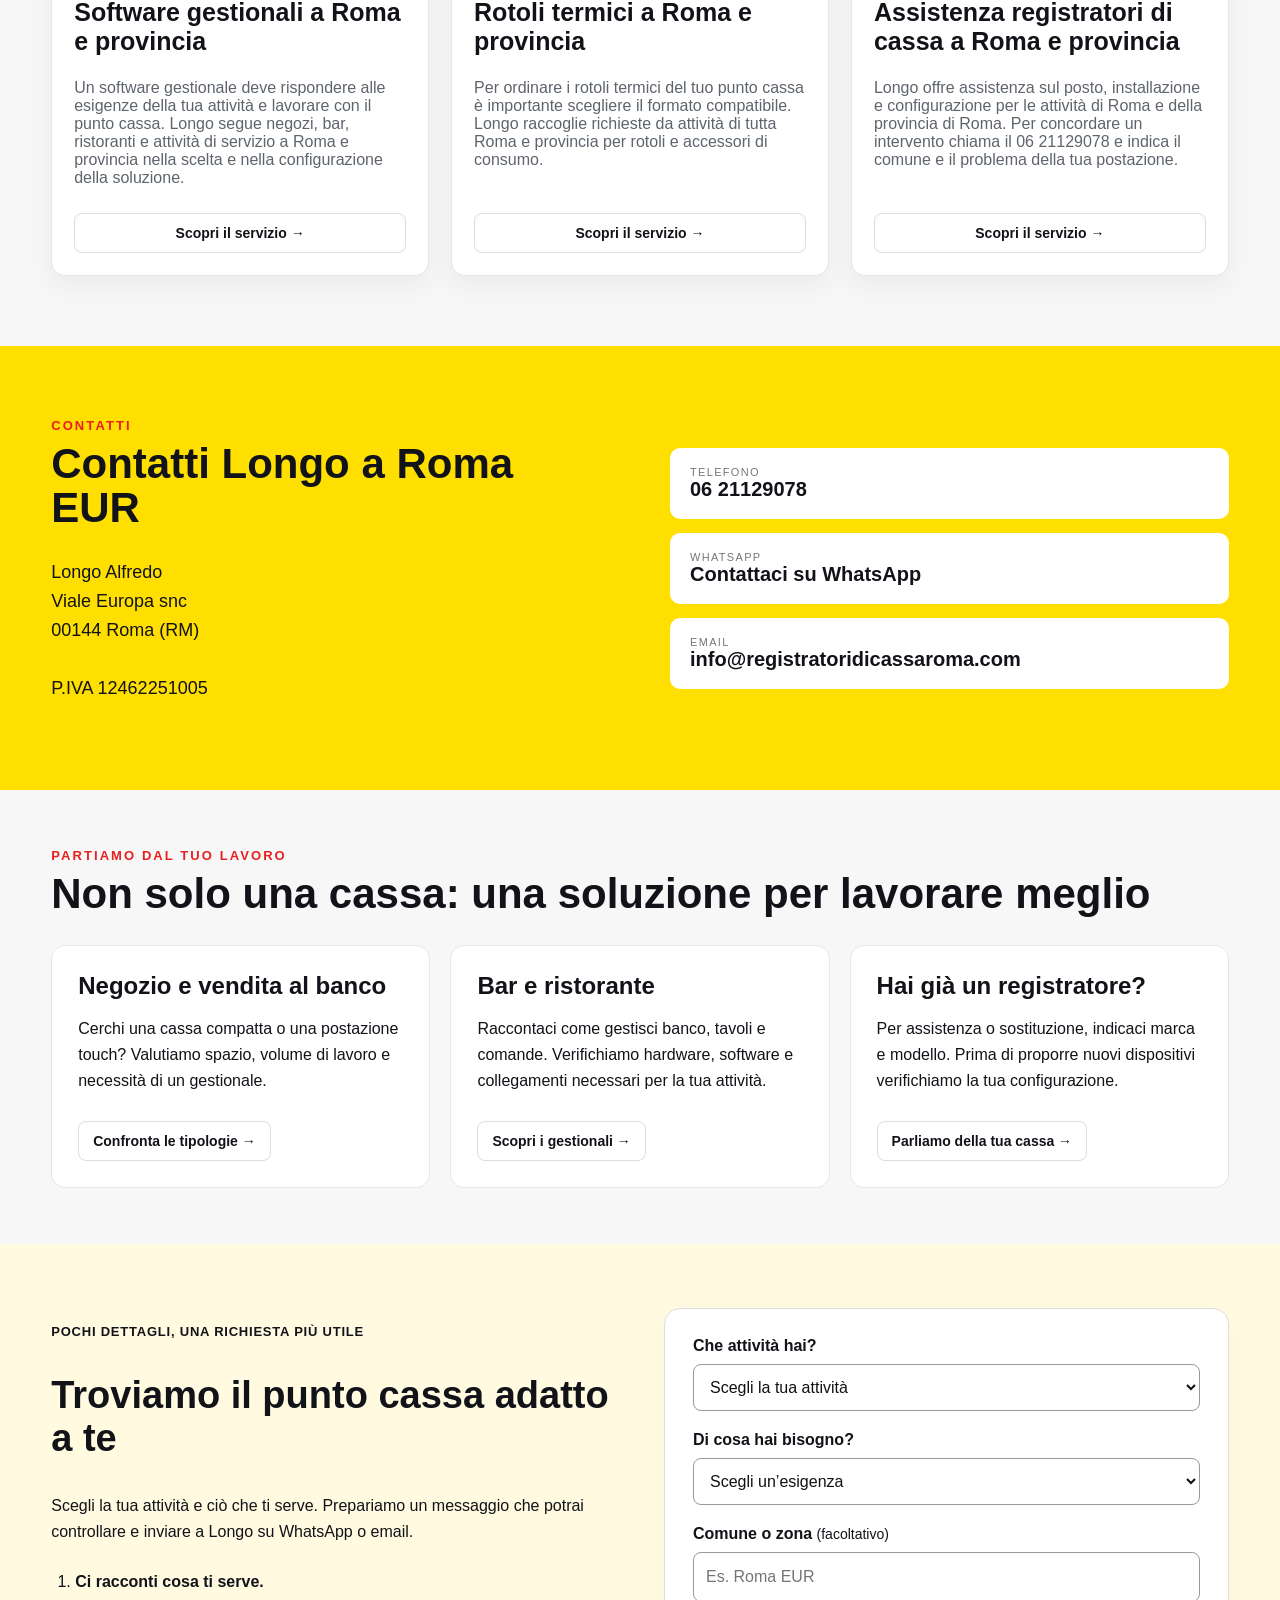
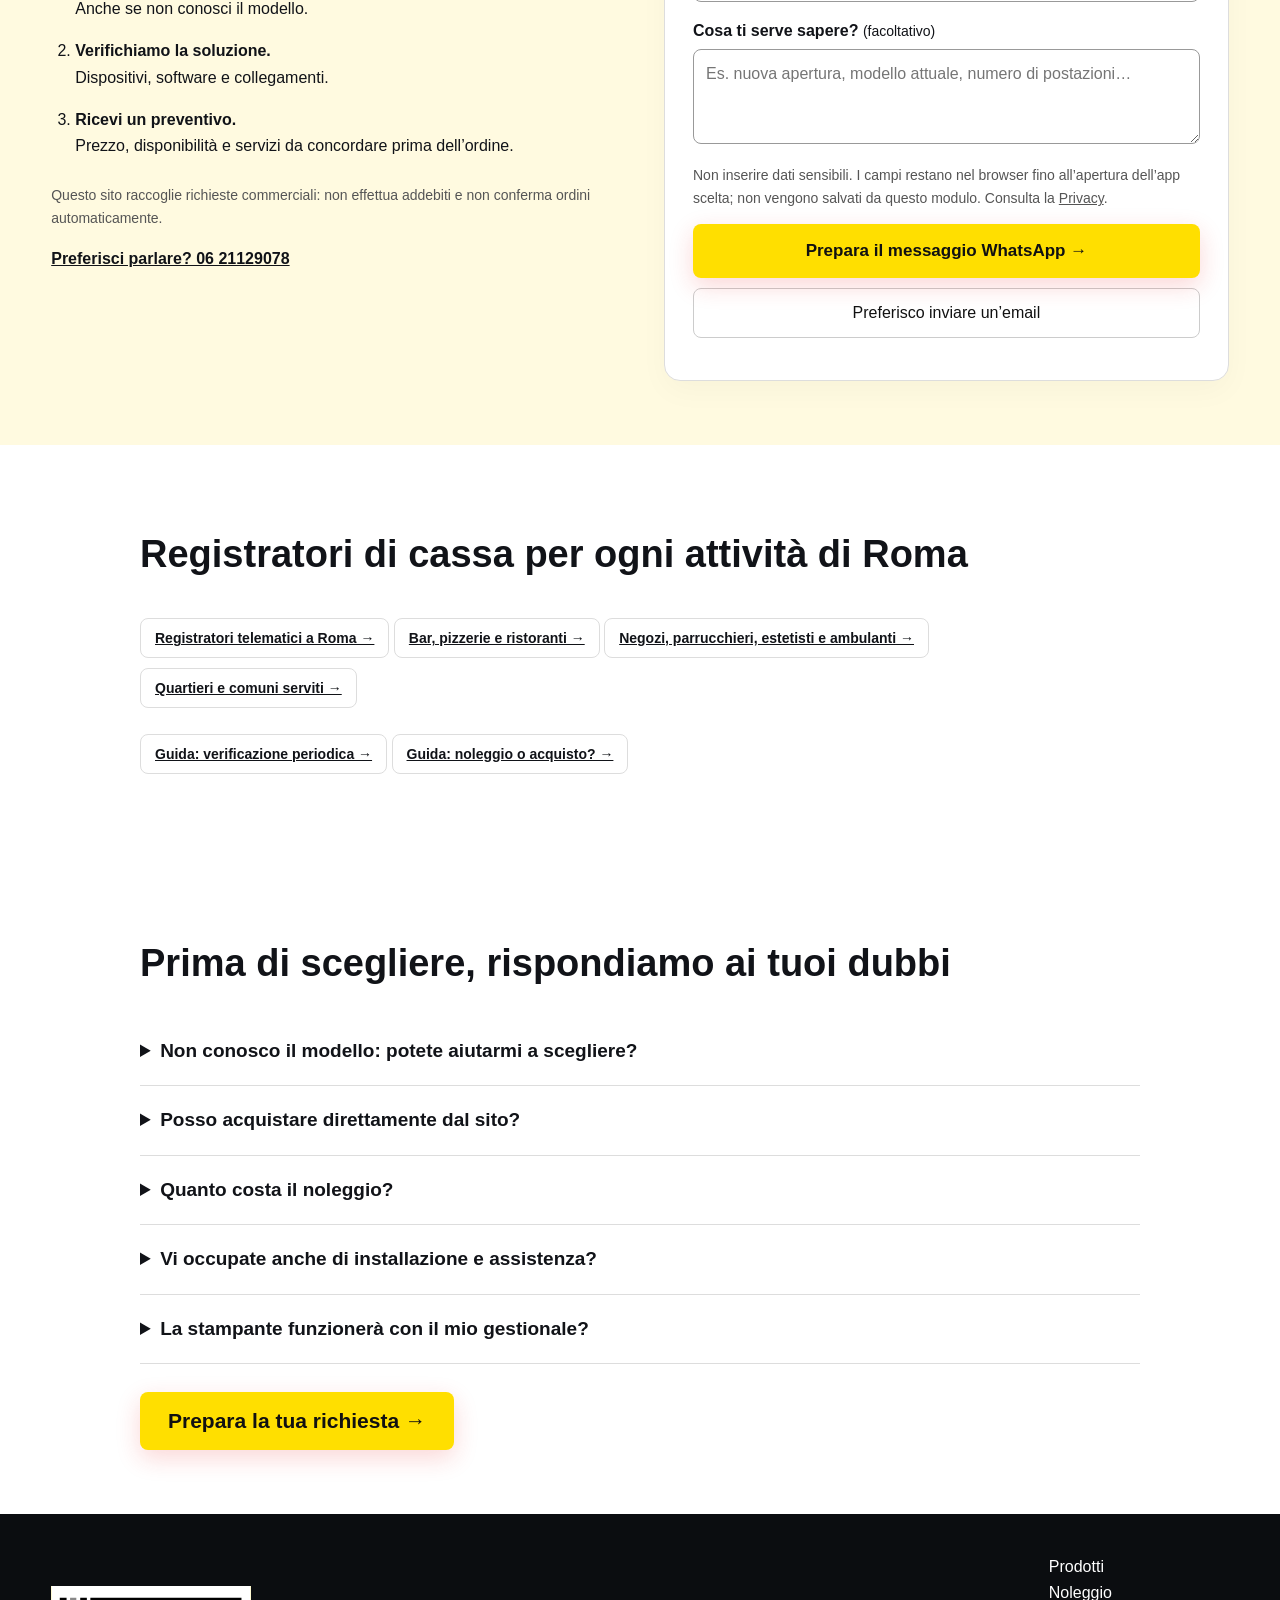
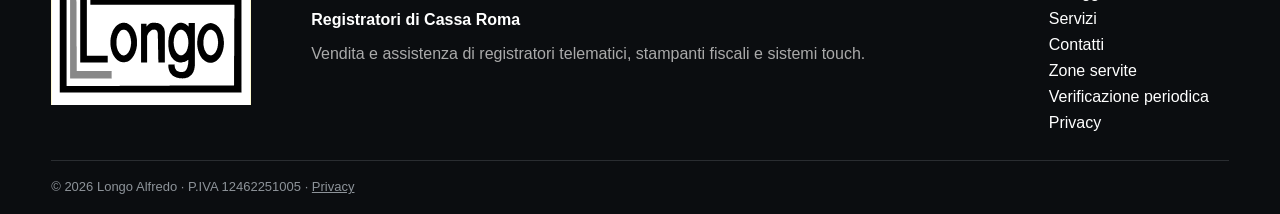
==== commit fcbcaa0b: "SEO: collega pagina registratori telematici Roma" ====
--- a/index.html
+++ b/index.html
@@ -58,7 +58,7 @@
 <section id="contatti" class="contact"><div class="container contact-grid"><div><span>CONTATTI</span><h2>Contatti Longo a Roma EUR</h2><p>Longo Alfredo<br>Viale Europa snc<br>00144 Roma (RM)<br><br>P.IVA 12462251005</p></div><div class="contact-cards"><a href="tel:+390621129078"><small>TELEFONO</small><b>06 21129078</b></a><a href="https://wa.me/390621129078" target="_blank" rel="noopener"><small>WHATSAPP</small><b>Contattaci su WhatsApp</b></a><a href="mailto:info@registratoridicassaroma.com"><small>EMAIL</small><b>info@registratoridicassaroma.com</b></a></div></div></section>
 <section class="buying-guide" aria-labelledby="guida-titolo"><div class="container"><div class="section-title"><span>PARTIAMO DAL TUO LAVORO</span><h2 id="guida-titolo">Non solo una cassa: una soluzione per lavorare meglio</h2></div><div class="buying-grid"><article><h3>Negozio e vendita al banco</h3><p>Cerchi una cassa compatta o una postazione touch? Valutiamo spazio, volume di lavoro e necessità di un gestionale.</p><a class="product-link" href="registratori-di-cassa-roma.html">Confronta le tipologie →</a></article><article><h3>Bar e ristorante</h3><p>Raccontaci come gestisci banco, tavoli e comande. Verifichiamo hardware, software e collegamenti necessari per la tua attività.</p><a class="product-link" href="software-gestionali-roma.html">Scopri i gestionali →</a></article><article><h3>Hai già un registratore?</h3><p>Per assistenza o sostituzione, indicaci marca e modello. Prima di proporre nuovi dispositivi verifichiamo la tua configurazione.</p><a class="product-link" href="assistenza-registratori-roma-provincia.html">Parliamo della tua cassa →</a></article></div></div></section>
 <section id="preventivo-guidato" class="quote-section" aria-labelledby="preventivo-titolo"><div class="container quote-layout"><div><p class="sales-kicker">POCHI DETTAGLI, UNA RICHIESTA PIÙ UTILE</p><h2 id="preventivo-titolo">Troviamo il punto cassa adatto a te</h2><p>Scegli la tua attività e ciò che ti serve. Prepariamo un messaggio che potrai controllare e inviare a Longo su WhatsApp o email.</p><ol class="quote-steps"><li><strong>Ci racconti cosa ti serve.</strong> Anche se non conosci il modello.</li><li><strong>Verifichiamo la soluzione.</strong> Dispositivi, software e collegamenti.</li><li><strong>Ricevi un preventivo.</strong> Prezzo, disponibilità e servizi da concordare prima dell’ordine.</li></ol><p class="sales-note">Questo sito raccoglie richieste commerciali: non effettua addebiti e non conferma ordini automaticamente.</p><p><a class="sales-phone" href="tel:+390621129078">Preferisci parlare? 06 21129078</a></p></div><form id="quote-form" class="quote-form"><label for="quote-business">Che attività hai?</label><select id="quote-business" name="business" required><option value="">Scegli la tua attività</option><option>Negozio</option><option>Bar</option><option>Ristorante o pizzeria</option><option>Altra attività</option></select><label for="quote-need">Di cosa hai bisogno?</label><select id="quote-need" name="need" required><option value="">Scegli un’esigenza</option><option>Acquistare un registratore di cassa</option><option>Noleggiare un registratore di cassa</option><option>Sistema touch con gestionale</option><option>Stampante fiscale</option><option>Assistenza o sostituzione</option><option>Non so ancora: vorrei un consiglio</option></select><label for="quote-town">Comune o zona <span>(facoltativo)</span></label><input id="quote-town" name="town" maxlength="80" placeholder="Es. Roma EUR" autocomplete="address-level2"><label for="quote-notes">Cosa ti serve sapere? <span>(facoltativo)</span></label><textarea id="quote-notes" name="notes" rows="3" maxlength="500" placeholder="Es. nuova apertura, modello attuale, numero di postazioni…"></textarea><p class="sales-note">Non inserire dati sensibili. I campi restano nel browser fino all’apertura dell’app scelta; non vengono salvati da questo modulo. Consulta la <a href="privacy.html">Privacy</a>.</p><button class="cta dark" type="submit">Prepara il messaggio WhatsApp →</button><button class="quote-email" type="submit" name="channel" value="email">Preferisco inviare un’email</button><p id="quote-status" role="status"></p><noscript><p>Per preparare il messaggio serve JavaScript. Puoi comunque <a href="mailto:info@registratoridicassaroma.com">scriverci un’email</a> o chiamare il 06 21129078.</p></noscript></form></div></section>
-<section class="buying-faq container" aria-labelledby="settori-titolo"><h2 id="settori-titolo">Registratori di cassa per ogni attività di Roma</h2><p><a class="product-link" href="registratori-di-cassa-bar-ristoranti-roma.html">Bar, pizzerie e ristoranti →</a> <a class="product-link" href="registratori-di-cassa-negozi-roma.html">Negozi, parrucchieri, estetisti e ambulanti →</a> <a class="product-link" href="zone-servite-roma-provincia.html">Quartieri e comuni serviti →</a></p><p><a class="product-link" href="verificazione-periodica-registratore-telematico-roma.html">Guida: verificazione periodica →</a> <a class="product-link" href="noleggio-o-acquisto-registratore-di-cassa.html">Guida: noleggio o acquisto? →</a></p></section>
+<section class="buying-faq container" aria-labelledby="settori-titolo"><h2 id="settori-titolo">Registratori di cassa per ogni attività di Roma</h2><p><a class="product-link" href="registratori-telematici-roma.html">Registratori telematici a Roma →</a> <a class="product-link" href="registratori-di-cassa-bar-ristoranti-roma.html">Bar, pizzerie e ristoranti →</a> <a class="product-link" href="registratori-di-cassa-negozi-roma.html">Negozi, parrucchieri, estetisti e ambulanti →</a> <a class="product-link" href="zone-servite-roma-provincia.html">Quartieri e comuni serviti →</a></p><p><a class="product-link" href="verificazione-periodica-registratore-telematico-roma.html">Guida: verificazione periodica →</a> <a class="product-link" href="noleggio-o-acquisto-registratore-di-cassa.html">Guida: noleggio o acquisto? →</a></p></section>
 <section class="buying-faq container" aria-labelledby="faq-titolo"><h2 id="faq-titolo">Prima di scegliere, rispondiamo ai tuoi dubbi</h2><details><summary>Non conosco il modello: potete aiutarmi a scegliere?</summary><p>Sì. Partiamo dal tipo di attività, dallo spazio disponibile e dalle funzioni necessarie. Se hai già una cassa, indicaci marca e modello per verificare compatibilità e alternative.</p></details><details><summary>Posso acquistare direttamente dal sito?</summary><p>Su questo sito puoi richiedere un preventivo. Prezzo, disponibilità, configurazione e servizi vengono confermati prima dell’ordine. Non ti viene richiesto un pagamento automatico dal modulo.</p></details><details><summary>Quanto costa il noleggio?</summary><p>I piani pubblicati partono da 20 € + IVA al mese, con avvio da 150 € + IVA. È disponibile anche il piano da 30 € + IVA al mese con ricambi. <a href="noleggio-registratori-di-cassa-roma.html">Leggi inclusioni e condizioni dei piani</a> e chiedi un preventivo per la tua attività.</p></details><details><summary>Vi occupate anche di installazione e assistenza?</summary><p>Offriamo installazione, configurazione e assistenza tecnica a Roma e provincia. Zona, tempi di intervento e costi sono da concordare in base alla richiesta.</p></details><details><summary>La stampante funzionerà con il mio gestionale?</summary><p>La compatibilità va verificata prima dell’acquisto: indicaci nome e versione del software, marca e modello della stampante e collegamenti disponibili. Non tutti i dispositivi sono intercambiabili.</p></details><a class="cta dark" href="#preventivo-guidato">Prepara la tua richiesta →</a></section>
 </main>
 <footer><div class="container footer-row"><img src="assets/logo-longo.svg" alt="Longo" loading="lazy" decoding="async" width="1024" height="613"><div><b>Registratori di Cassa Roma</b><p>Vendita e assistenza di registratori telematici, stampanti fiscali e sistemi touch.</p></div><div><a href="#prodotti">Prodotti</a><a href="noleggio-registratori-di-cassa-roma.html">Noleggio</a><a href="#servizi">Servizi</a><a href="#contatti">Contatti</a><a href="zone-servite-roma-provincia.html">Zone servite</a><a href="verificazione-periodica-registratore-telematico-roma.html">Verificazione periodica</a><a href="privacy.html">Privacy</a></div></div><div class="container copyright">© 2026 Longo Alfredo · P.IVA 12462251005 · <a href="privacy.html">Privacy</a></div></footer>
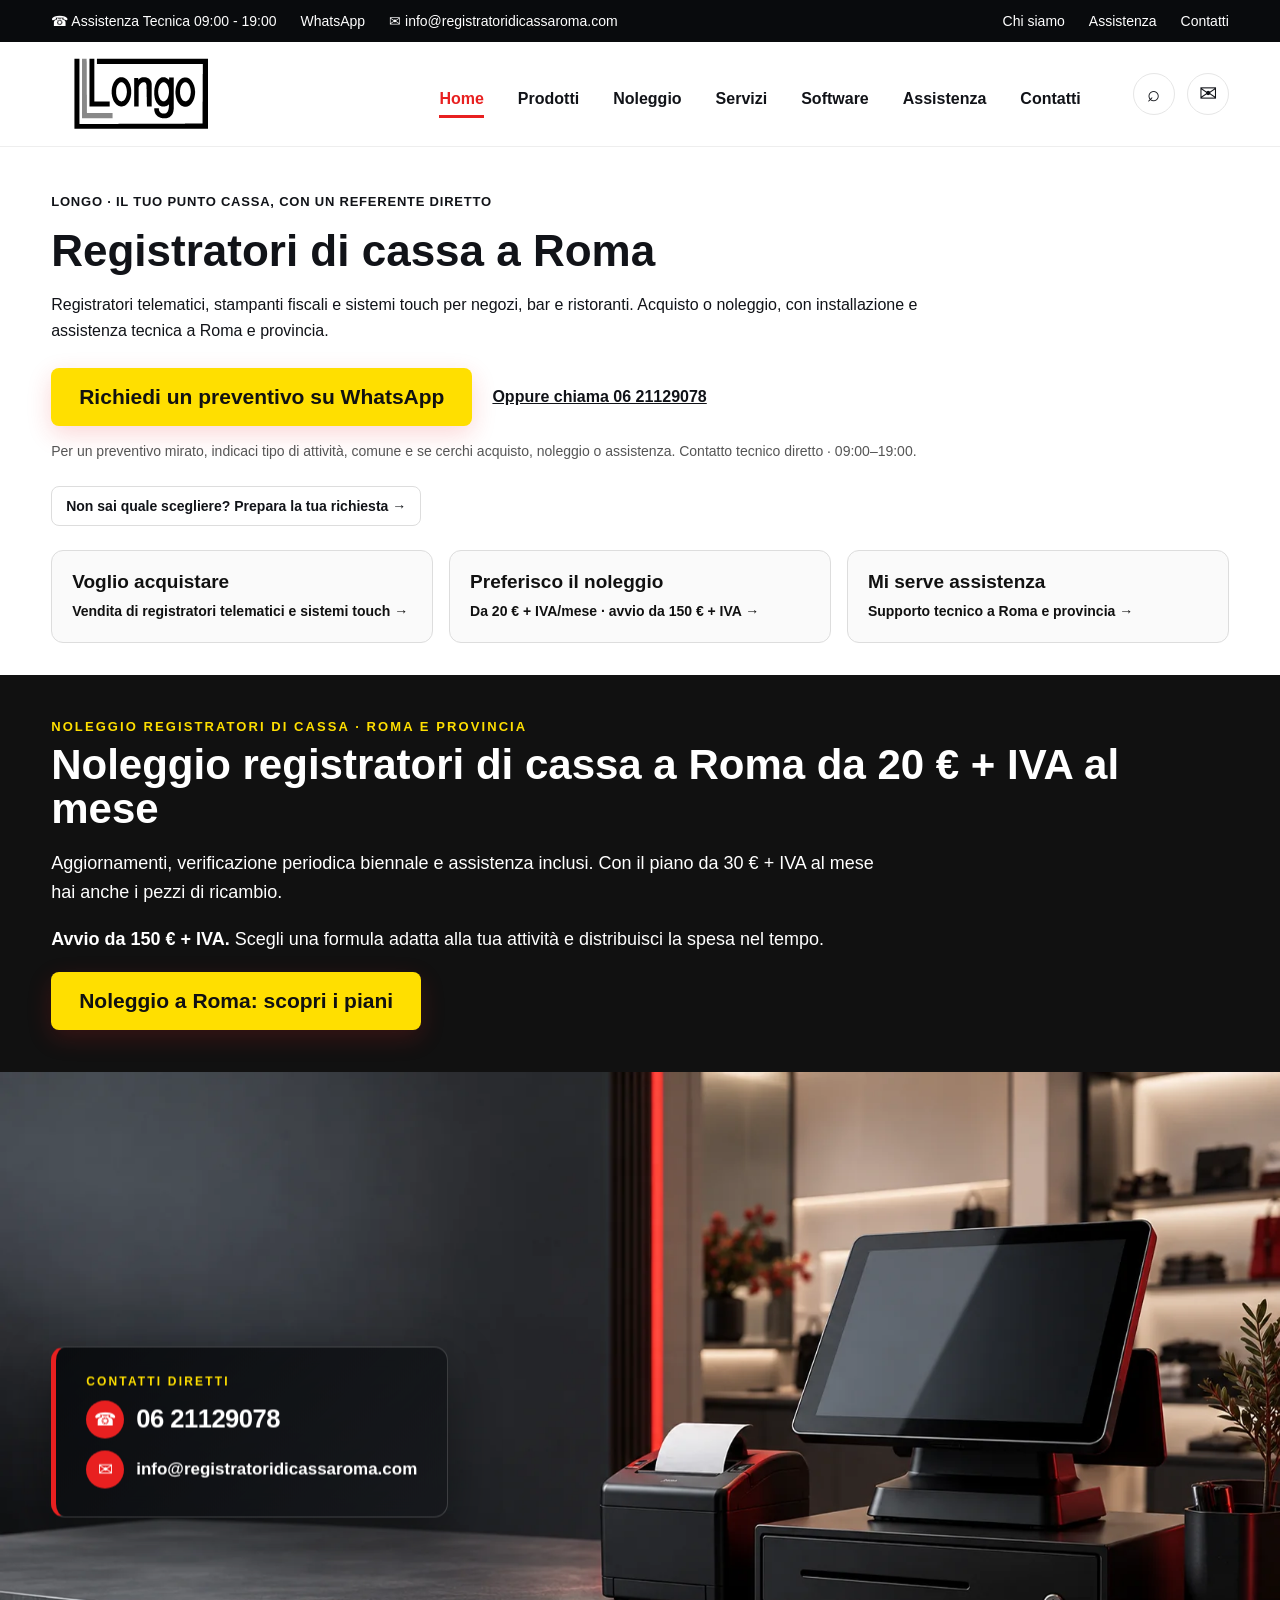
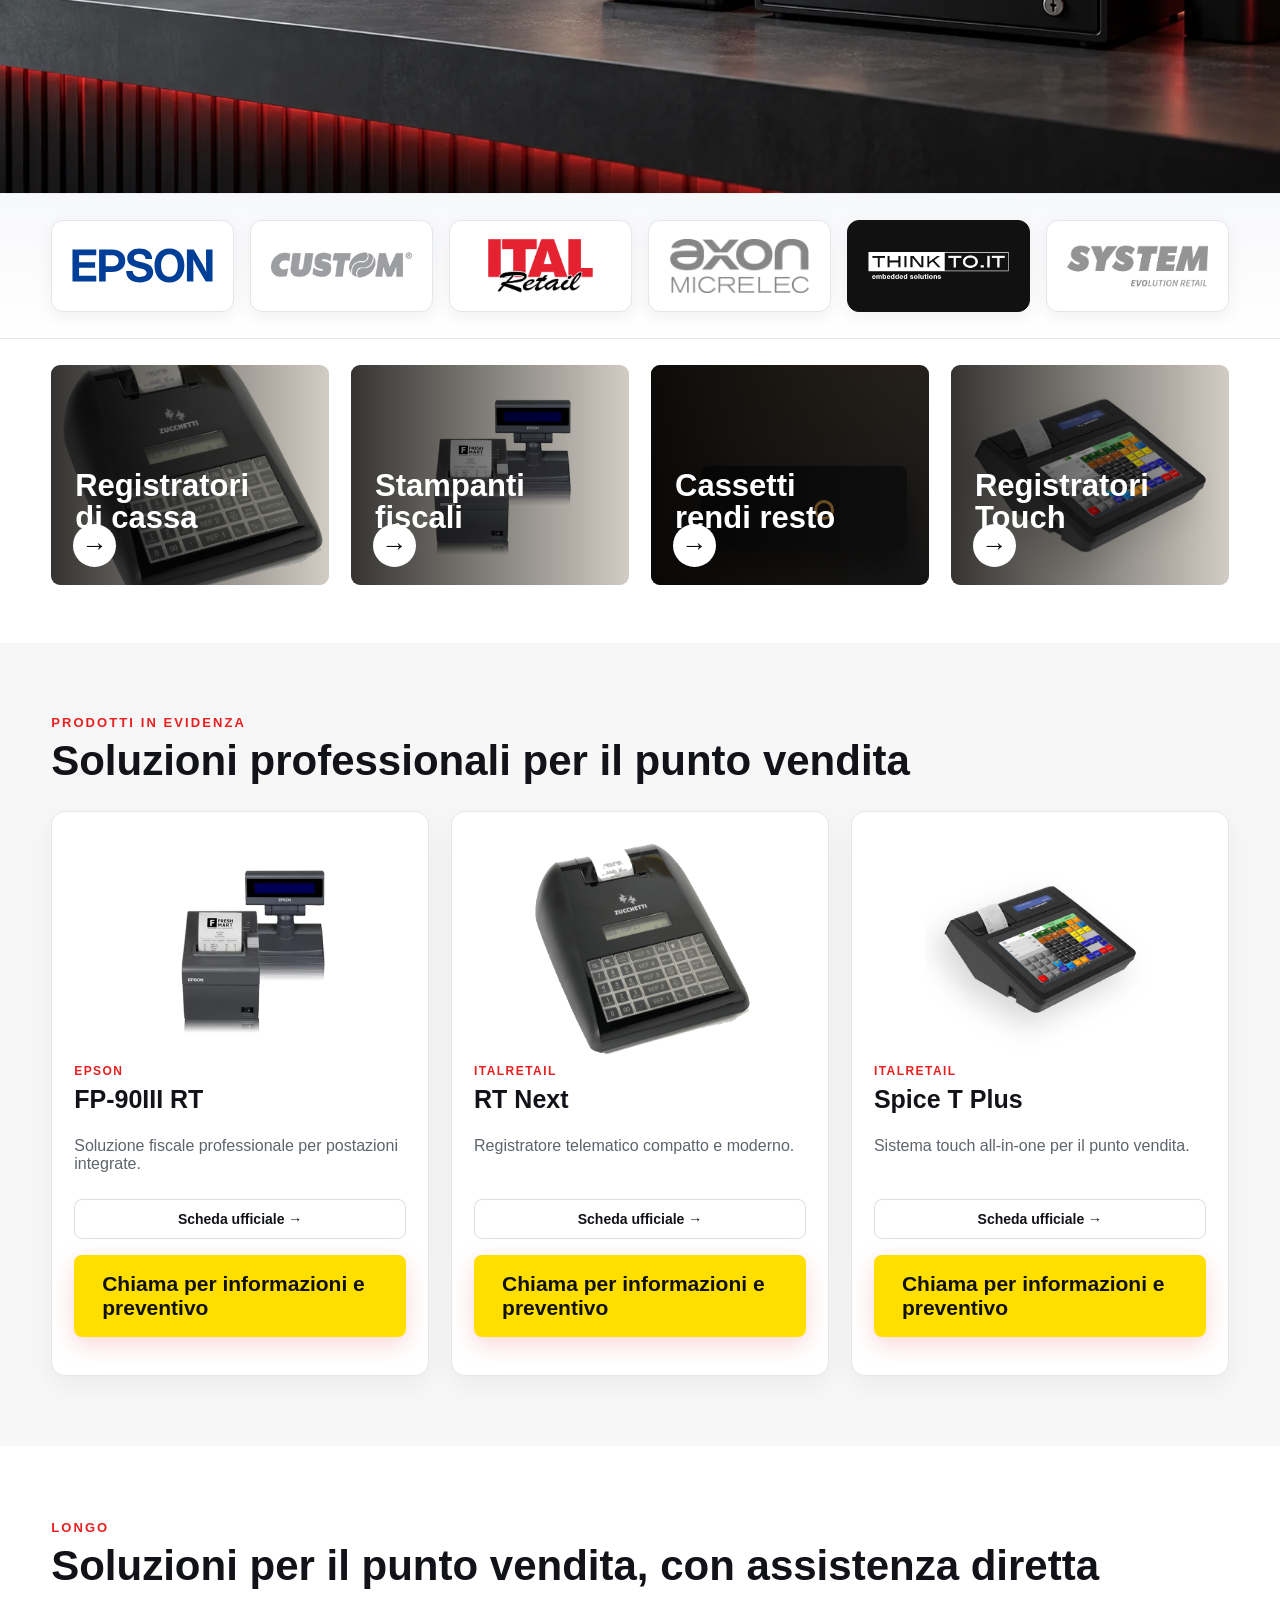
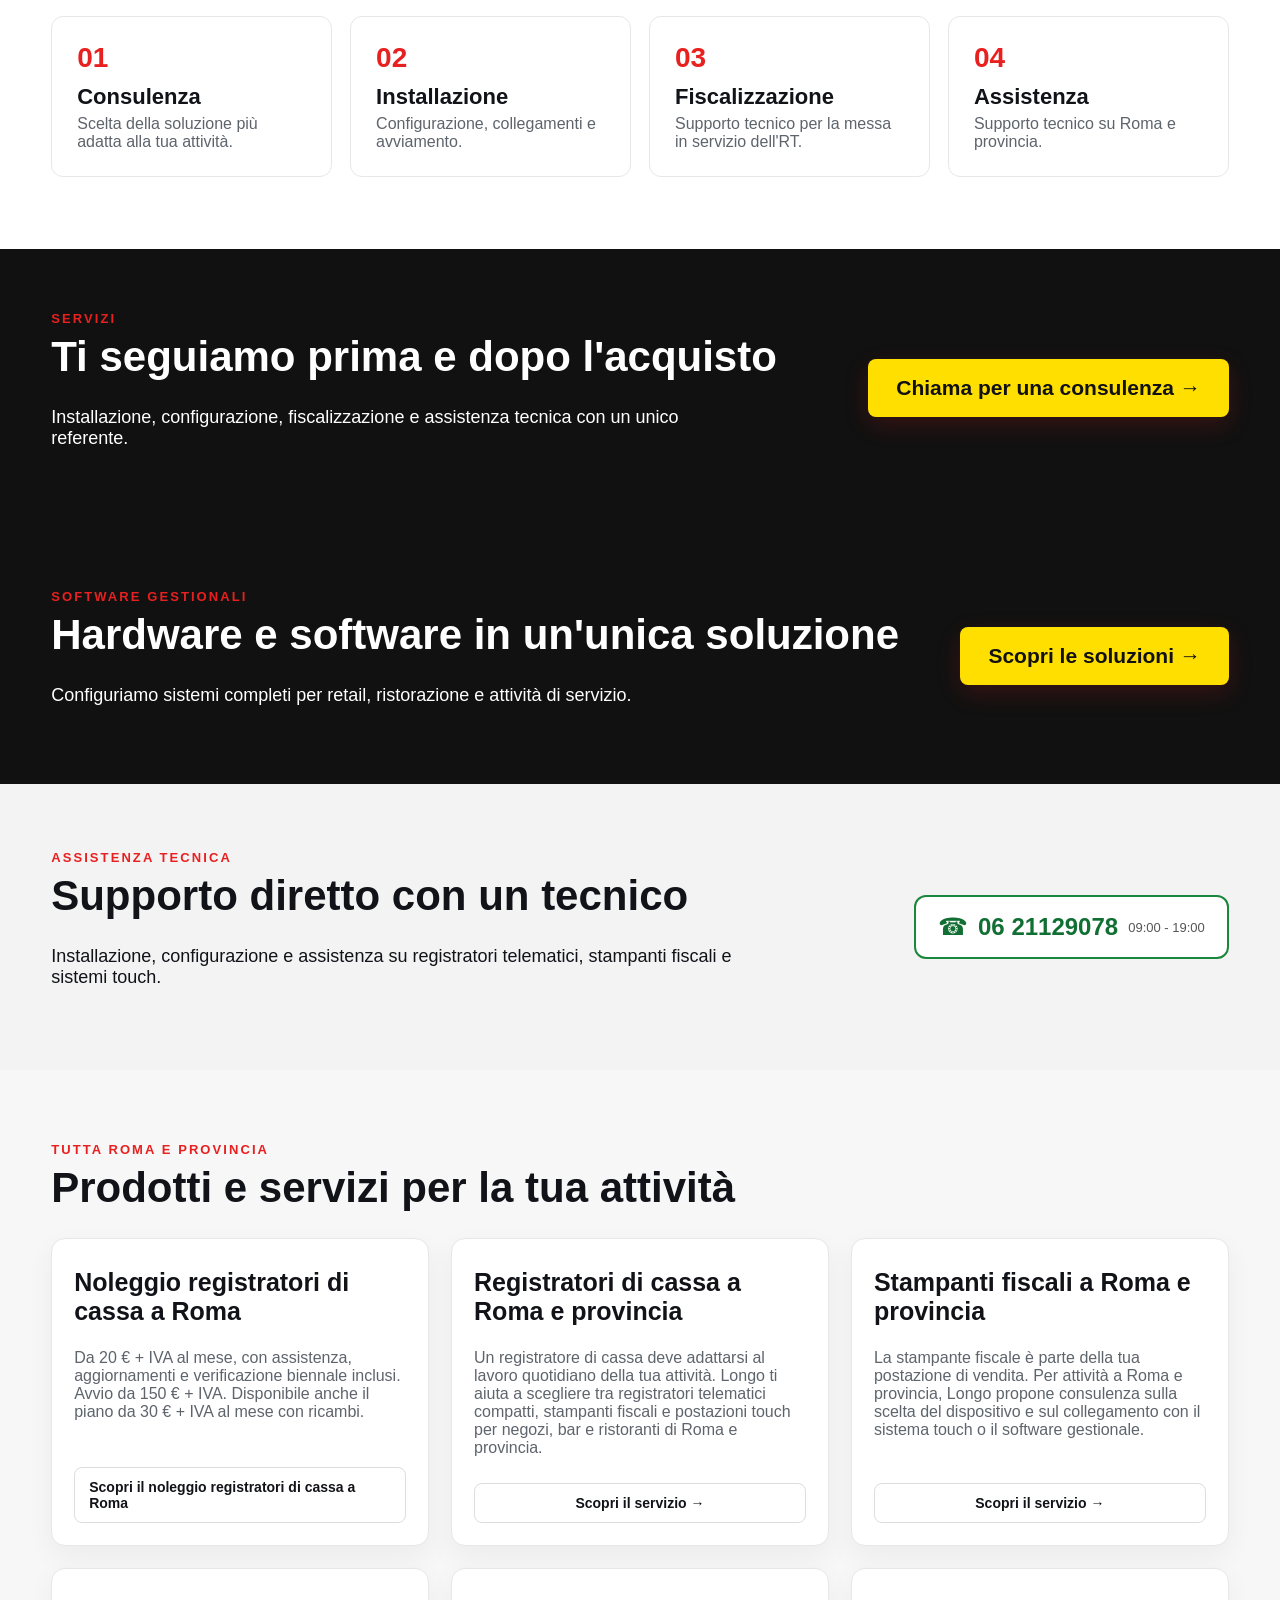
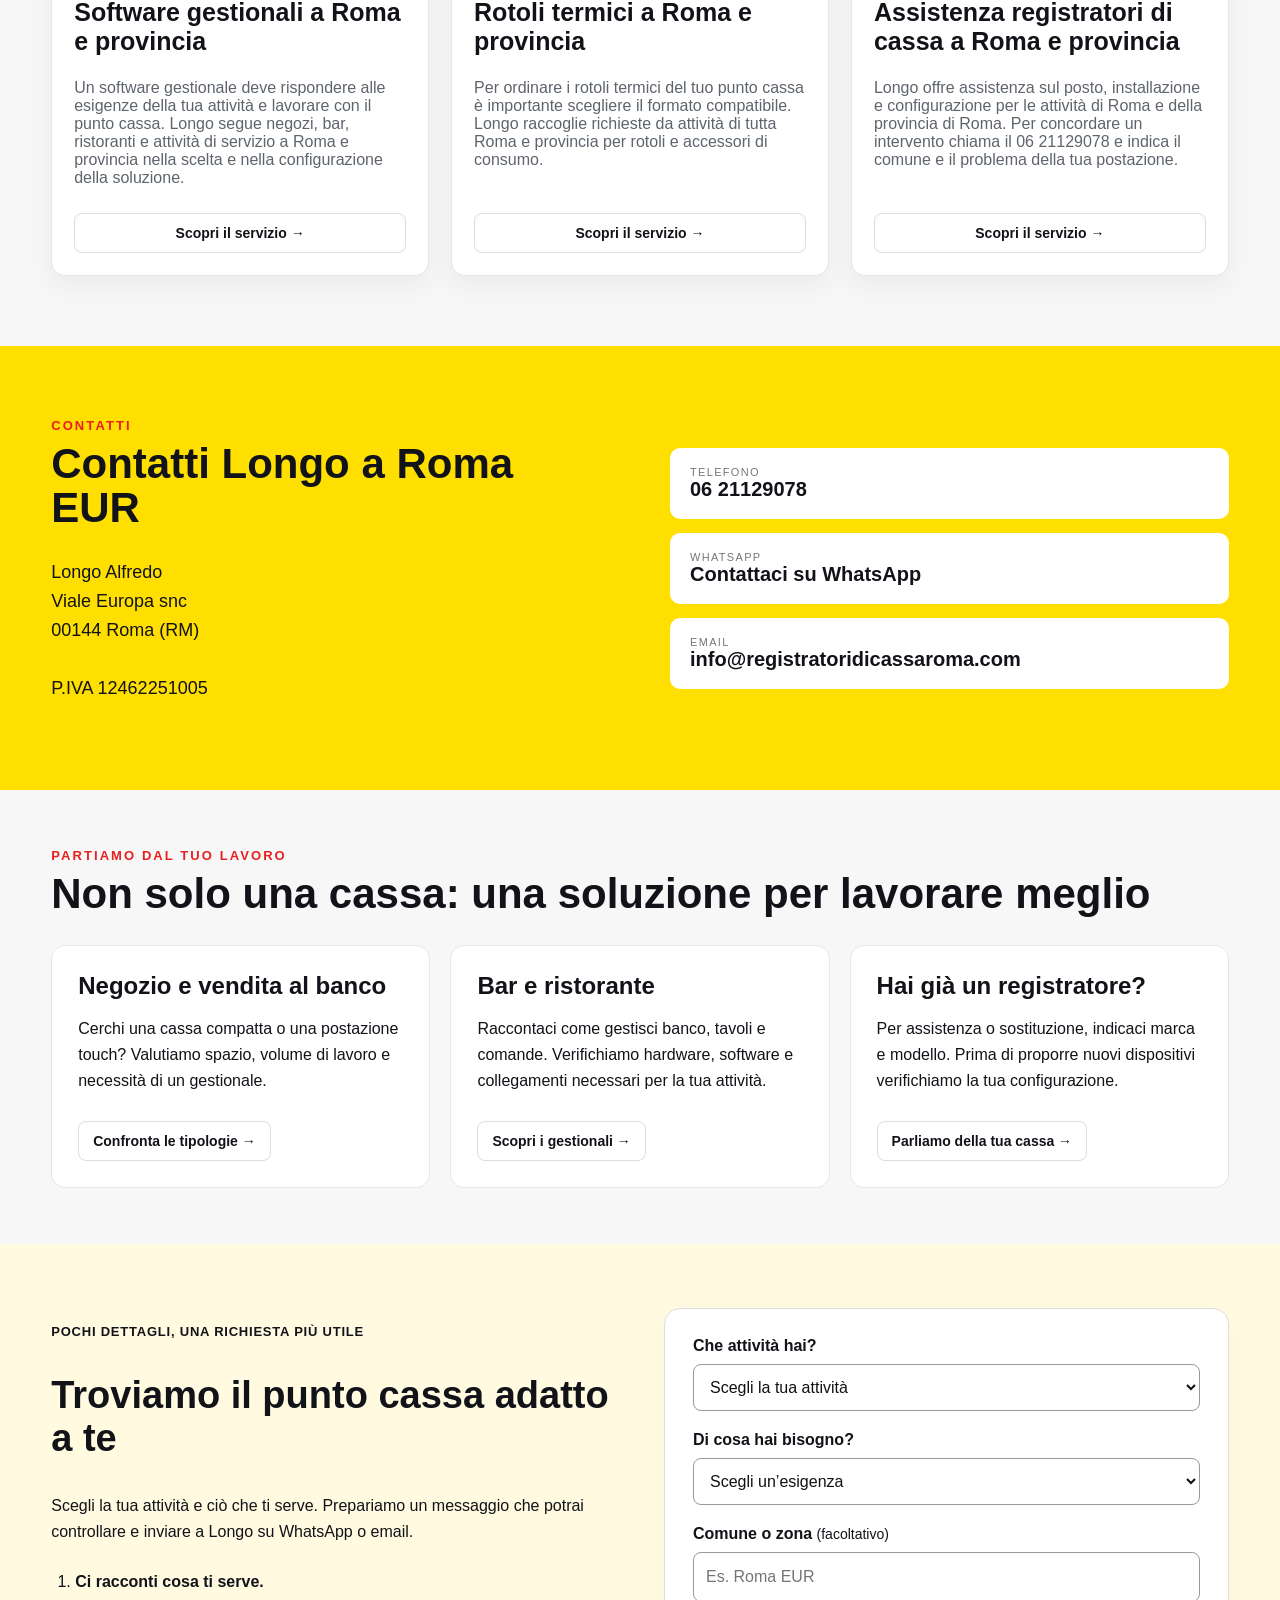
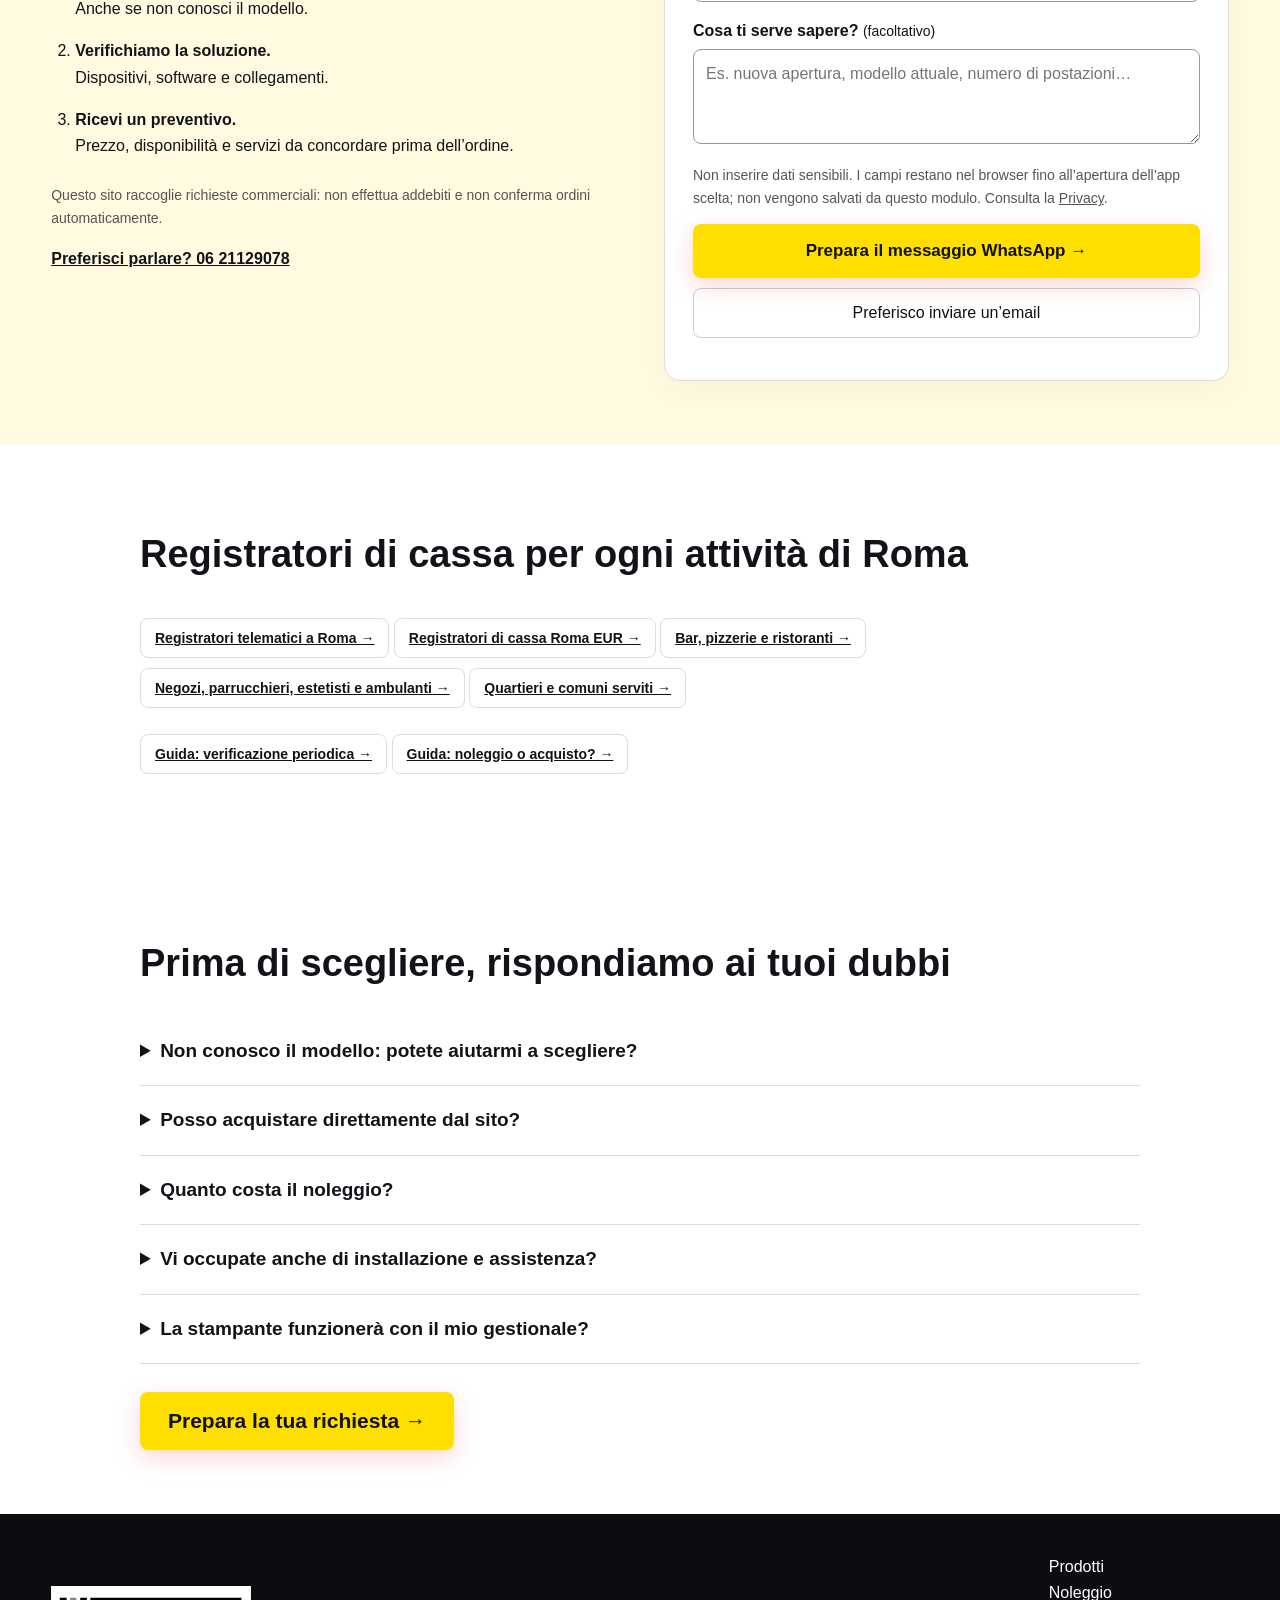
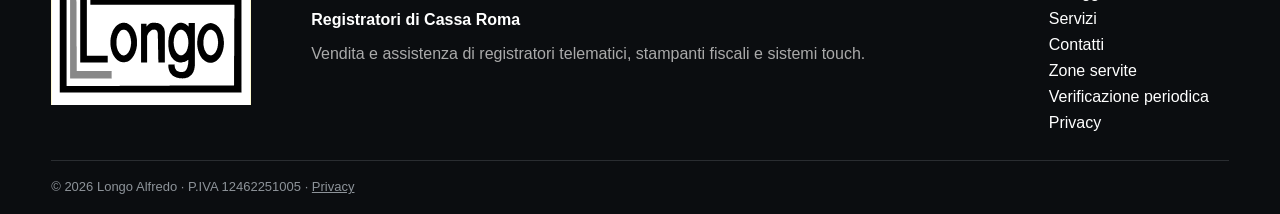
==== commit c0eedcb5: "SEO locale: collega pagina Roma EUR dalla home" ====
--- a/index.html
+++ b/index.html
@@ -19,7 +19,7 @@
 <meta property="og:url" content="https://www.registratoridicassaroma.com/">
 <meta property="og:site_name" content="Longo Registratori di Cassa">
 
-<script type="application/ld+json">{"@context":"https://schema.org","@type":"LocalBusiness","name":"Longo Registratori di Cassa","url":"https://www.registratoridicassaroma.com/","telephone":"+390621129078","email":"info@registratoridicassaroma.com","vatID":"IT12462251005","address":{"@type":"PostalAddress","streetAddress":"Viale Europa snc","postalCode":"00144","addressLocality":"Roma","addressRegion":"RM","addressCountry":"IT"},"areaServed":[{"@type":"City","name":"Roma"},{"@type":"AdministrativeArea","name":"Provincia di Roma"}],"@id":"https://www.registratoridicassaroma.com/#azienda","description":"Vendita, noleggio, installazione e assistenza di registratori di cassa telematici, stampanti fiscali e sistemi touch a Roma e provincia.","image":"https://www.registratoridicassaroma.com/assets/hero-home-2026-09-18.webp","logo":"https://www.registratoridicassaroma.com/assets/logo-longo.svg","priceRange":"€€","brand":[{"@type":"Brand","name":"Epson"},{"@type":"Brand","name":"Custom"},{"@type":"Brand","name":"ItalRetail"},{"@type":"Brand","name":"Axon Micrelec"},{"@type":"Brand","name":"Think To IT"},{"@type":"Brand","name":"System Retail"}],"makesOffer":[{"@type":"Offer","name":"Noleggio registratore di cassa telematico","url":"https://www.registratoridicassaroma.com/noleggio-registratori-di-cassa-roma.html","priceSpecification":{"@type":"UnitPriceSpecification","price":"20","priceCurrency":"EUR","unitText":"mese","valueAddedTaxIncluded":false}}]}</script><script type="application/ld+json">{"@context":"https://schema.org","@type":"FAQPage","mainEntity":[{"@type":"Question","name":"Non conosco il modello: potete aiutarmi a scegliere?","acceptedAnswer":{"@type":"Answer","text":"Sì. Partiamo dal tipo di attività, dallo spazio disponibile e dalle funzioni necessarie. Se hai già una cassa, indicaci marca e modello per verificare compatibilità e alternative."}},{"@type":"Question","name":"Posso acquistare direttamente dal sito?","acceptedAnswer":{"@type":"Answer","text":"Su questo sito puoi richiedere un preventivo. Prezzo, disponibilità, configurazione e servizi vengono confermati prima dell’ordine. Non ti viene richiesto un pagamento automatico dal modulo."}},{"@type":"Question","name":"Quanto costa il noleggio?","acceptedAnswer":{"@type":"Answer","text":"I piani pubblicati partono da 20 € + IVA al mese, con avvio da 150 € + IVA. È disponibile anche il piano da 30 € + IVA al mese con ricambi. Leggi inclusioni e condizioni dei piani e chiedi un preventivo per la tua attività."}},{"@type":"Question","name":"Vi occupate anche di installazione e assistenza?","acceptedAnswer":{"@type":"Answer","text":"Offriamo installazione, configurazione e assistenza tecnica a Roma e provincia. Zona, tempi di intervento e costi sono da concordare in base alla richiesta."}},{"@type":"Question","name":"La stampante funzionerà con il mio gestionale?","acceptedAnswer":{"@type":"Answer","text":"La compatibilità va verificata prima dell’acquisto: indicaci nome e versione del software, marca e modello della stampante e collegamenti disponibili. Non tutti i dispositivi sono intercambiabili."}}]}</script>
+<script type="application/ld+json">{"@context":"https://schema.org","@type":"LocalBusiness","name":"Longo Registratori di Cassa","url":"https://www.registratoridicassaroma.com/","telephone":"+390621129078","email":"info@registratoridicassaroma.com","vatID":"IT12462251005","address":{"@type":"PostalAddress","streetAddress":"Viale Europa snc","postalCode":"00144","addressLocality":"Roma","addressRegion":"RM","addressCountry":"IT"},"areaServed":[{"@type":"City","name":"Roma"},{"@type":"AdministrativeArea","name":"Provincia di Roma"}],"@id":"https://www.registratoridicassaroma.com/#azienda","description":"Vendita, noleggio, installazione e assistenza di registratori di cassa telematici, stampanti fiscali e sistemi touch a Roma e provincia.","image":"https://www.registratoridicassaroma.com/assets/hero-home-2026-09-18.webp","logo":"https://www.registratoridicassaroma.com/assets/logo-longo.svg","priceRange":"€€","sameAs":["https://www.registratoridicassatouch.com/","https://www.registratoritelematici.it/"],"brand":[{"@type":"Brand","name":"Epson"},{"@type":"Brand","name":"Custom"},{"@type":"Brand","name":"ItalRetail"},{"@type":"Brand","name":"Axon Micrelec"},{"@type":"Brand","name":"Think To IT"},{"@type":"Brand","name":"System Retail"}],"makesOffer":[{"@type":"Offer","name":"Noleggio registratore di cassa telematico","url":"https://www.registratoridicassaroma.com/noleggio-registratori-di-cassa-roma.html","priceSpecification":{"@type":"UnitPriceSpecification","price":"20","priceCurrency":"EUR","unitText":"mese","valueAddedTaxIncluded":false}}]}</script><script type="application/ld+json">{"@context":"https://schema.org","@type":"FAQPage","mainEntity":[{"@type":"Question","name":"Non conosco il modello: potete aiutarmi a scegliere?","acceptedAnswer":{"@type":"Answer","text":"Sì. Partiamo dal tipo di attività, dallo spazio disponibile e dalle funzioni necessarie. Se hai già una cassa, indicaci marca e modello per verificare compatibilità e alternative."}},{"@type":"Question","name":"Posso acquistare direttamente dal sito?","acceptedAnswer":{"@type":"Answer","text":"Su questo sito puoi richiedere un preventivo. Prezzo, disponibilità, configurazione e servizi vengono confermati prima dell’ordine. Non ti viene richiesto un pagamento automatico dal modulo."}},{"@type":"Question","name":"Quanto costa il noleggio?","acceptedAnswer":{"@type":"Answer","text":"I piani pubblicati partono da 20 € + IVA al mese, con avvio da 150 € + IVA. È disponibile anche il piano da 30 € + IVA al mese con ricambi. Leggi inclusioni e condizioni dei piani e chiedi un preventivo per la tua attività."}},{"@type":"Question","name":"Vi occupate anche di installazione e assistenza?","acceptedAnswer":{"@type":"Answer","text":"Offriamo installazione, configurazione e assistenza tecnica a Roma e provincia. Zona, tempi di intervento e costi sono da concordare in base alla richiesta."}},{"@type":"Question","name":"La stampante funzionerà con il mio gestionale?","acceptedAnswer":{"@type":"Answer","text":"La compatibilità va verificata prima dell’acquisto: indicaci nome e versione del software, marca e modello della stampante e collegamenti disponibili. Non tutti i dispositivi sono intercambiabili."}}]}</script>
 <meta property="og:image" content="https://www.registratoridicassaroma.com/assets/hero-home-2026-09-18.webp">
 <meta property="og:image:type" content="image/webp">
 <meta property="og:image:width" content="1672">
@@ -58,7 +58,7 @@
 <section id="contatti" class="contact"><div class="container contact-grid"><div><span>CONTATTI</span><h2>Contatti Longo a Roma EUR</h2><p>Longo Alfredo<br>Viale Europa snc<br>00144 Roma (RM)<br><br>P.IVA 12462251005</p></div><div class="contact-cards"><a href="tel:+390621129078"><small>TELEFONO</small><b>06 21129078</b></a><a href="https://wa.me/390621129078" target="_blank" rel="noopener"><small>WHATSAPP</small><b>Contattaci su WhatsApp</b></a><a href="mailto:info@registratoridicassaroma.com"><small>EMAIL</small><b>info@registratoridicassaroma.com</b></a></div></div></section>
 <section class="buying-guide" aria-labelledby="guida-titolo"><div class="container"><div class="section-title"><span>PARTIAMO DAL TUO LAVORO</span><h2 id="guida-titolo">Non solo una cassa: una soluzione per lavorare meglio</h2></div><div class="buying-grid"><article><h3>Negozio e vendita al banco</h3><p>Cerchi una cassa compatta o una postazione touch? Valutiamo spazio, volume di lavoro e necessità di un gestionale.</p><a class="product-link" href="registratori-di-cassa-roma.html">Confronta le tipologie →</a></article><article><h3>Bar e ristorante</h3><p>Raccontaci come gestisci banco, tavoli e comande. Verifichiamo hardware, software e collegamenti necessari per la tua attività.</p><a class="product-link" href="software-gestionali-roma.html">Scopri i gestionali →</a></article><article><h3>Hai già un registratore?</h3><p>Per assistenza o sostituzione, indicaci marca e modello. Prima di proporre nuovi dispositivi verifichiamo la tua configurazione.</p><a class="product-link" href="assistenza-registratori-roma-provincia.html">Parliamo della tua cassa →</a></article></div></div></section>
 <section id="preventivo-guidato" class="quote-section" aria-labelledby="preventivo-titolo"><div class="container quote-layout"><div><p class="sales-kicker">POCHI DETTAGLI, UNA RICHIESTA PIÙ UTILE</p><h2 id="preventivo-titolo">Troviamo il punto cassa adatto a te</h2><p>Scegli la tua attività e ciò che ti serve. Prepariamo un messaggio che potrai controllare e inviare a Longo su WhatsApp o email.</p><ol class="quote-steps"><li><strong>Ci racconti cosa ti serve.</strong> Anche se non conosci il modello.</li><li><strong>Verifichiamo la soluzione.</strong> Dispositivi, software e collegamenti.</li><li><strong>Ricevi un preventivo.</strong> Prezzo, disponibilità e servizi da concordare prima dell’ordine.</li></ol><p class="sales-note">Questo sito raccoglie richieste commerciali: non effettua addebiti e non conferma ordini automaticamente.</p><p><a class="sales-phone" href="tel:+390621129078">Preferisci parlare? 06 21129078</a></p></div><form id="quote-form" class="quote-form"><label for="quote-business">Che attività hai?</label><select id="quote-business" name="business" required><option value="">Scegli la tua attività</option><option>Negozio</option><option>Bar</option><option>Ristorante o pizzeria</option><option>Altra attività</option></select><label for="quote-need">Di cosa hai bisogno?</label><select id="quote-need" name="need" required><option value="">Scegli un’esigenza</option><option>Acquistare un registratore di cassa</option><option>Noleggiare un registratore di cassa</option><option>Sistema touch con gestionale</option><option>Stampante fiscale</option><option>Assistenza o sostituzione</option><option>Non so ancora: vorrei un consiglio</option></select><label for="quote-town">Comune o zona <span>(facoltativo)</span></label><input id="quote-town" name="town" maxlength="80" placeholder="Es. Roma EUR" autocomplete="address-level2"><label for="quote-notes">Cosa ti serve sapere? <span>(facoltativo)</span></label><textarea id="quote-notes" name="notes" rows="3" maxlength="500" placeholder="Es. nuova apertura, modello attuale, numero di postazioni…"></textarea><p class="sales-note">Non inserire dati sensibili. I campi restano nel browser fino all’apertura dell’app scelta; non vengono salvati da questo modulo. Consulta la <a href="privacy.html">Privacy</a>.</p><button class="cta dark" type="submit">Prepara il messaggio WhatsApp →</button><button class="quote-email" type="submit" name="channel" value="email">Preferisco inviare un’email</button><p id="quote-status" role="status"></p><noscript><p>Per preparare il messaggio serve JavaScript. Puoi comunque <a href="mailto:info@registratoridicassaroma.com">scriverci un’email</a> o chiamare il 06 21129078.</p></noscript></form></div></section>
-<section class="buying-faq container" aria-labelledby="settori-titolo"><h2 id="settori-titolo">Registratori di cassa per ogni attività di Roma</h2><p><a class="product-link" href="registratori-telematici-roma.html">Registratori telematici a Roma →</a> <a class="product-link" href="registratori-di-cassa-bar-ristoranti-roma.html">Bar, pizzerie e ristoranti →</a> <a class="product-link" href="registratori-di-cassa-negozi-roma.html">Negozi, parrucchieri, estetisti e ambulanti →</a> <a class="product-link" href="zone-servite-roma-provincia.html">Quartieri e comuni serviti →</a></p><p><a class="product-link" href="verificazione-periodica-registratore-telematico-roma.html">Guida: verificazione periodica →</a> <a class="product-link" href="noleggio-o-acquisto-registratore-di-cassa.html">Guida: noleggio o acquisto? →</a></p></section>
+<section class="buying-faq container" aria-labelledby="settori-titolo"><h2 id="settori-titolo">Registratori di cassa per ogni attività di Roma</h2><p><a class="product-link" href="registratori-telematici-roma.html">Registratori telematici a Roma →</a> <a class="product-link" href="registratori-di-cassa-roma-eur.html">Registratori di cassa Roma EUR →</a> <a class="product-link" href="registratori-di-cassa-bar-ristoranti-roma.html">Bar, pizzerie e ristoranti →</a> <a class="product-link" href="registratori-di-cassa-negozi-roma.html">Negozi, parrucchieri, estetisti e ambulanti →</a> <a class="product-link" href="zone-servite-roma-provincia.html">Quartieri e comuni serviti →</a></p><p><a class="product-link" href="verificazione-periodica-registratore-telematico-roma.html">Guida: verificazione periodica →</a> <a class="product-link" href="noleggio-o-acquisto-registratore-di-cassa.html">Guida: noleggio o acquisto? →</a></p></section>
 <section class="buying-faq container" aria-labelledby="faq-titolo"><h2 id="faq-titolo">Prima di scegliere, rispondiamo ai tuoi dubbi</h2><details><summary>Non conosco il modello: potete aiutarmi a scegliere?</summary><p>Sì. Partiamo dal tipo di attività, dallo spazio disponibile e dalle funzioni necessarie. Se hai già una cassa, indicaci marca e modello per verificare compatibilità e alternative.</p></details><details><summary>Posso acquistare direttamente dal sito?</summary><p>Su questo sito puoi richiedere un preventivo. Prezzo, disponibilità, configurazione e servizi vengono confermati prima dell’ordine. Non ti viene richiesto un pagamento automatico dal modulo.</p></details><details><summary>Quanto costa il noleggio?</summary><p>I piani pubblicati partono da 20 € + IVA al mese, con avvio da 150 € + IVA. È disponibile anche il piano da 30 € + IVA al mese con ricambi. <a href="noleggio-registratori-di-cassa-roma.html">Leggi inclusioni e condizioni dei piani</a> e chiedi un preventivo per la tua attività.</p></details><details><summary>Vi occupate anche di installazione e assistenza?</summary><p>Offriamo installazione, configurazione e assistenza tecnica a Roma e provincia. Zona, tempi di intervento e costi sono da concordare in base alla richiesta.</p></details><details><summary>La stampante funzionerà con il mio gestionale?</summary><p>La compatibilità va verificata prima dell’acquisto: indicaci nome e versione del software, marca e modello della stampante e collegamenti disponibili. Non tutti i dispositivi sono intercambiabili.</p></details><a class="cta dark" href="#preventivo-guidato">Prepara la tua richiesta →</a></section>
 </main>
 <footer><div class="container footer-row"><img src="assets/logo-longo.svg" alt="Longo" loading="lazy" decoding="async" width="1024" height="613"><div><b>Registratori di Cassa Roma</b><p>Vendita e assistenza di registratori telematici, stampanti fiscali e sistemi touch.</p></div><div><a href="#prodotti">Prodotti</a><a href="noleggio-registratori-di-cassa-roma.html">Noleggio</a><a href="#servizi">Servizi</a><a href="#contatti">Contatti</a><a href="zone-servite-roma-provincia.html">Zone servite</a><a href="verificazione-periodica-registratore-telematico-roma.html">Verificazione periodica</a><a href="privacy.html">Privacy</a></div></div><div class="container copyright">© 2026 Longo Alfredo · P.IVA 12462251005 · <a href="privacy.html">Privacy</a></div></footer>
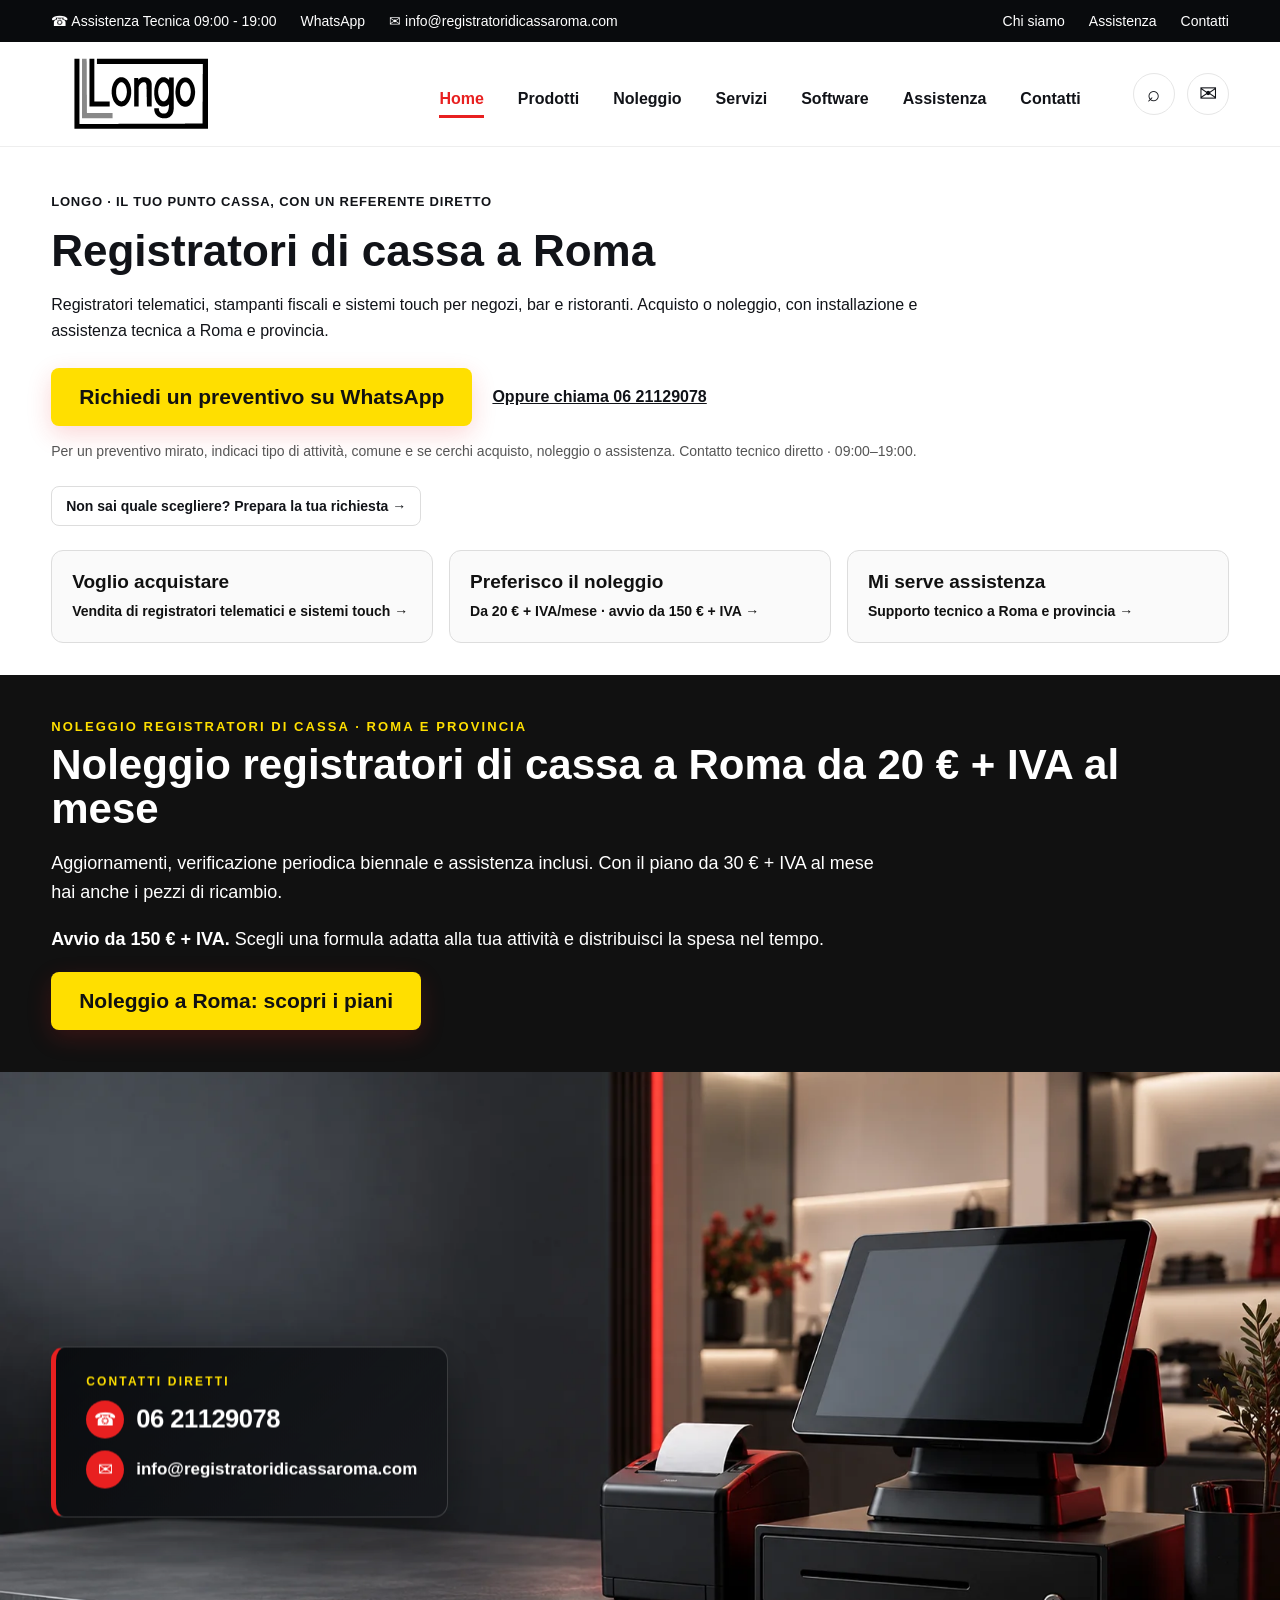
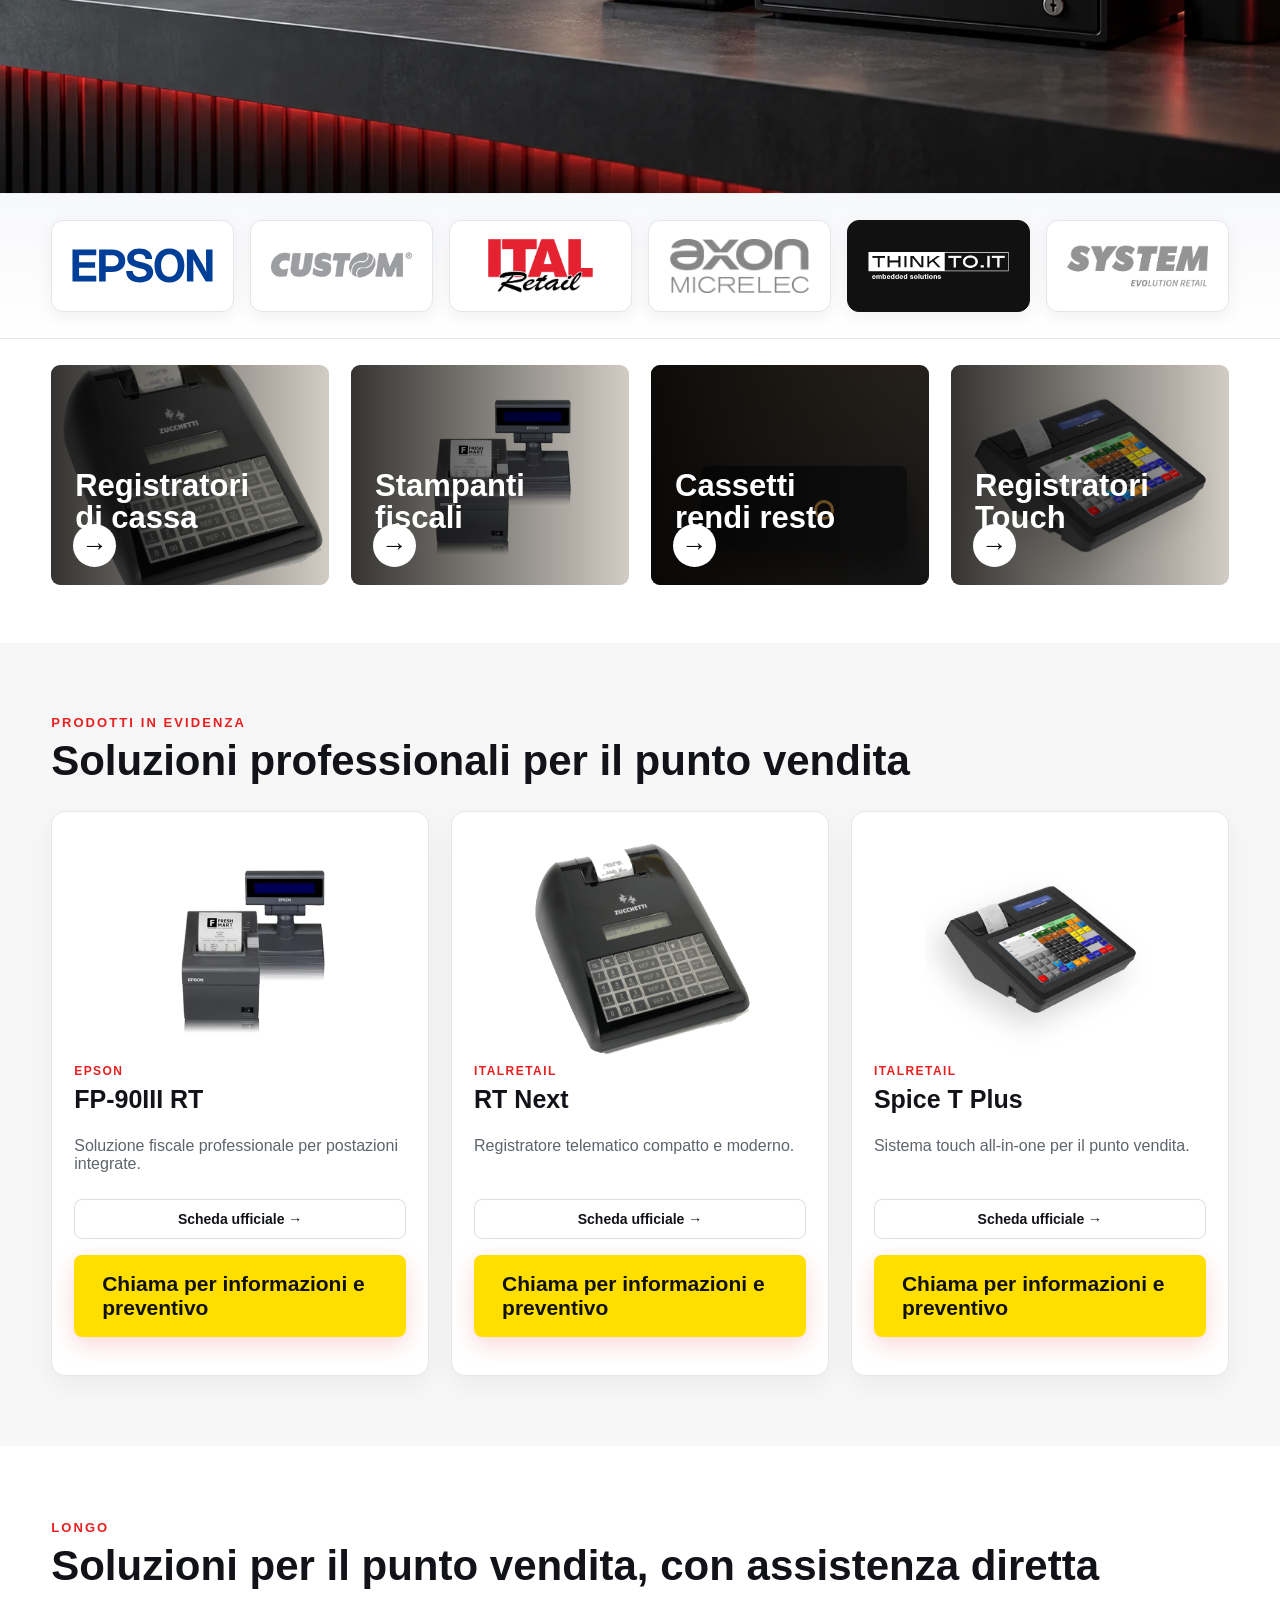
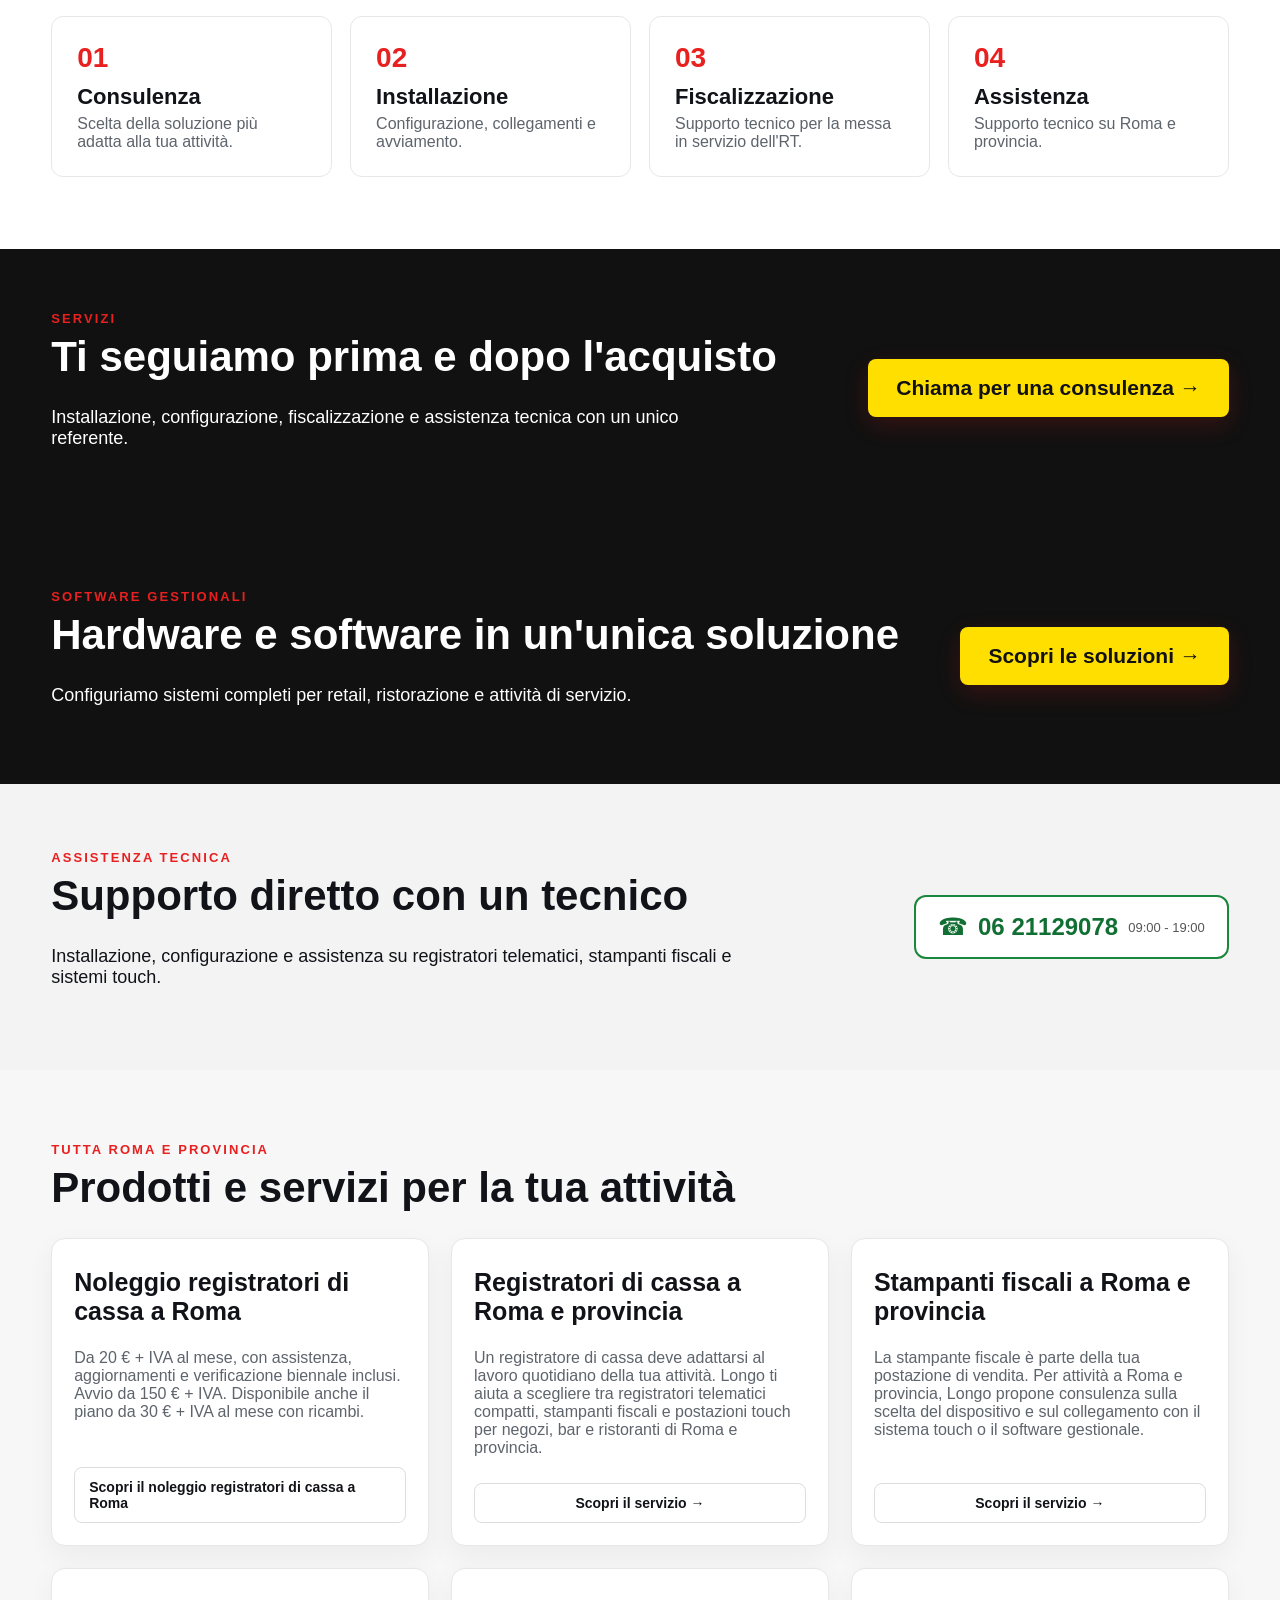
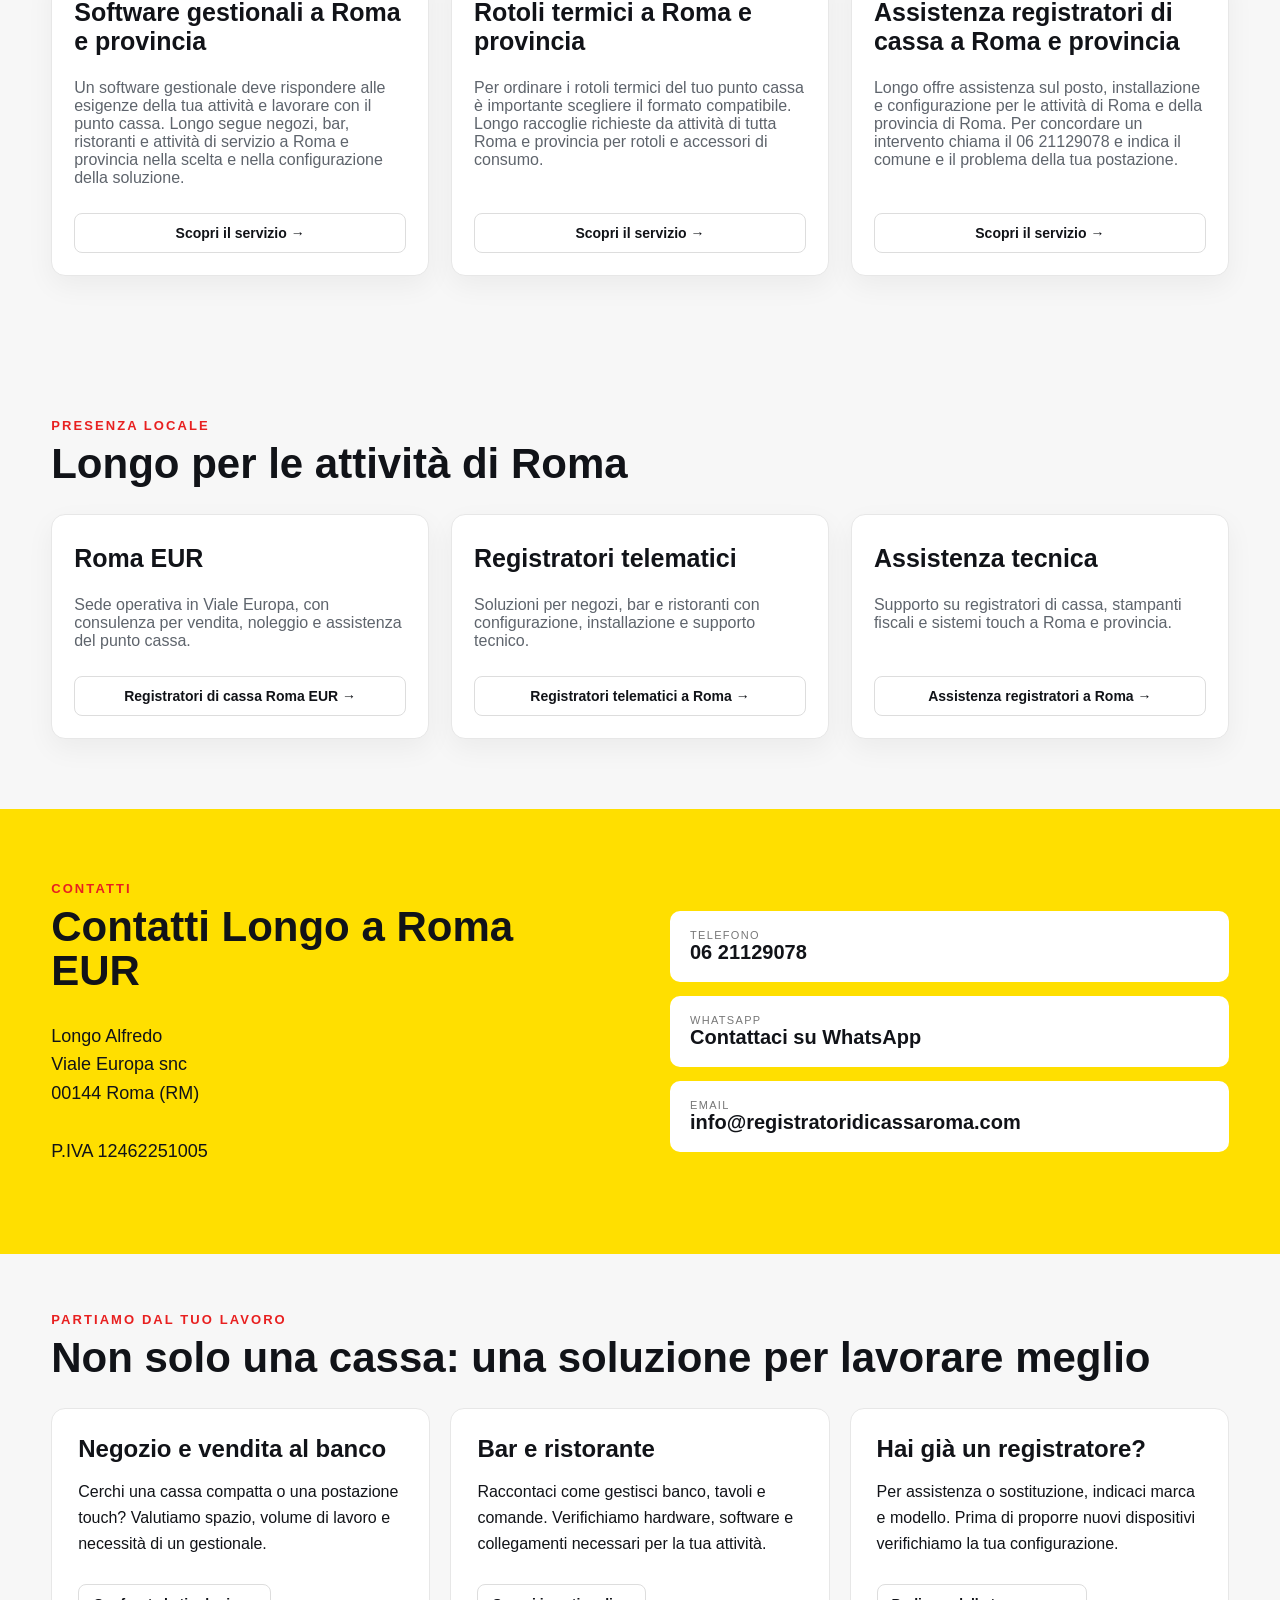
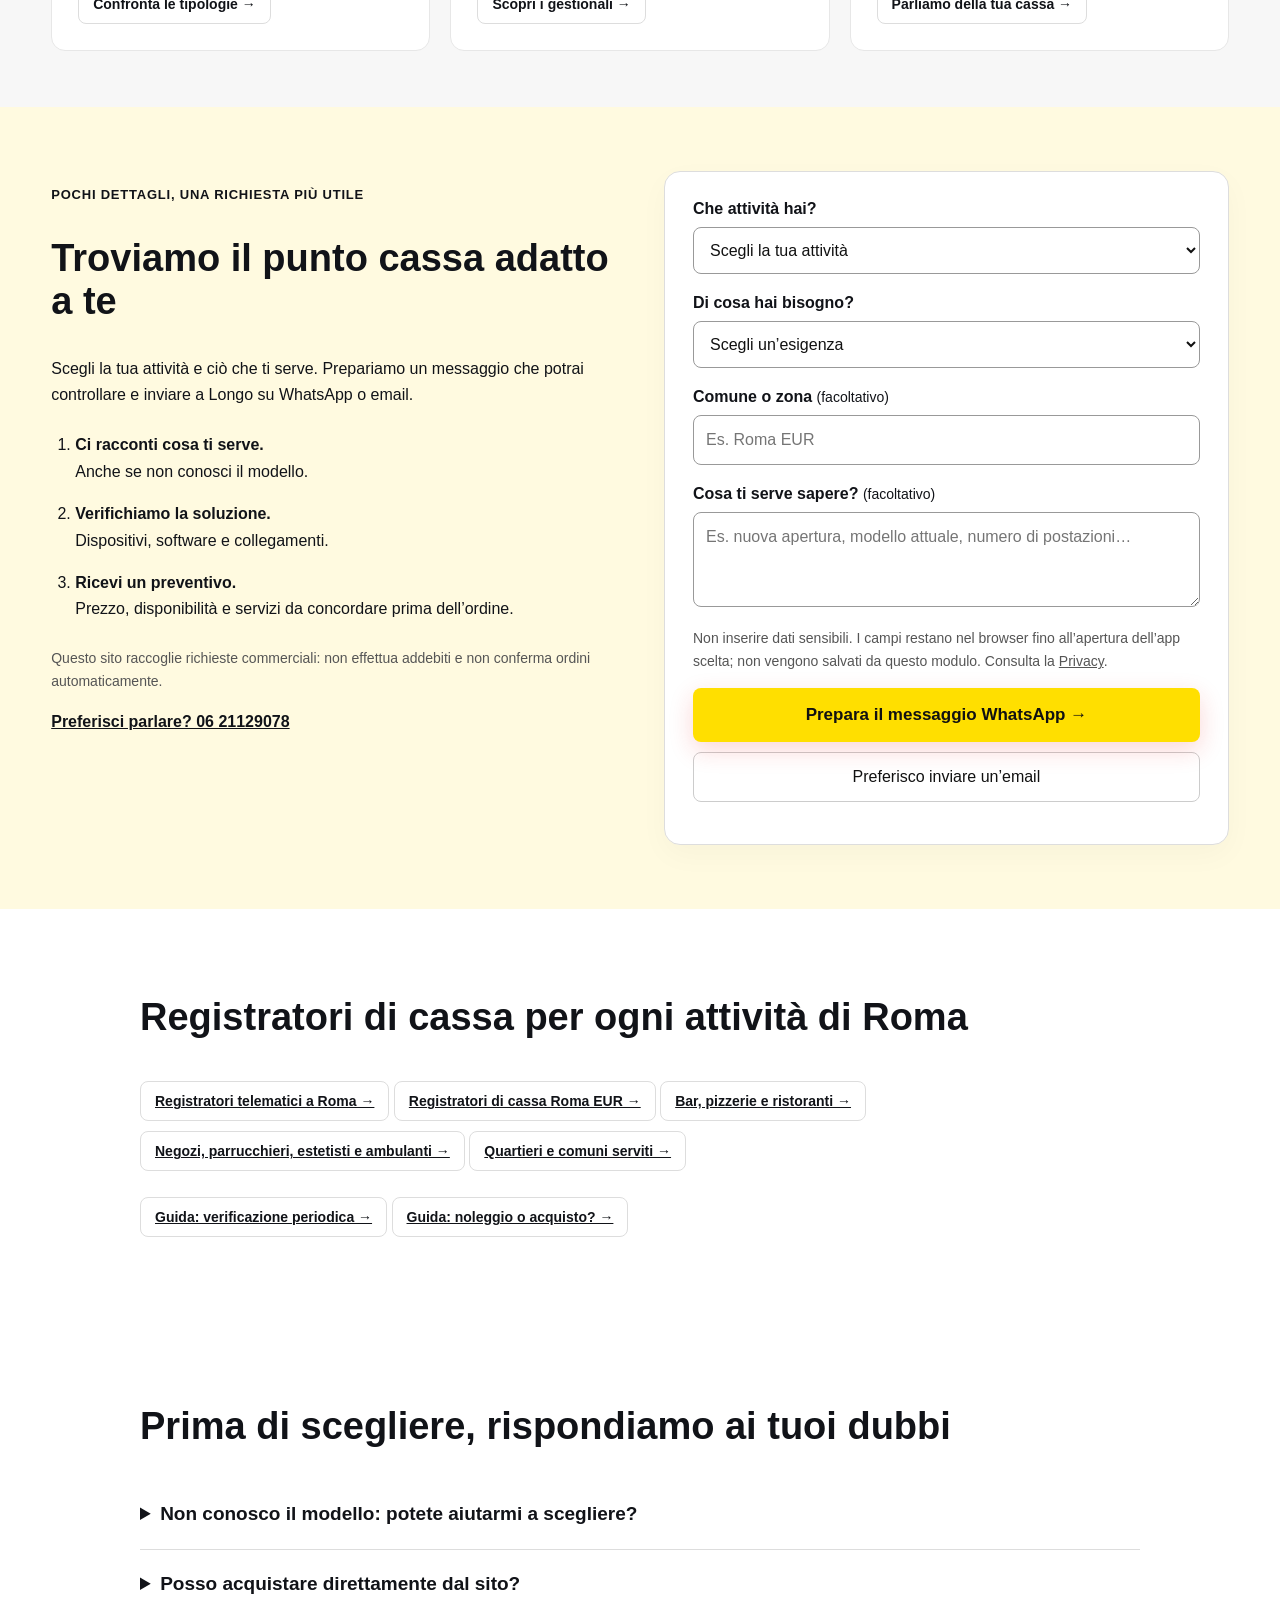
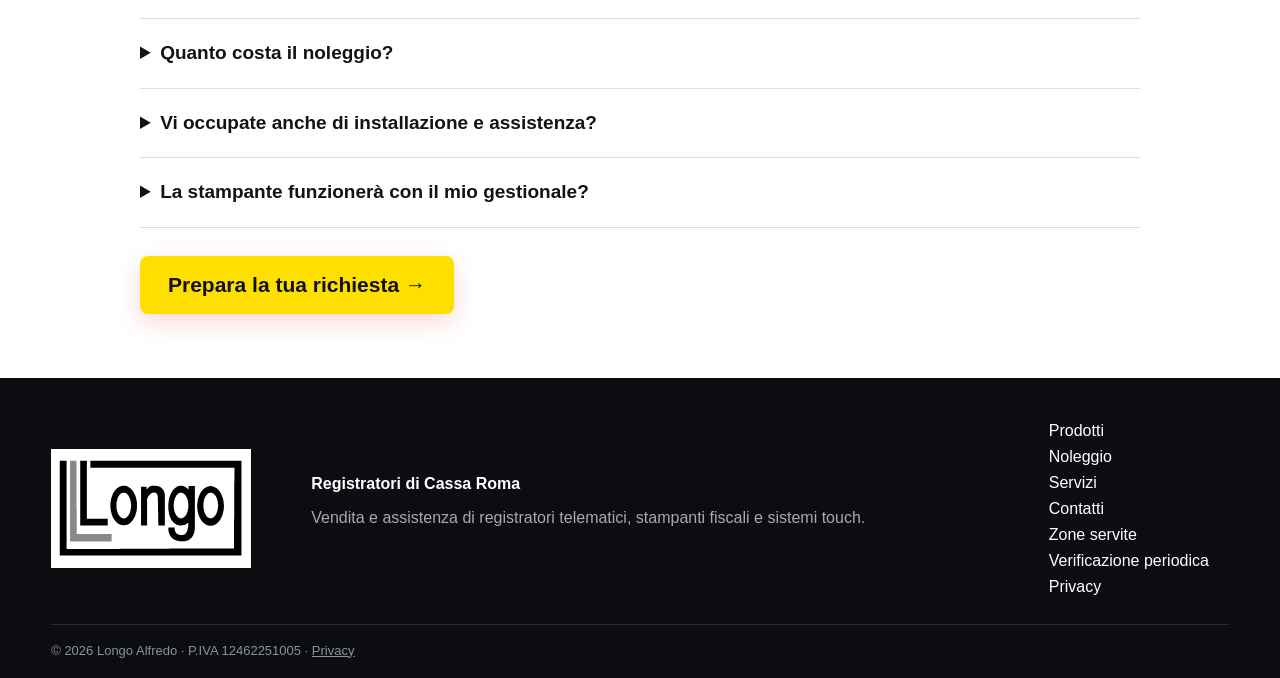
==== commit ae2fafaa: "SEO locale: rafforza presenza Roma e percorsi commerciali" ====
--- a/index.html
+++ b/index.html
@@ -55,7 +55,7 @@
 <section id="software" class="software"><div class="container split"><div><span>SOFTWARE GESTIONALI</span><h2>Hardware e software in un'unica soluzione</h2><p>Configuriamo sistemi completi per retail, ristorazione e attività di servizio.</p></div><a class="cta dark" href="software-gestionali-roma.html">Scopri le soluzioni →</a></div></section>
 <section id="assistenza" class="assistance"><div class="container split"><div><span>ASSISTENZA TECNICA</span><h2>Supporto diretto con un tecnico</h2><p>Installazione, configurazione e assistenza su registratori telematici, stampanti fiscali e sistemi touch.</p></div><a class="phone-card" href="tel:+390621129078">☎ <b>06 21129078</b><small>09:00 - 19:00</small></a></div></section>
 <section class="products-section" id="soluzioni-roma"><div class="container"><div class="section-title"><span>TUTTA ROMA E PROVINCIA</span><h2>Prodotti e servizi per la tua attività</h2></div><div class="product-grid"><article><h3>Noleggio registratori di cassa a Roma</h3><p>Da 20 € + IVA al mese, con assistenza, aggiornamenti e verificazione biennale inclusi. Avvio da 150 € + IVA. Disponibile anche il piano da 30 € + IVA al mese con ricambi.</p><a class="product-link" href="noleggio-registratori-di-cassa-roma.html">Scopri il noleggio registratori di cassa a Roma</a></article><article><h3>Registratori di cassa a Roma e provincia</h3><p>Un registratore di cassa deve adattarsi al lavoro quotidiano della tua attività. Longo ti aiuta a scegliere tra registratori telematici compatti, stampanti fiscali e postazioni touch per negozi, bar e ristoranti di Roma e provincia.</p><a class="product-link" href="registratori-di-cassa-roma.html">Scopri il servizio →</a></article><article><h3>Stampanti fiscali a Roma e provincia</h3><p>La stampante fiscale è parte della tua postazione di vendita. Per attività a Roma e provincia, Longo propone consulenza sulla scelta del dispositivo e sul collegamento con il sistema touch o il software gestionale.</p><a class="product-link" href="stampanti-fiscali-roma.html">Scopri il servizio →</a></article><article><h3>Software gestionali a Roma e provincia</h3><p>Un software gestionale deve rispondere alle esigenze della tua attività e lavorare con il punto cassa. Longo segue negozi, bar, ristoranti e attività di servizio a Roma e provincia nella scelta e nella configurazione della soluzione.</p><a class="product-link" href="software-gestionali-roma.html">Scopri il servizio →</a></article><article><h3>Rotoli termici a Roma e provincia</h3><p>Per ordinare i rotoli termici del tuo punto cassa è importante scegliere il formato compatibile. Longo raccoglie richieste da attività di tutta Roma e provincia per rotoli e accessori di consumo.</p><a class="product-link" href="rotoli-termici-roma.html">Scopri il servizio →</a></article><article><h3>Assistenza registratori di cassa a Roma e provincia</h3><p>Longo offre assistenza sul posto, installazione e configurazione per le attività di Roma e della provincia di Roma. Per concordare un intervento chiama il 06 21129078 e indica il comune e il problema della tua postazione.</p><a class="product-link" href="assistenza-registratori-roma-provincia.html">Scopri il servizio →</a></article></div></div></section>
-<section id="contatti" class="contact"><div class="container contact-grid"><div><span>CONTATTI</span><h2>Contatti Longo a Roma EUR</h2><p>Longo Alfredo<br>Viale Europa snc<br>00144 Roma (RM)<br><br>P.IVA 12462251005</p></div><div class="contact-cards"><a href="tel:+390621129078"><small>TELEFONO</small><b>06 21129078</b></a><a href="https://wa.me/390621129078" target="_blank" rel="noopener"><small>WHATSAPP</small><b>Contattaci su WhatsApp</b></a><a href="mailto:info@registratoridicassaroma.com"><small>EMAIL</small><b>info@registratoridicassaroma.com</b></a></div></div></section>
+<section class="products-section" id="presenza-locale"><div class="container"><div class="section-title"><span>PRESENZA LOCALE</span><h2>Longo per le attività di Roma</h2></div><div class="product-grid"><article><h3>Roma EUR</h3><p>Sede operativa in Viale Europa, con consulenza per vendita, noleggio e assistenza del punto cassa.</p><a class="product-link" href="registratori-di-cassa-roma-eur.html">Registratori di cassa Roma EUR →</a></article><article><h3>Registratori telematici</h3><p>Soluzioni per negozi, bar e ristoranti con configurazione, installazione e supporto tecnico.</p><a class="product-link" href="registratori-telematici-roma.html">Registratori telematici a Roma →</a></article><article><h3>Assistenza tecnica</h3><p>Supporto su registratori di cassa, stampanti fiscali e sistemi touch a Roma e provincia.</p><a class="product-link" href="assistenza-registratori-roma-provincia.html">Assistenza registratori a Roma →</a></article></div></div></section><section id="contatti" class="contact"><div class="container contact-grid"><div><span>CONTATTI</span><h2>Contatti Longo a Roma EUR</h2><p>Longo Alfredo<br>Viale Europa snc<br>00144 Roma (RM)<br><br>P.IVA 12462251005</p></div><div class="contact-cards"><a href="tel:+390621129078"><small>TELEFONO</small><b>06 21129078</b></a><a href="https://wa.me/390621129078" target="_blank" rel="noopener"><small>WHATSAPP</small><b>Contattaci su WhatsApp</b></a><a href="mailto:info@registratoridicassaroma.com"><small>EMAIL</small><b>info@registratoridicassaroma.com</b></a></div></div></section>
 <section class="buying-guide" aria-labelledby="guida-titolo"><div class="container"><div class="section-title"><span>PARTIAMO DAL TUO LAVORO</span><h2 id="guida-titolo">Non solo una cassa: una soluzione per lavorare meglio</h2></div><div class="buying-grid"><article><h3>Negozio e vendita al banco</h3><p>Cerchi una cassa compatta o una postazione touch? Valutiamo spazio, volume di lavoro e necessità di un gestionale.</p><a class="product-link" href="registratori-di-cassa-roma.html">Confronta le tipologie →</a></article><article><h3>Bar e ristorante</h3><p>Raccontaci come gestisci banco, tavoli e comande. Verifichiamo hardware, software e collegamenti necessari per la tua attività.</p><a class="product-link" href="software-gestionali-roma.html">Scopri i gestionali →</a></article><article><h3>Hai già un registratore?</h3><p>Per assistenza o sostituzione, indicaci marca e modello. Prima di proporre nuovi dispositivi verifichiamo la tua configurazione.</p><a class="product-link" href="assistenza-registratori-roma-provincia.html">Parliamo della tua cassa →</a></article></div></div></section>
 <section id="preventivo-guidato" class="quote-section" aria-labelledby="preventivo-titolo"><div class="container quote-layout"><div><p class="sales-kicker">POCHI DETTAGLI, UNA RICHIESTA PIÙ UTILE</p><h2 id="preventivo-titolo">Troviamo il punto cassa adatto a te</h2><p>Scegli la tua attività e ciò che ti serve. Prepariamo un messaggio che potrai controllare e inviare a Longo su WhatsApp o email.</p><ol class="quote-steps"><li><strong>Ci racconti cosa ti serve.</strong> Anche se non conosci il modello.</li><li><strong>Verifichiamo la soluzione.</strong> Dispositivi, software e collegamenti.</li><li><strong>Ricevi un preventivo.</strong> Prezzo, disponibilità e servizi da concordare prima dell’ordine.</li></ol><p class="sales-note">Questo sito raccoglie richieste commerciali: non effettua addebiti e non conferma ordini automaticamente.</p><p><a class="sales-phone" href="tel:+390621129078">Preferisci parlare? 06 21129078</a></p></div><form id="quote-form" class="quote-form"><label for="quote-business">Che attività hai?</label><select id="quote-business" name="business" required><option value="">Scegli la tua attività</option><option>Negozio</option><option>Bar</option><option>Ristorante o pizzeria</option><option>Altra attività</option></select><label for="quote-need">Di cosa hai bisogno?</label><select id="quote-need" name="need" required><option value="">Scegli un’esigenza</option><option>Acquistare un registratore di cassa</option><option>Noleggiare un registratore di cassa</option><option>Sistema touch con gestionale</option><option>Stampante fiscale</option><option>Assistenza o sostituzione</option><option>Non so ancora: vorrei un consiglio</option></select><label for="quote-town">Comune o zona <span>(facoltativo)</span></label><input id="quote-town" name="town" maxlength="80" placeholder="Es. Roma EUR" autocomplete="address-level2"><label for="quote-notes">Cosa ti serve sapere? <span>(facoltativo)</span></label><textarea id="quote-notes" name="notes" rows="3" maxlength="500" placeholder="Es. nuova apertura, modello attuale, numero di postazioni…"></textarea><p class="sales-note">Non inserire dati sensibili. I campi restano nel browser fino all’apertura dell’app scelta; non vengono salvati da questo modulo. Consulta la <a href="privacy.html">Privacy</a>.</p><button class="cta dark" type="submit">Prepara il messaggio WhatsApp →</button><button class="quote-email" type="submit" name="channel" value="email">Preferisco inviare un’email</button><p id="quote-status" role="status"></p><noscript><p>Per preparare il messaggio serve JavaScript. Puoi comunque <a href="mailto:info@registratoridicassaroma.com">scriverci un’email</a> o chiamare il 06 21129078.</p></noscript></form></div></section>
 <section class="buying-faq container" aria-labelledby="settori-titolo"><h2 id="settori-titolo">Registratori di cassa per ogni attività di Roma</h2><p><a class="product-link" href="registratori-telematici-roma.html">Registratori telematici a Roma →</a> <a class="product-link" href="registratori-di-cassa-roma-eur.html">Registratori di cassa Roma EUR →</a> <a class="product-link" href="registratori-di-cassa-bar-ristoranti-roma.html">Bar, pizzerie e ristoranti →</a> <a class="product-link" href="registratori-di-cassa-negozi-roma.html">Negozi, parrucchieri, estetisti e ambulanti →</a> <a class="product-link" href="zone-servite-roma-provincia.html">Quartieri e comuni serviti →</a></p><p><a class="product-link" href="verificazione-periodica-registratore-telematico-roma.html">Guida: verificazione periodica →</a> <a class="product-link" href="noleggio-o-acquisto-registratore-di-cassa.html">Guida: noleggio o acquisto? →</a></p></section>
